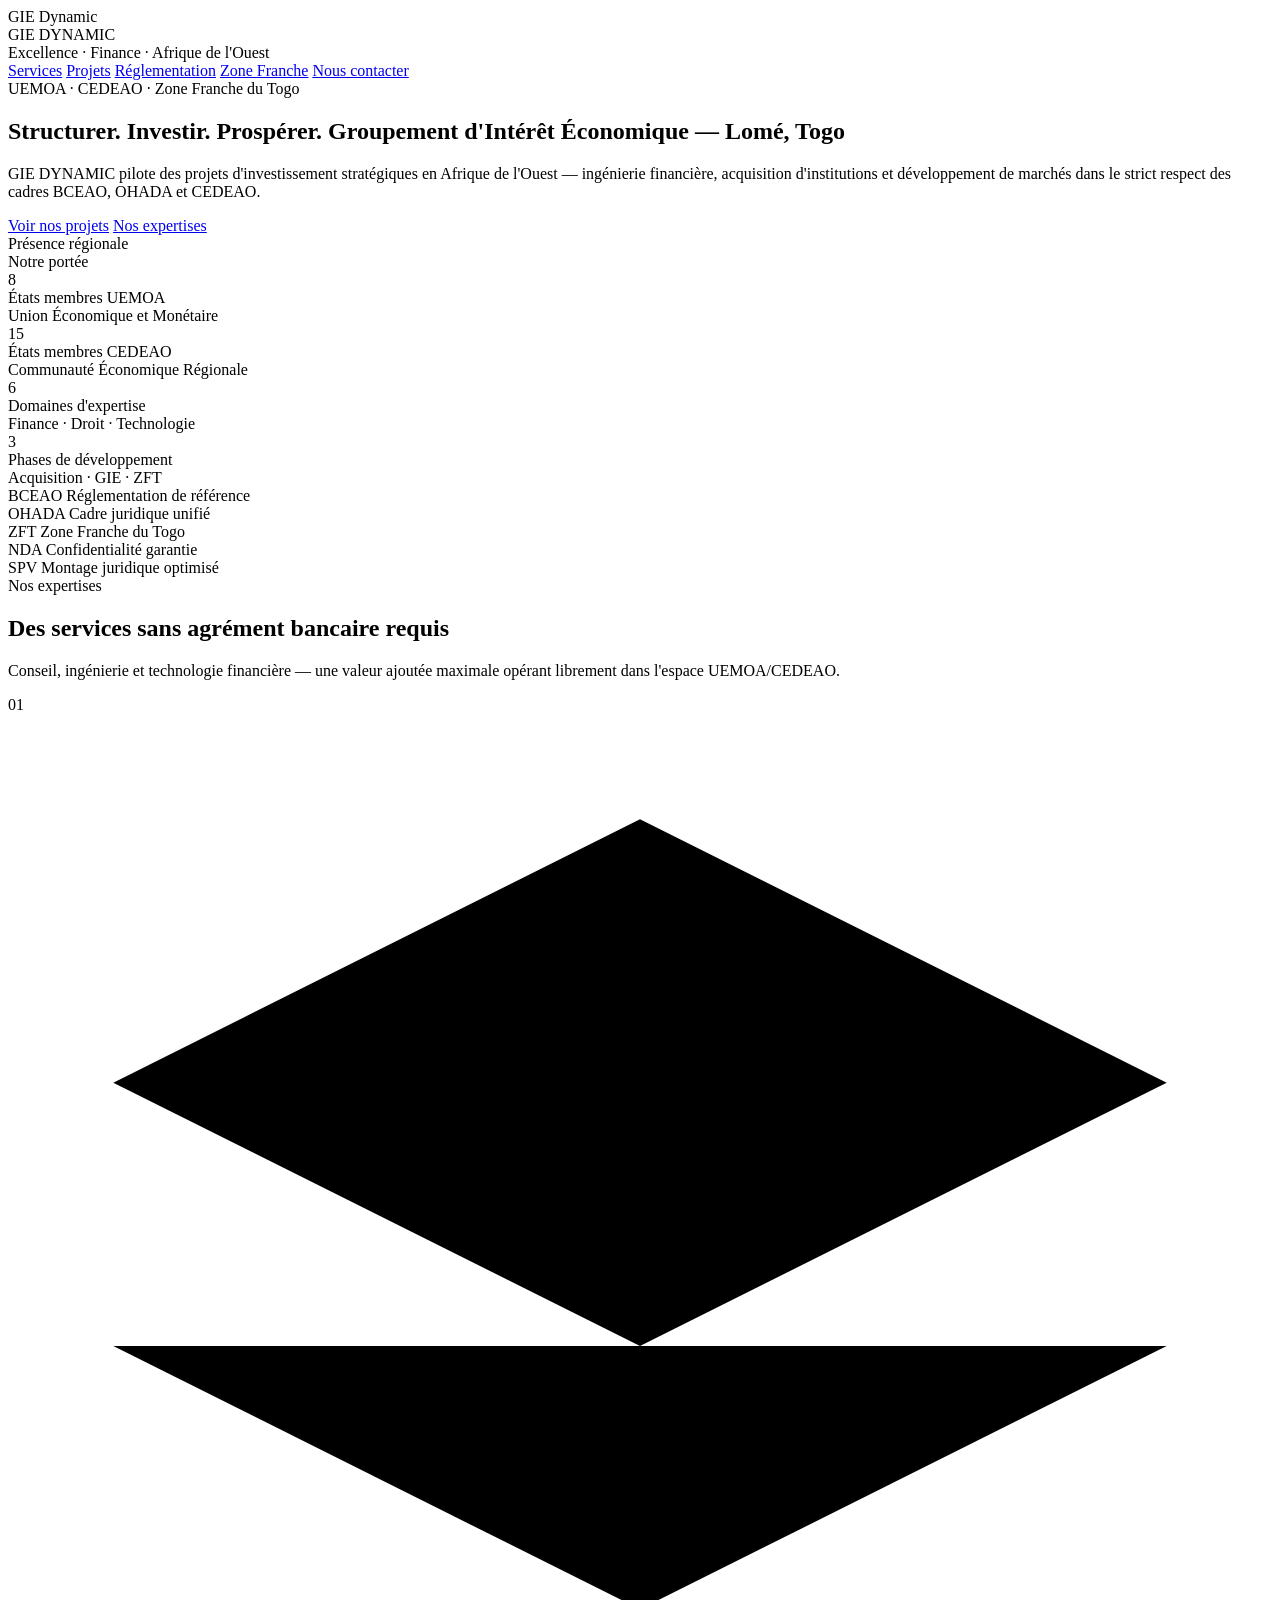
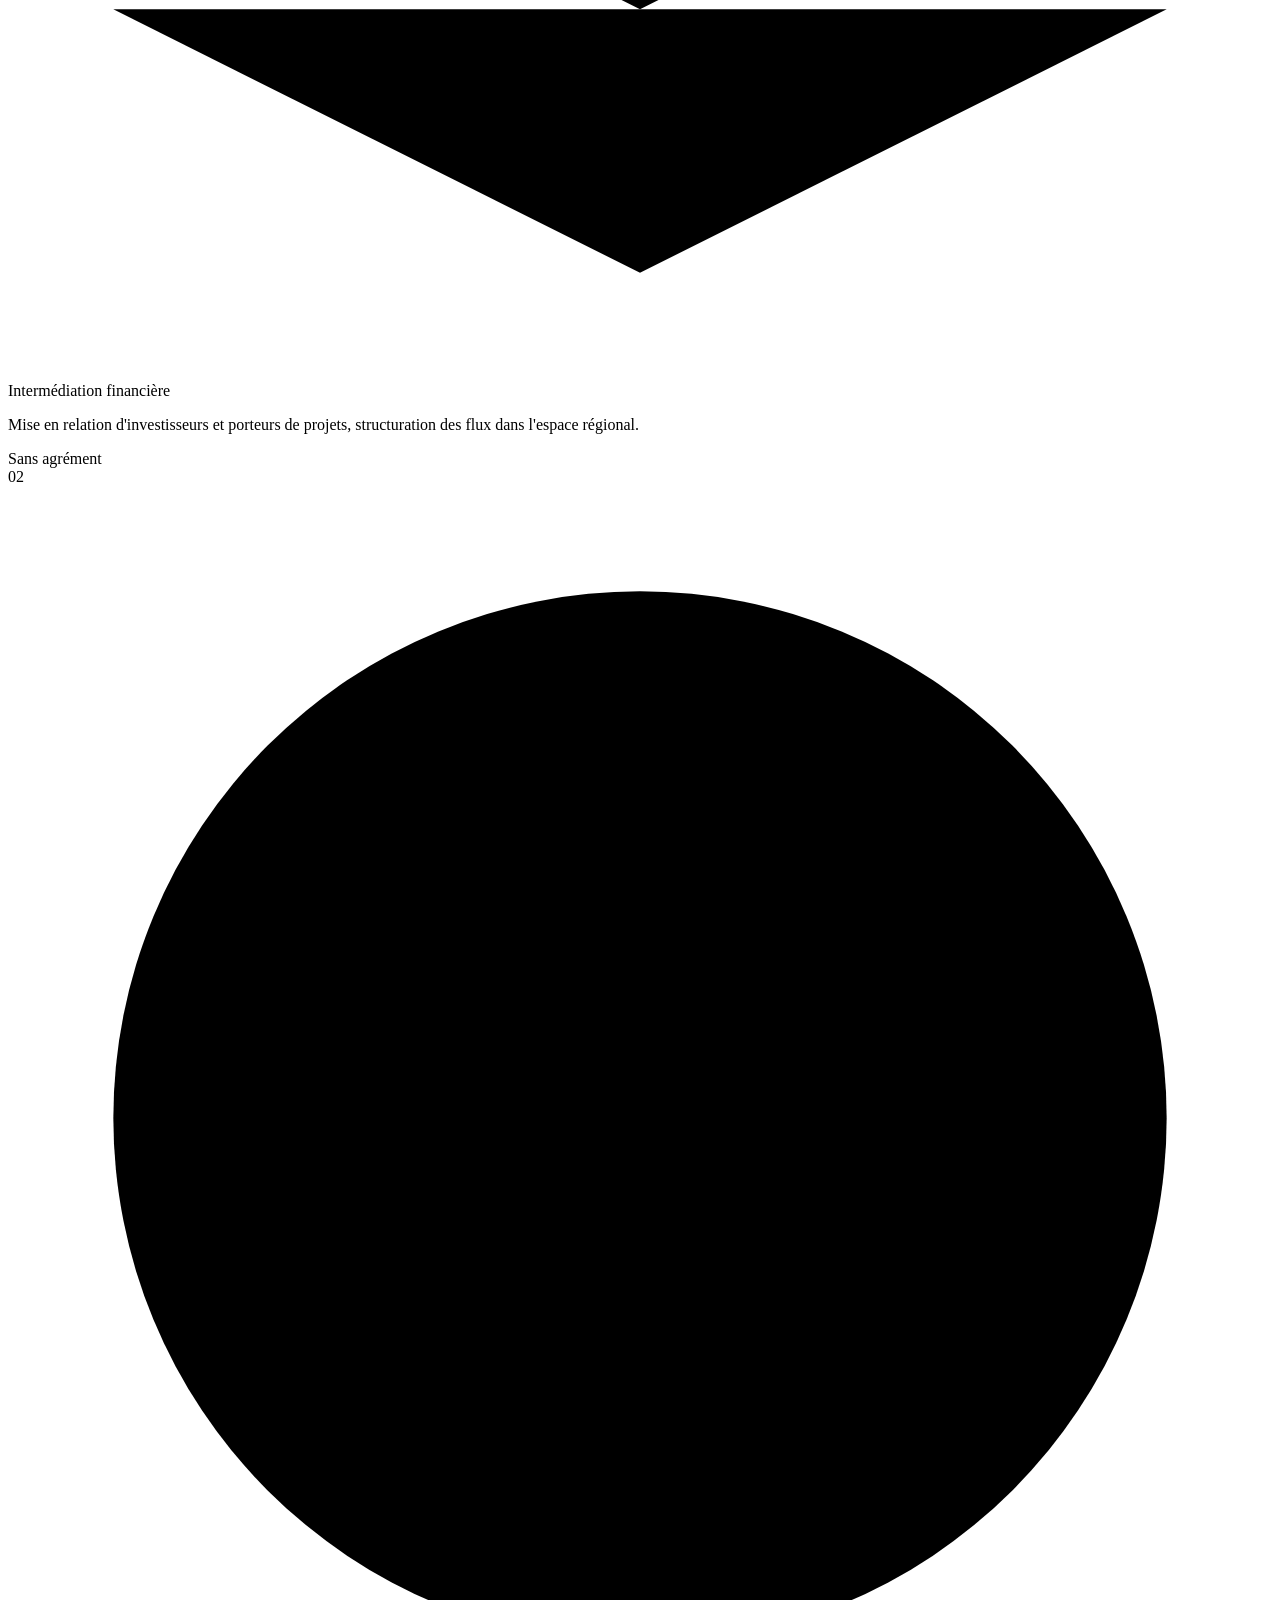
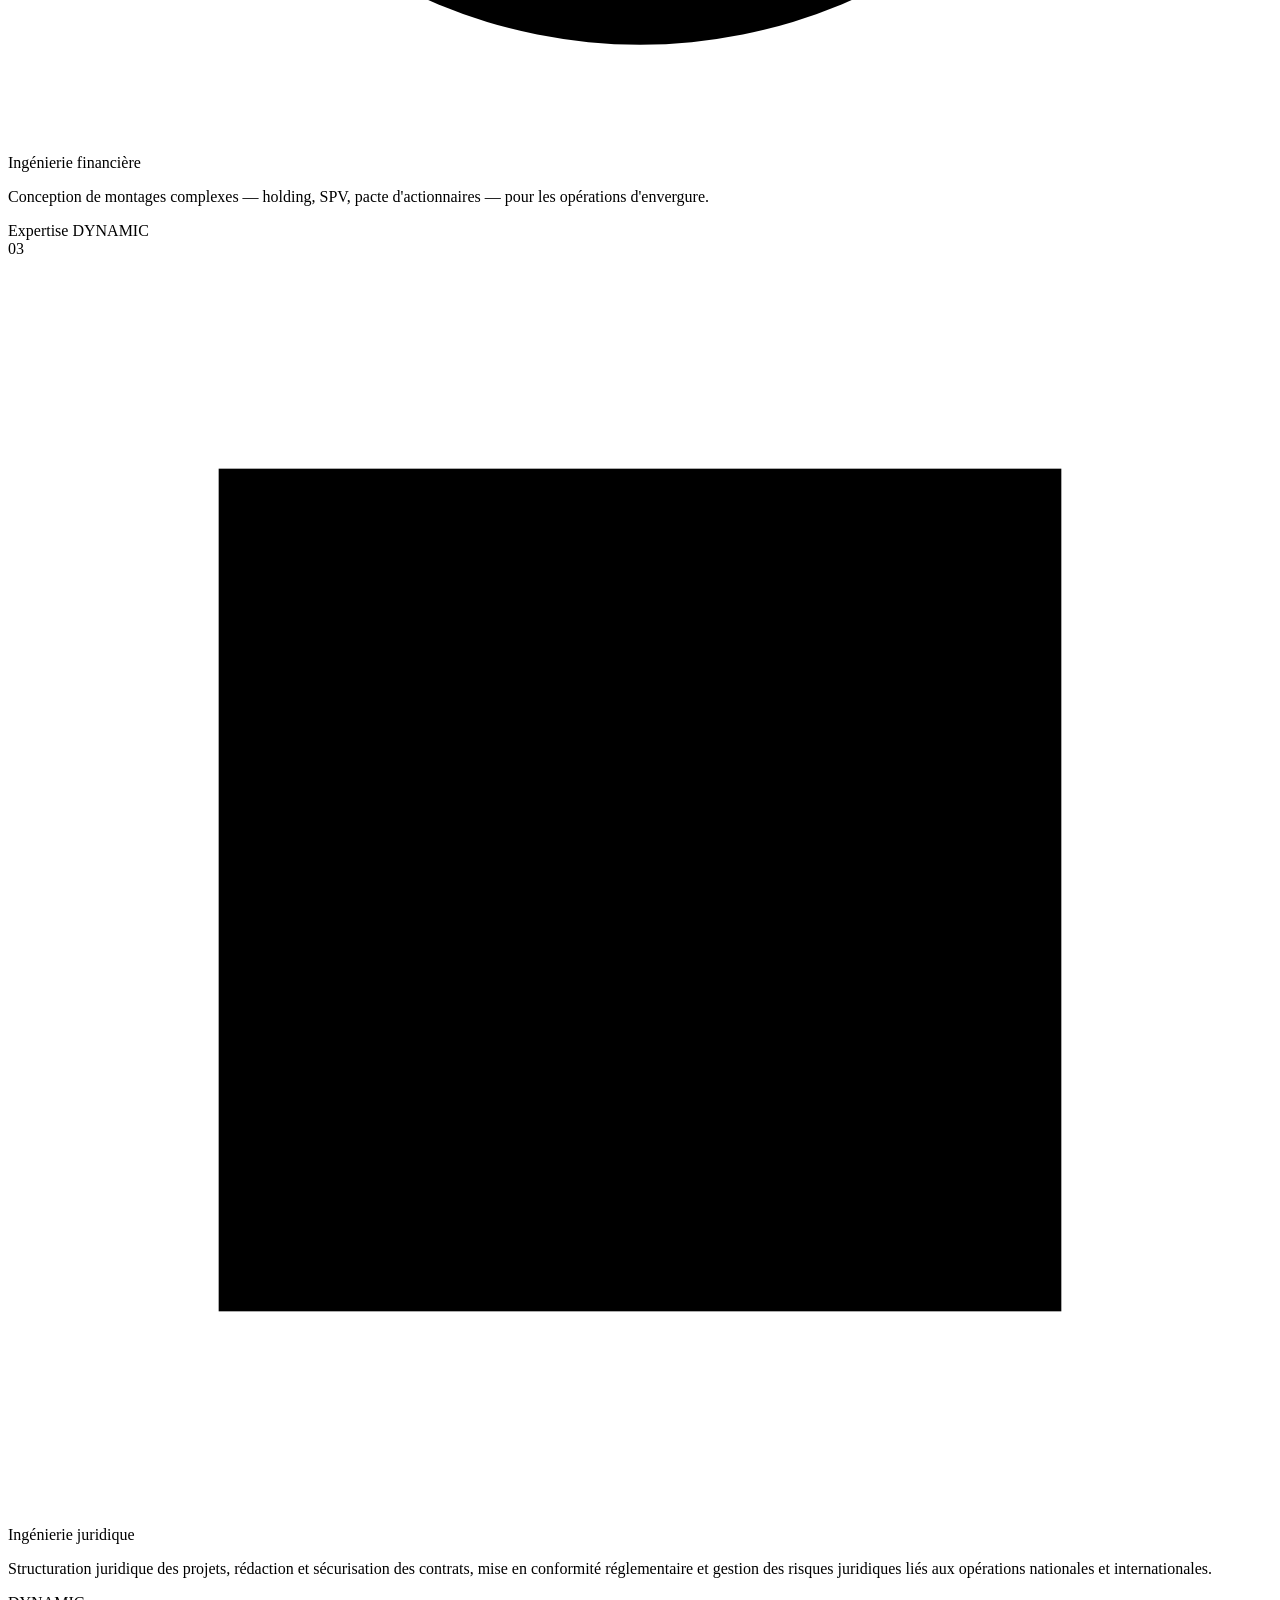
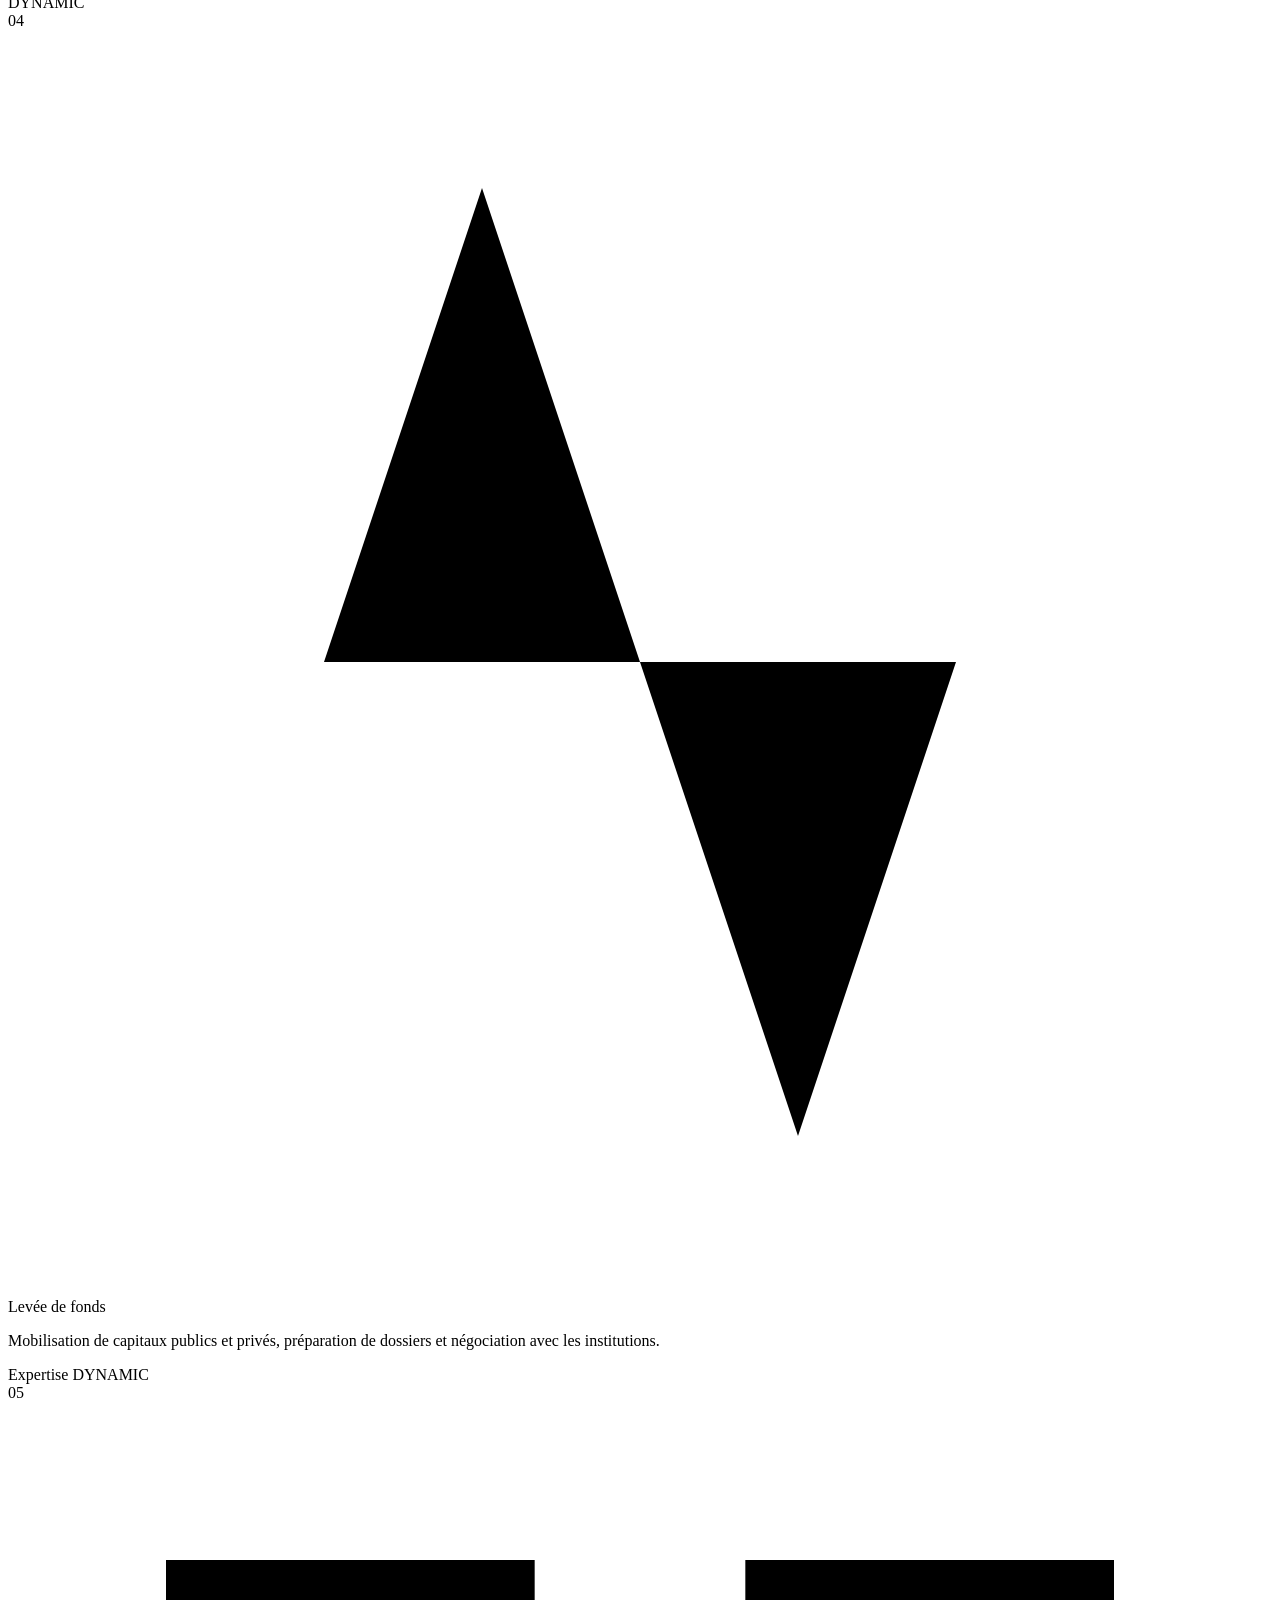
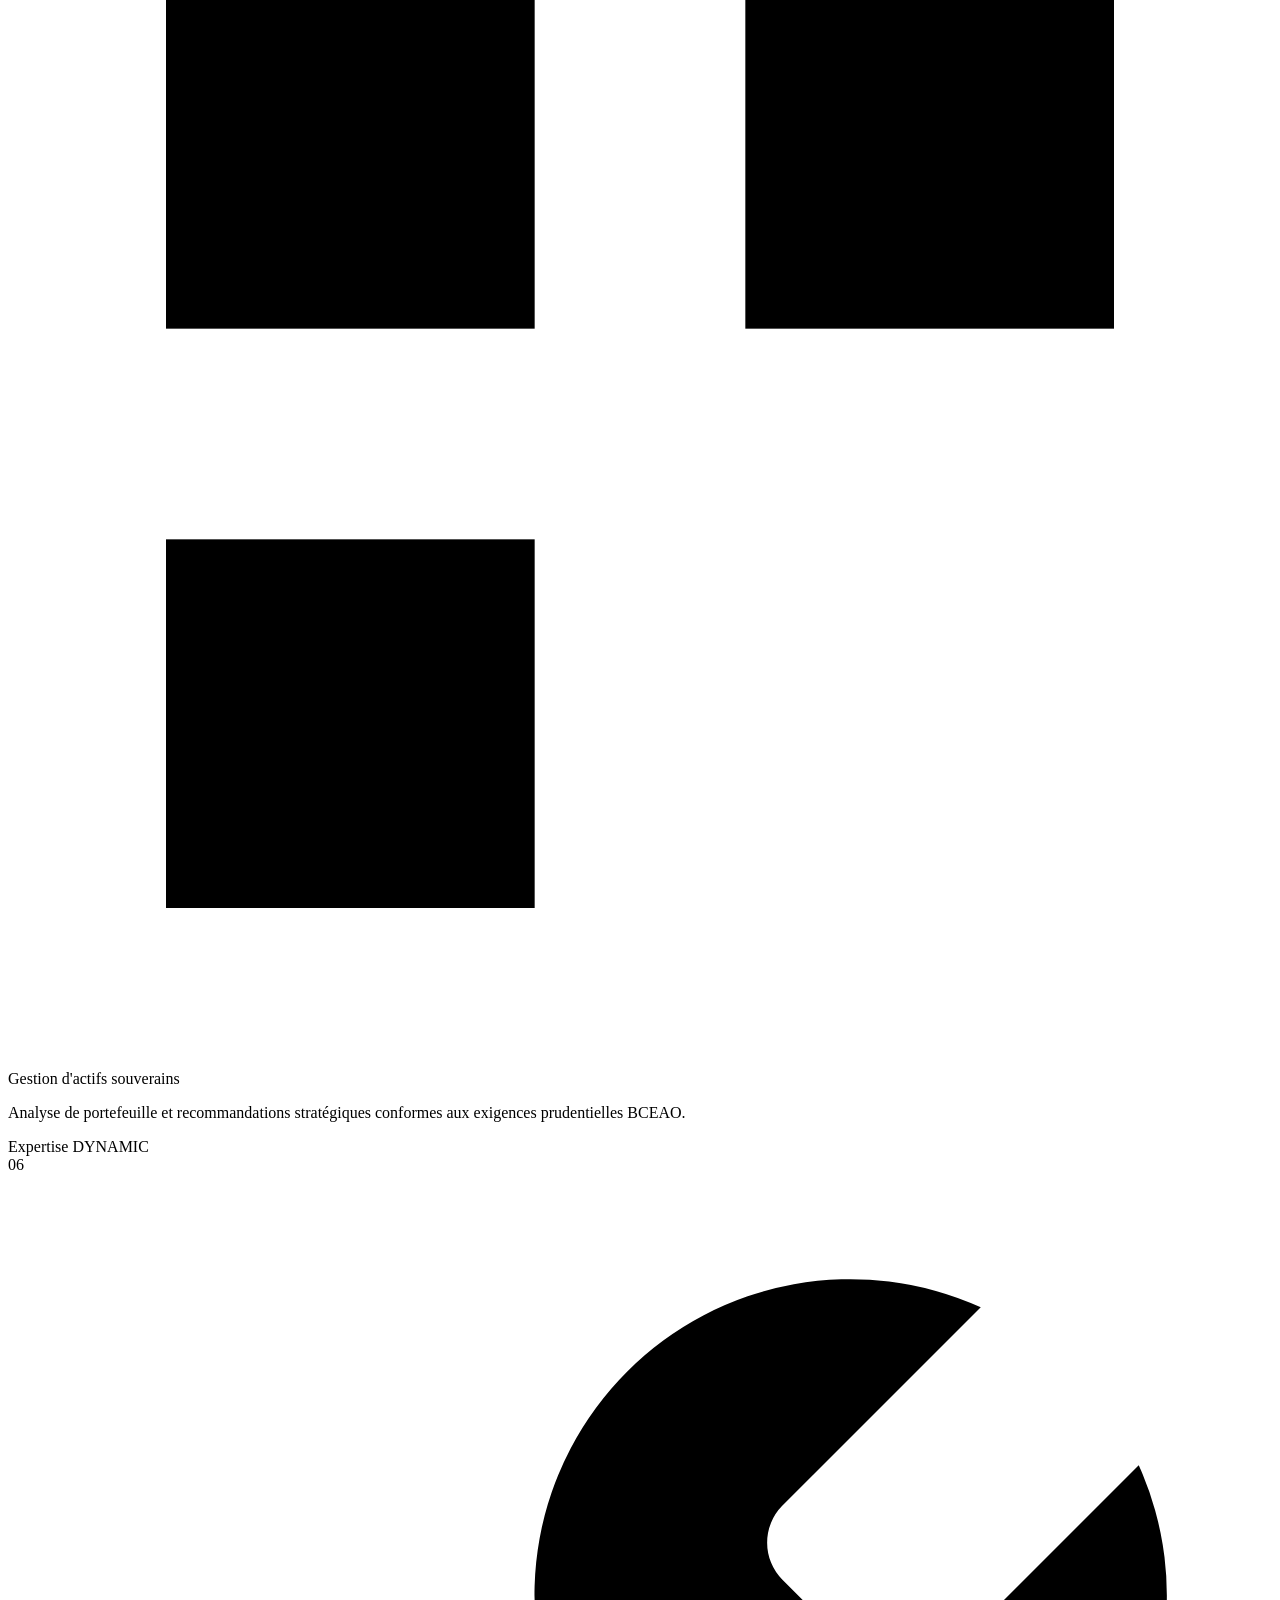
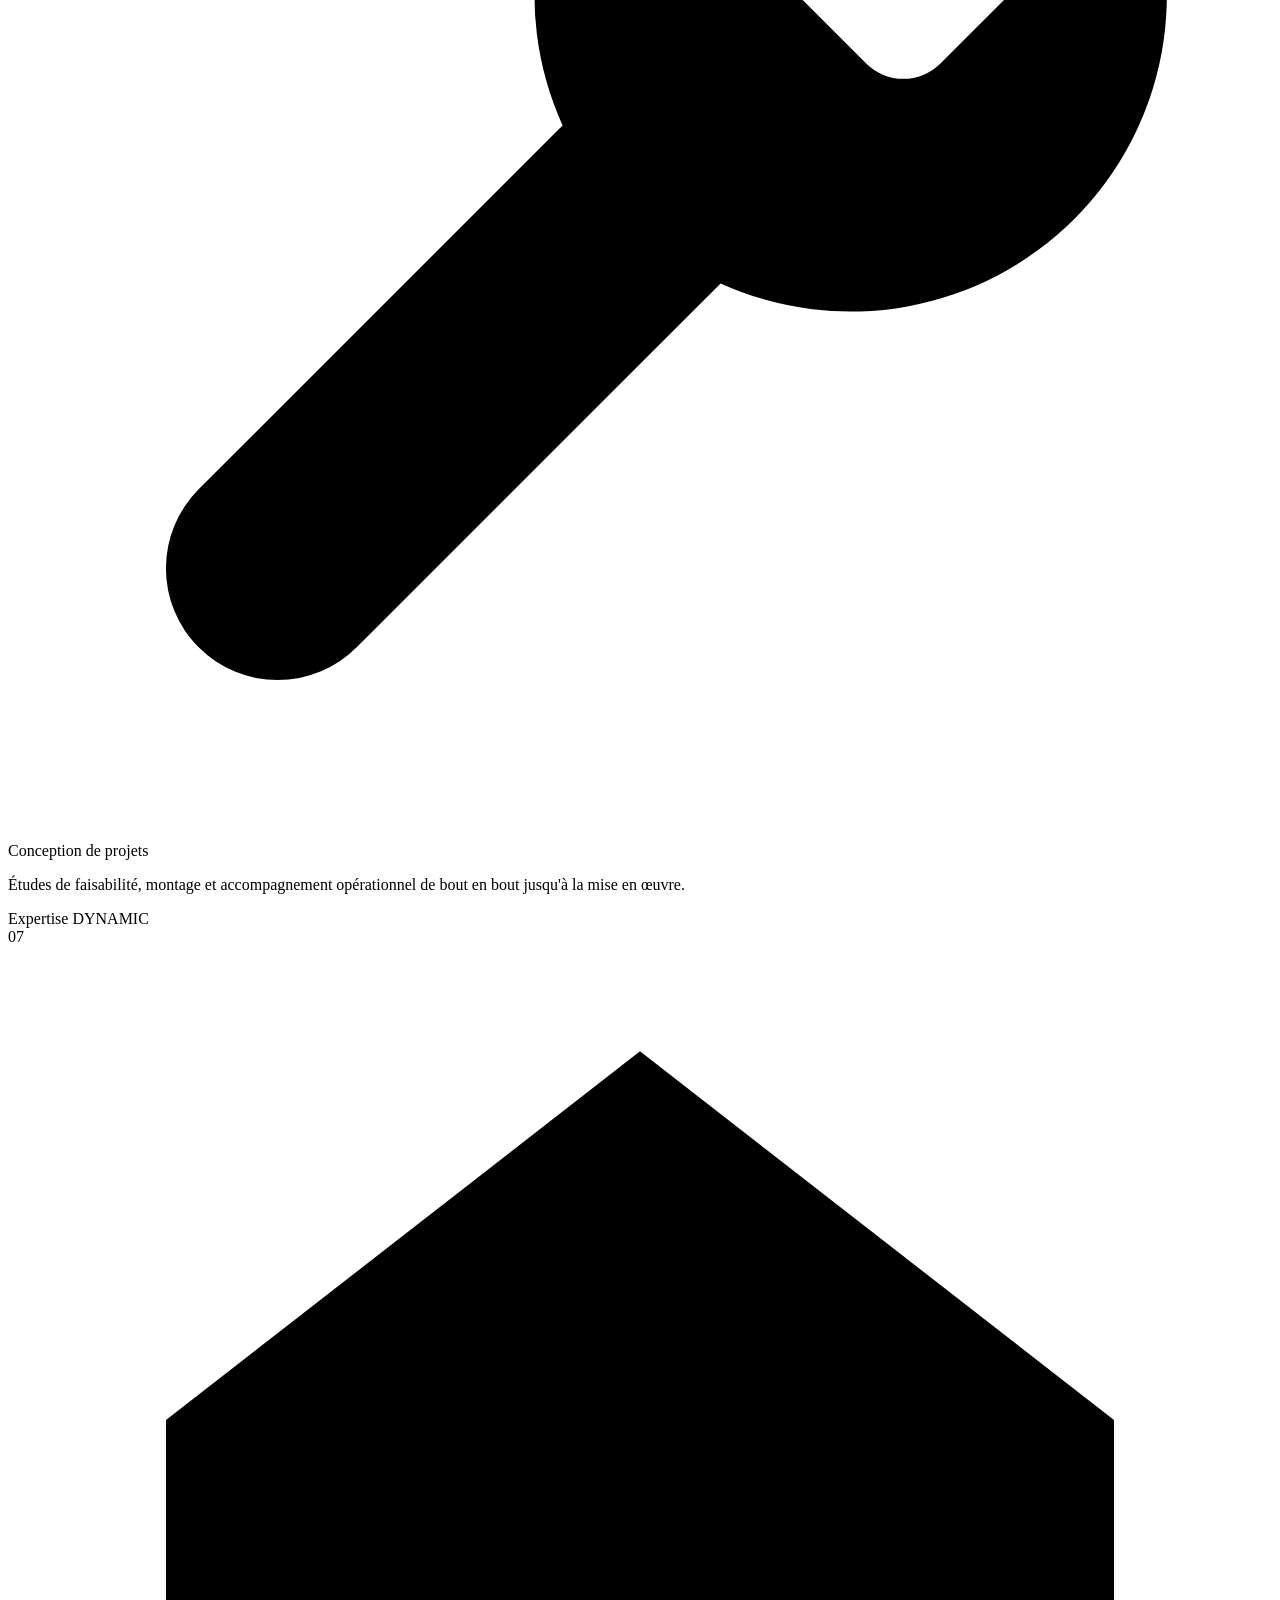
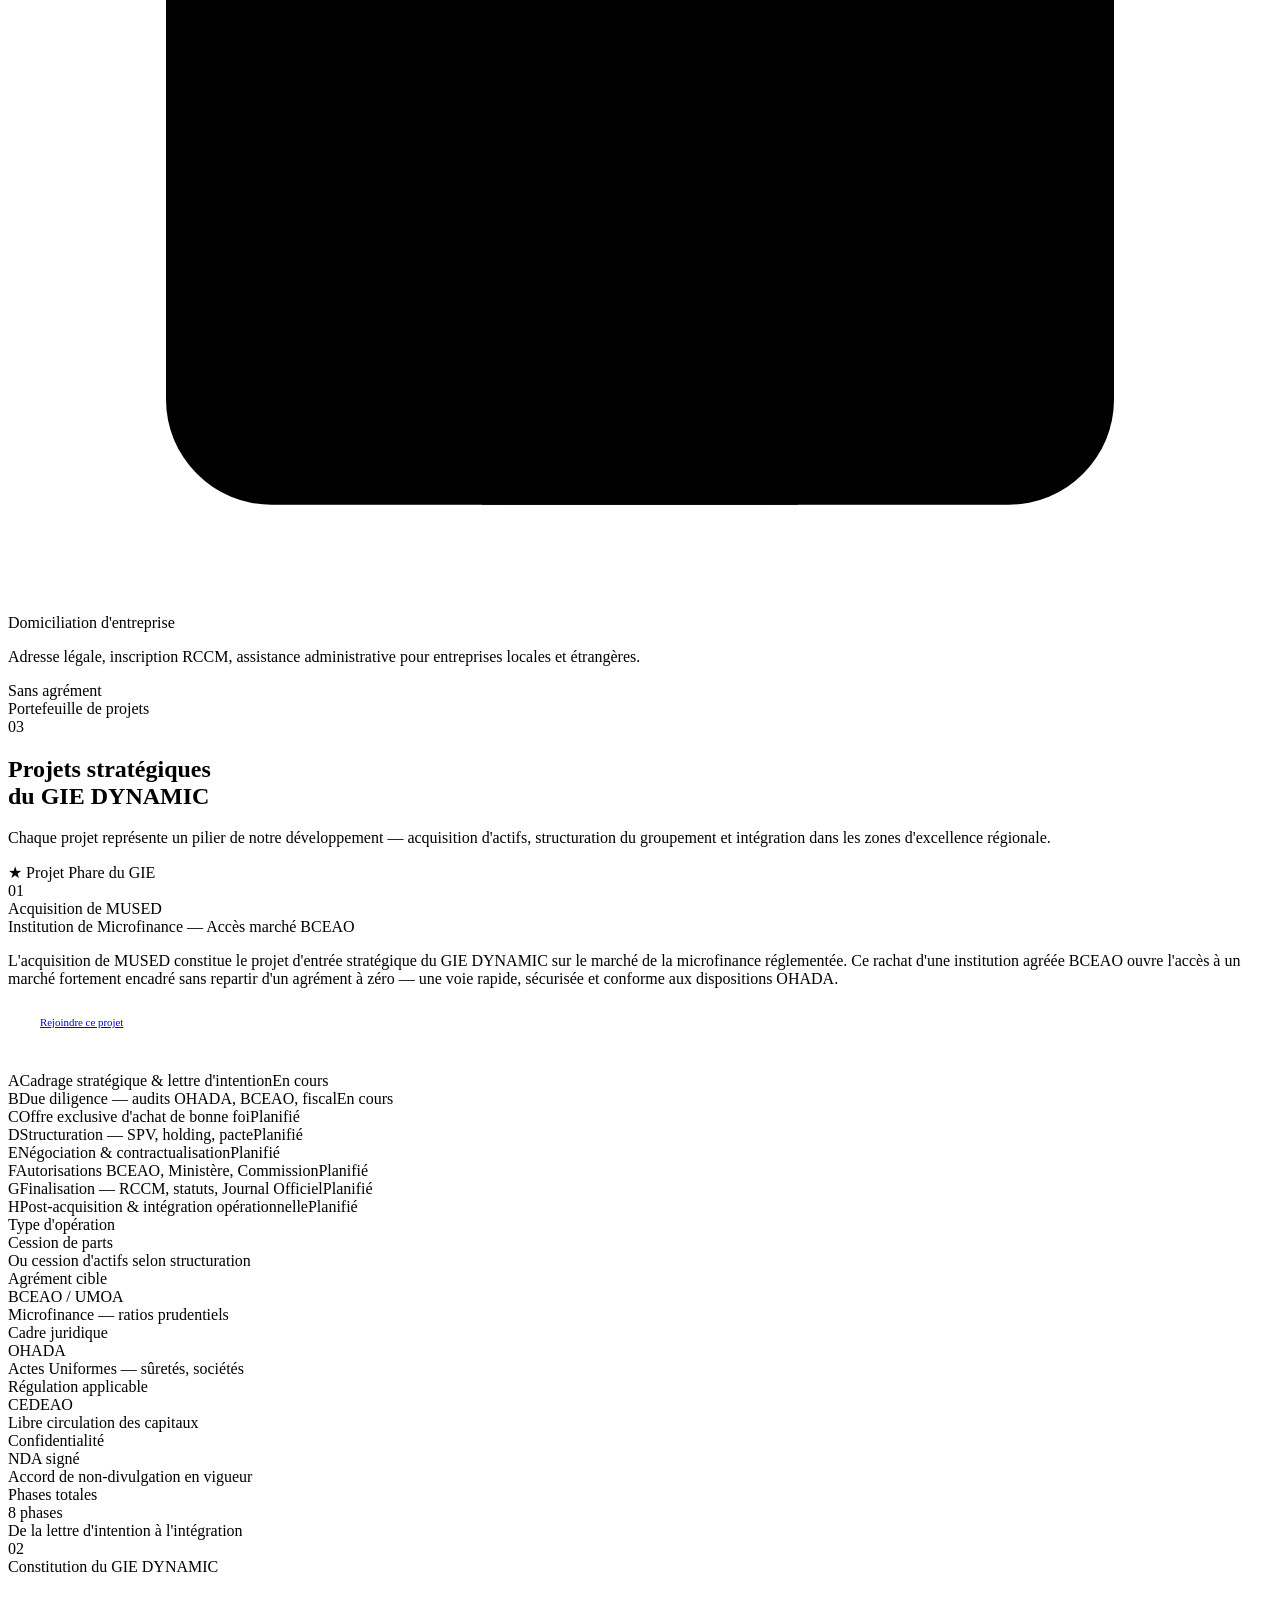
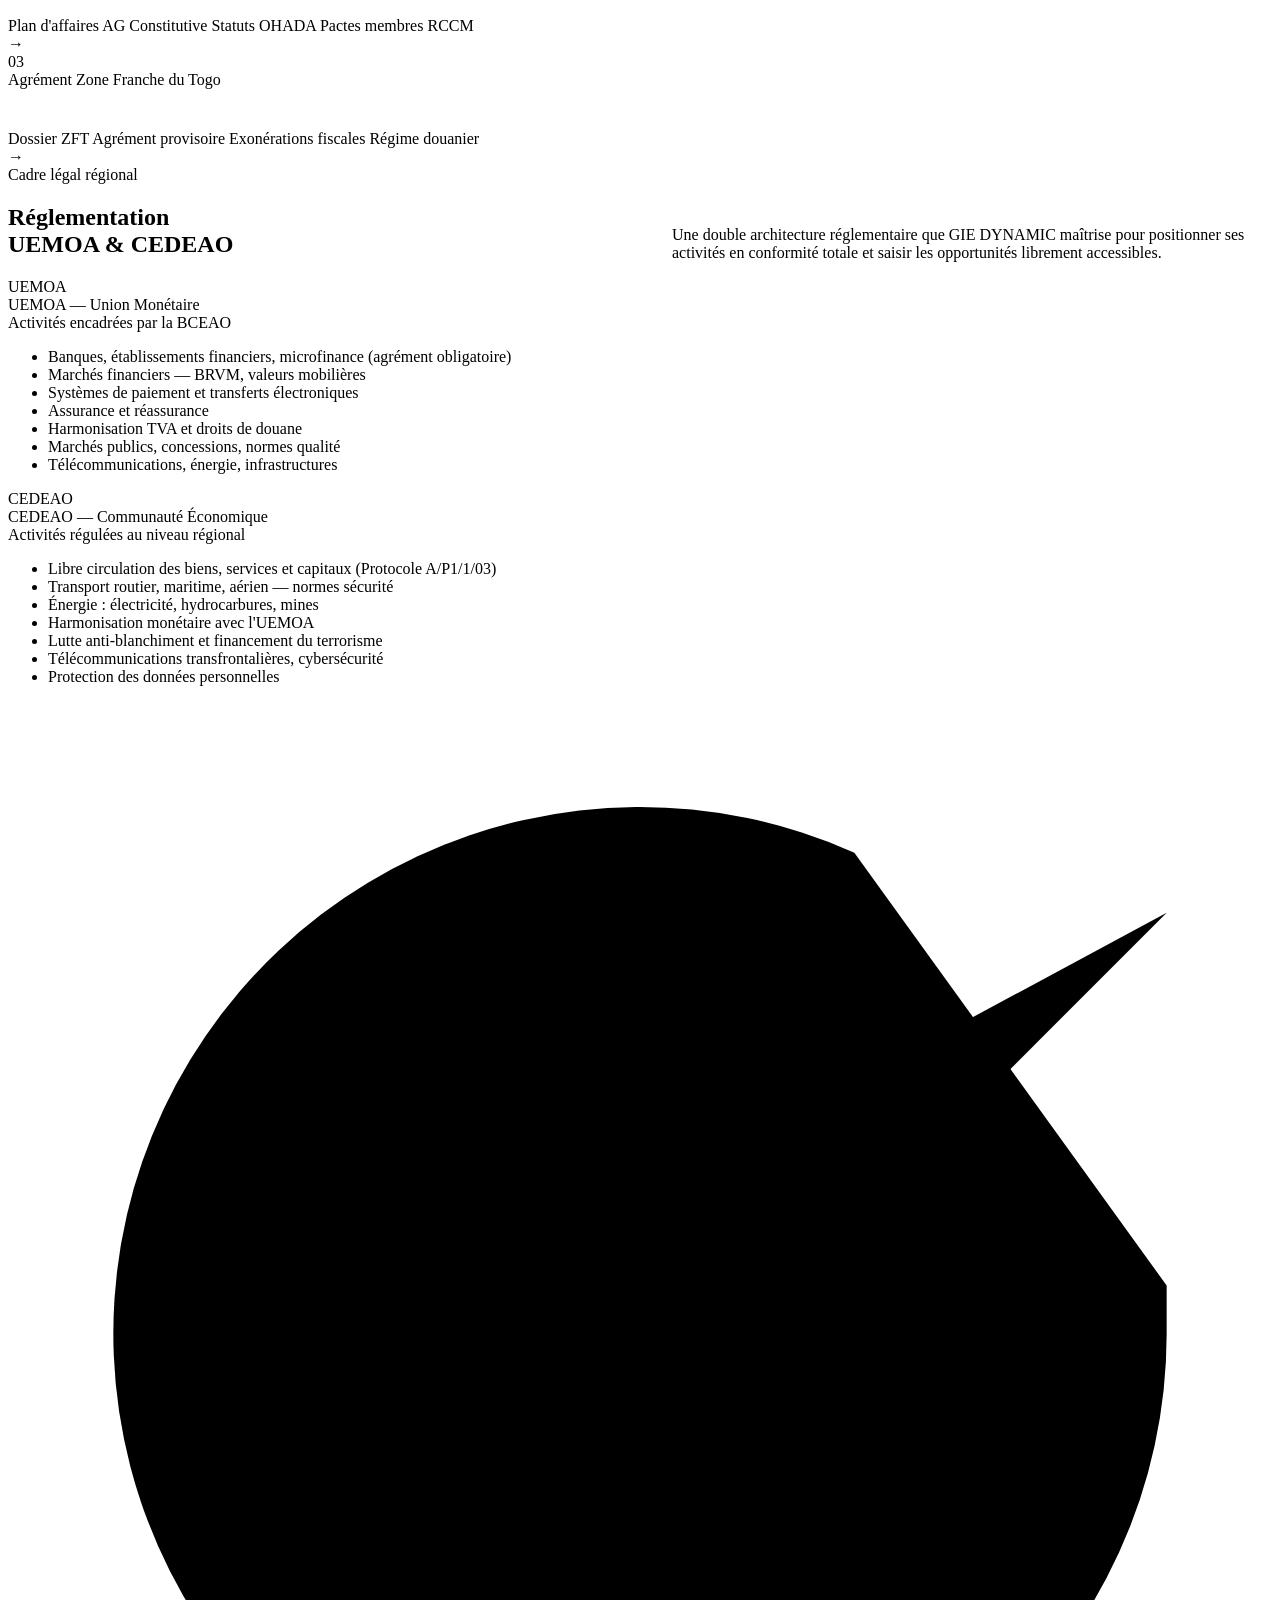
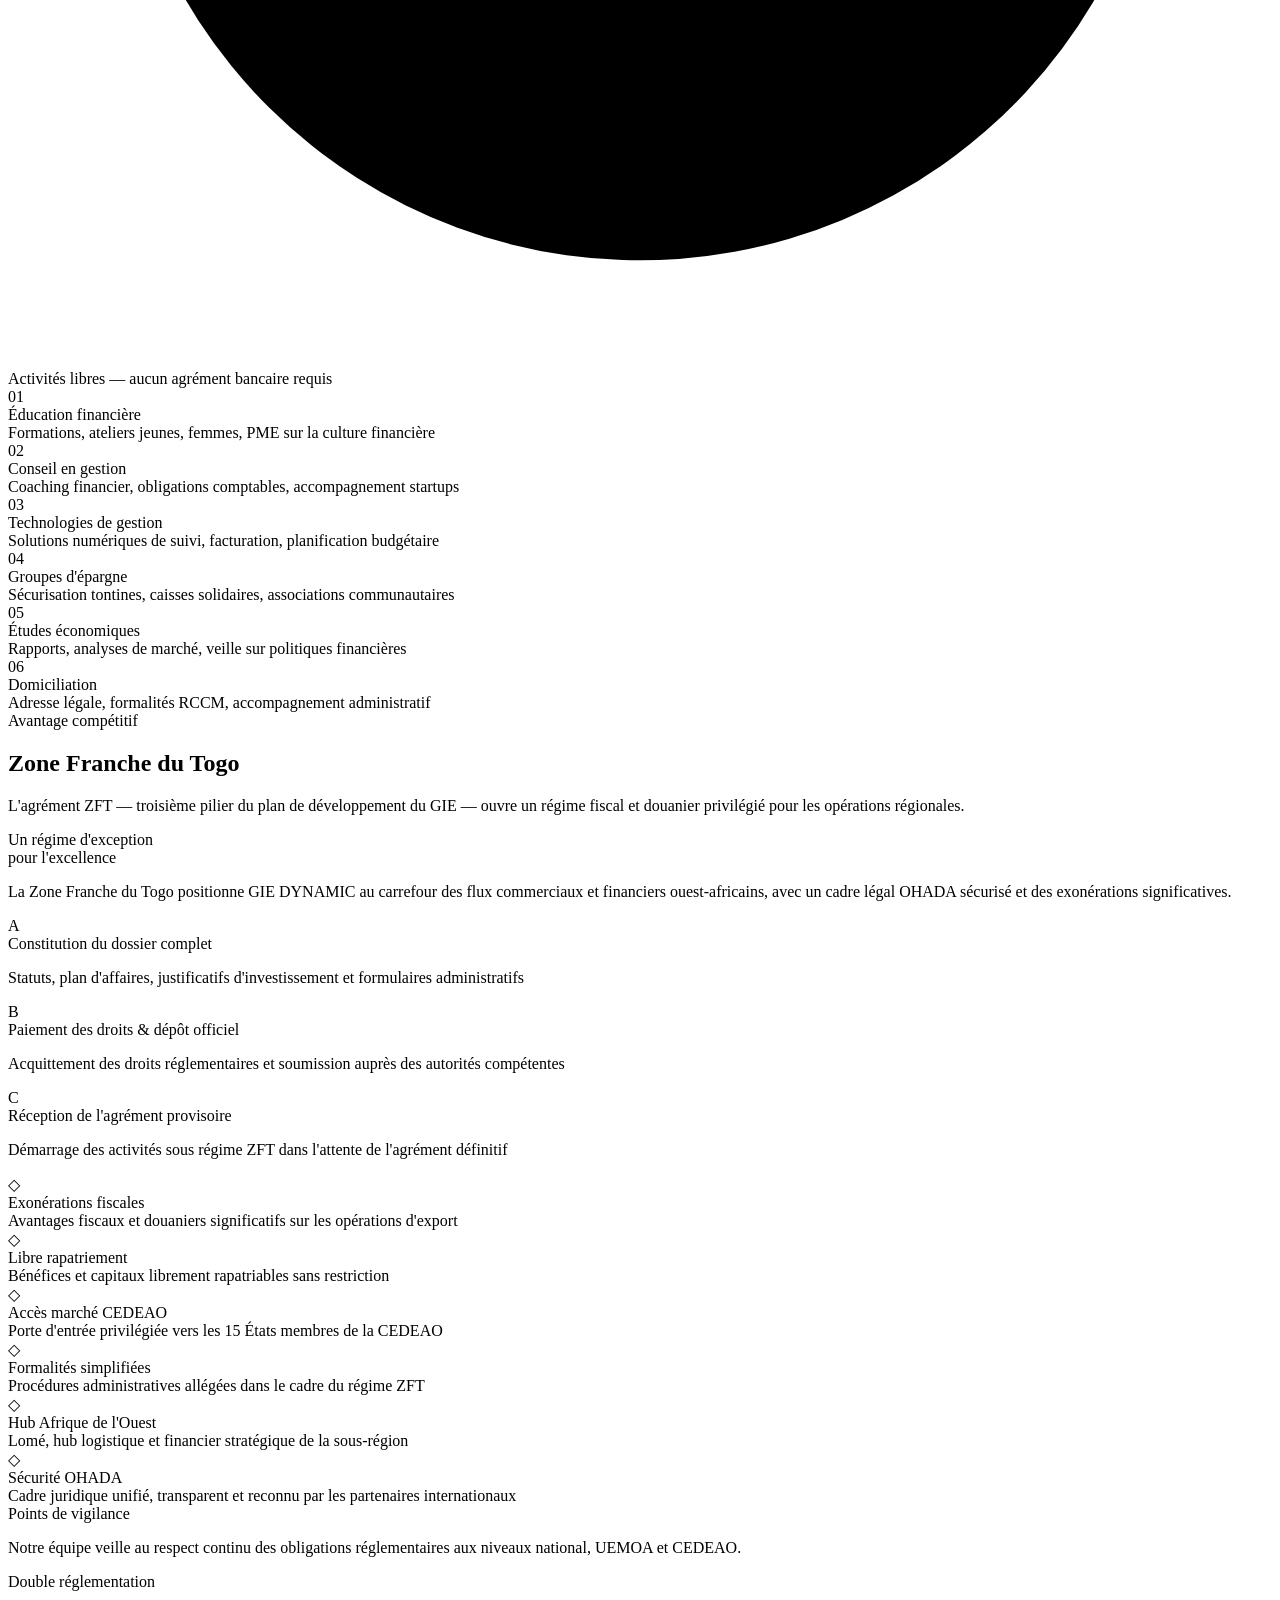
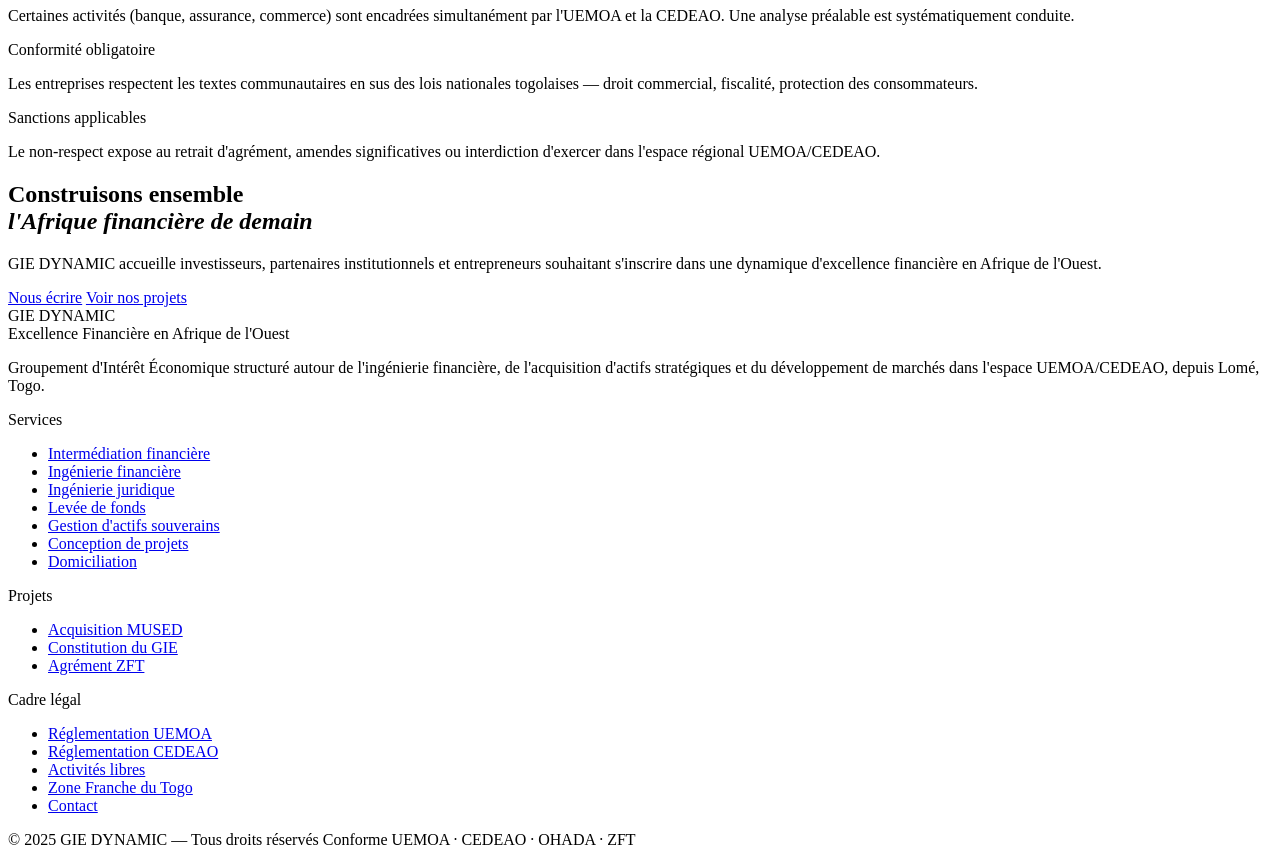
==== gie_dynamic_luxury.html @ 9960ee95 "Add files via upload" ====
<!DOCTYPE html>
<html lang="fr">

  <head>
    <meta charset="UTF-8">
    <meta name="viewport" content="width=device-width, initial-scale=1.0">
    <title>GIE DYNAMIC — Excellence Financière en Afrique de l'Ouest</title>
    <link rel="stylesheet" href="assets/css/style.css">
    <link
      href="https://fonts.googleapis.com/css2?family=Playfair+Display:ital,wght@0,400;0,500;0,700;1,400&family=Montserrat:wght@200;300;400;500;600&family=Amiri:wght@400;700&display=swap"
      rel="stylesheet">

  </head>

  <body>

    <!-- LOADER -->
    <div id="loader">
      <div class="loader-emblem">
        <div class="loader-inner">
          <div class="loader-dot"></div>
        </div>
      </div>
      <div class="loader-text">GIE Dynamic</div>
    </div>

    <!-- NAV -->
    <nav id="main-nav">
      <div class="nav-brand">
        <div class="nav-brand-main">GIE DYNAMIC</div>
        <div class="nav-brand-sub">Excellence · Finance · Afrique de l'Ouest</div>
      </div>
      <div class="nav-menu">
        <a href="#services">Services</a>
        <a href="#projets">Projets</a>
        <a href="#regulation">Réglementation</a>
        <a href="#zft">Zone Franche</a>
        <a href="#contact" class="nav-cta">Nous contacter</a>
      </div>
    </nav>

    <!-- ════════════════════════════════════════
  HERO
════════════════════════════════════════ -->
    <section class="hero" id="accueil">
      <div class="hero-bg">
        <div class="geo-bg"></div>
        <div class="hero-gradient"></div>
      </div>
      <div class="hero-divider"></div>

      <div class="hero-left">
        <div class="hero-eyebrow">
          <div class="eyebrow-line"></div>
          <span class="eyebrow-text">UEMOA · CEDEAO · Zone Franche du Togo</span>
        </div>
        <h1 class="hero-title">
          Structurer.
          <span class="gold-line">Investir.</span>
          Prospérer.
          <span class="thin-line">Groupement d'Intérêt Économique — Lomé, Togo</span>
        </h1>
        <p class="hero-desc">
          GIE DYNAMIC pilote des projets d'investissement stratégiques en Afrique de l'Ouest — ingénierie financière,
          acquisition d'institutions et développement de marchés dans le strict respect des cadres BCEAO, OHADA et
          CEDEAO.
        </p>
        <div class="hero-btns">
          <a href="#projets" class="btn-gold">Voir nos projets</a>
          <a href="#services" class="btn-ghost">Nos expertises</a>
        </div>
      </div>

      <div class="hero-right">
        <div class="hero-pillar reveal-right">
          <div class="pillar-header">
            <div class="pillar-header-tag">Présence régionale</div>
            <div class="pillar-header-title">Notre portée</div>
          </div>
          <div class="pillar-stat">
            <div class="stat-num">8</div>
            <div class="stat-info">
              <div class="stat-label">États membres UEMOA</div>
              <div class="stat-sub">Union Économique et Monétaire</div>
            </div>
          </div>
          <div class="pillar-stat">
            <div class="stat-num">15</div>
            <div class="stat-info">
              <div class="stat-label">États membres CEDEAO</div>
              <div class="stat-sub">Communauté Économique Régionale</div>
            </div>
          </div>
          <div class="pillar-stat">
            <div class="stat-num">6</div>
            <div class="stat-info">
              <div class="stat-label">Domaines d'expertise</div>
              <div class="stat-sub">Finance · Droit · Technologie</div>
            </div>
          </div>
          <div class="pillar-stat">
            <div class="stat-num">3</div>
            <div class="stat-info">
              <div class="stat-label">Phases de développement</div>
              <div class="stat-sub">Acquisition · GIE · ZFT</div>
            </div>
          </div>
        </div>
      </div>
    </section>

    <!-- STRIP CHIFFRES -->
    <div class="about-strip">
      <div class="about-strip-inner">
        <div class="about-pillar reveal d1">
          <span class="about-pillar-num">BCEAO</span>
          <span class="about-pillar-label">Réglementation de référence</span>
        </div>
        <div class="about-pillar-divider"></div>
        <div class="about-pillar reveal d2">
          <span class="about-pillar-num">OHADA</span>
          <span class="about-pillar-label">Cadre juridique unifié</span>
        </div>
        <div class="about-pillar-divider"></div>
        <div class="about-pillar reveal d3">
          <span class="about-pillar-num">ZFT</span>
          <span class="about-pillar-label">Zone Franche du Togo</span>
        </div>
        <div class="about-pillar-divider"></div>
        <div class="about-pillar reveal d4">
          <span class="about-pillar-num">NDA</span>
          <span class="about-pillar-label">Confidentialité garantie</span>
        </div>
        <div class="about-pillar-divider"></div>
        <div class="about-pillar reveal d5">
          <span class="about-pillar-num">SPV</span>
          <span class="about-pillar-label">Montage juridique optimisé</span>
        </div>
      </div>
    </div>

    <!-- ════════════════════════════════════════
  SERVICES
════════════════════════════════════════ -->
    <section class="section section-dark" id="services">
      <div class="geo-bg"></div>
      <div class="services-layout">
        <div class="services-intro">
          <div class="s-eyebrow reveal">
            <div class="s-eyebrow-line"></div>
            <span class="s-eyebrow-text">Nos expertises</span>
          </div>
          <h2 class="s-title reveal d1">Des services sans agrément bancaire requis</h2>
          <p class="s-subtitle reveal d2">Conseil, ingénierie et technologie financière — une valeur ajoutée maximale
            opérant librement dans l'espace UEMOA/CEDEAO.</p>
        </div>
        <div class="services-grid-right reveal-right">
          <div class="svc-card">
            <div class="svc-num">01</div>
            <div class="svc-icon"><svg viewBox="0 0 24 24">
                <path d="M12 2L2 7l10 5 10-5-10-5z" />
                <path d="M2 17l10 5 10-5" />
                <path d="M2 12l10 5 10-5" />
              </svg></div>
            <div class="svc-title">Intermédiation financière</div>
            <p class="svc-desc">Mise en relation d'investisseurs et porteurs de projets, structuration des flux dans
              l'espace régional.</p>
            <span class="svc-tag">Sans agrément</span>
          </div>
          <div class="svc-card">
            <div class="svc-num">02</div>
            <div class="svc-icon"><svg viewBox="0 0 24 24">
                <circle cx="12" cy="12" r="10" />
                <path d="M12 6v6l4 2" />
              </svg></div>
            <div class="svc-title">Ingénierie financière</div>
            <p class="svc-desc">Conception de montages complexes — holding, SPV, pacte d'actionnaires — pour les
              opérations d'envergure.</p>
            <span class="svc-tag">Expertise DYNAMIC</span>
          </div>
          <div class="svc-card">
            <div class="svc-num">03</div>
            <div class="svc-icon"><svg viewBox="0 0 24 24">
                <rect x="4" y="4" width="16" height="16" />
                <path d="M8 12h8M8 8h8M8 16h5" />
              </svg></div>
            <div class="svc-title">Ingénierie juridique</div>
            <p class="svc-desc">
              Structuration juridique des projets, rédaction et sécurisation des contrats,
              mise en conformité réglementaire et gestion des risques juridiques liés aux
              opérations nationales et internationales.</p>
            <span class="svc-tag">DYNAMIC</span>
          </div>
          <div class="svc-card">
            <div class="svc-num">04</div>
            <div class="svc-icon"><svg viewBox="0 0 24 24">
                <path d="M22 12h-4l-3 9L9 3l-3 9H2" />
              </svg></div>
            <div class="svc-title">Levée de fonds</div>
            <p class="svc-desc">Mobilisation de capitaux publics et privés, préparation de dossiers et négociation avec
              les institutions.</p>
            <span class="svc-tag">Expertise DYNAMIC</span>
          </div>
          <div class="svc-card">
            <div class="svc-num">05</div>
            <div class="svc-icon"><svg viewBox="0 0 24 24">
                <rect x="3" y="3" width="7" height="7" />
                <rect x="14" y="3" width="7" height="7" />
                <rect x="3" y="14" width="7" height="7" />
                <path d="M14 17h7M17 14v7" />
              </svg></div>
            <div class="svc-title">Gestion d'actifs souverains</div>
            <p class="svc-desc">Analyse de portefeuille et recommandations stratégiques conformes aux exigences
              prudentielles BCEAO.</p>
            <span class="svc-tag">Expertise DYNAMIC</span>
          </div>
          <div class="svc-card">
            <div class="svc-num">06</div>
            <div class="svc-icon"><svg viewBox="0 0 24 24">
                <path
                  d="M14.7 6.3a1 1 0 0 0 0 1.4l1.6 1.6a1 1 0 0 0 1.4 0l3.77-3.77a6 6 0 0 1-7.94 7.94l-6.91 6.91a2.12 2.12 0 0 1-3-3l6.91-6.91a6 6 0 0 1 7.94-7.94l-3.76 3.76z" />
              </svg></div>
            <div class="svc-title">Conception de projets</div>
            <p class="svc-desc">Études de faisabilité, montage et accompagnement opérationnel de bout en bout jusqu'à la
              mise en œuvre.</p>
            <span class="svc-tag">Expertise DYNAMIC</span>
          </div>
          <div class="svc-card">
            <div class="svc-num">07</div>
            <div class="svc-icon"><svg viewBox="0 0 24 24">
                <path d="M3 9l9-7 9 7v11a2 2 0 0 1-2 2H5a2 2 0 0 1-2-2z" />
                <polyline points="9 22 9 12 15 12 15 22" />
              </svg></div>
            <div class="svc-title">Domiciliation d'entreprise</div>
            <p class="svc-desc">Adresse légale, inscription RCCM, assistance administrative pour entreprises locales et
              étrangères.</p>
            <span class="svc-tag">Sans agrément</span>
          </div>
        </div>
      </div>
    </section>

    <!-- ════════════════════════════════════════
  PROJETS DU GIE
════════════════════════════════════════ -->
    <section class="section section-darker" id="projets">
      <div class="geo-bg"></div>
      <div class="s-eyebrow reveal">
        <div class="s-eyebrow-line"></div>
        <span class="s-eyebrow-text">Portefeuille de projets</span>
      </div>

      <div class="projects-header">
        <div>
          <div class="project-count reveal">03</div>
          <h2 class="s-title reveal d1">Projets stratégiques<br>du GIE DYNAMIC</h2>
        </div>
        <p class="s-subtitle reveal d2">Chaque projet représente un pilier de notre développement — acquisition
          d'actifs, structuration du groupement et intégration dans les zones d'excellence régionale.</p>
      </div>

      <div class="projects-list">

        <!-- ★ PROJET VEDETTE : ACQUISITION MUSED -->
        <div class="proj-card featured reveal">
          <div class="proj-featured-header">
            <span class="proj-featured-badge">★ Projet Phare du GIE</span>
            <div class="proj-featured-num">01</div>
          </div>
          <div class="proj-featured-body">
            <div>
              <div class="proj-featured-title">Acquisition de MUSED</div>
              <div class="proj-featured-sub">Institution de Microfinance — Accès marché BCEAO</div>
              <p class="proj-featured-desc">
                L'acquisition de MUSED constitue le projet d'entrée stratégique du GIE DYNAMIC sur le marché de la
                microfinance réglementée. Ce rachat d'une institution agréée BCEAO ouvre l'accès à un marché fortement
                encadré sans repartir d'un agrément à zéro — une voie rapide, sécurisée et conforme aux dispositions
                OHADA.
              </p>
              <a href="#contact" class="btn-gold"
                style="display:inline-block; font-size:0.68rem; padding:0.75rem 2rem;">Rejoindre ce projet</a>

              <div class="proj-featured-phases" style="margin-top:2rem;">
                <div class="phase-row"><span class="phase-row-num">A</span><span class="phase-row-text">Cadrage
                    stratégique & lettre d'intention</span><span class="phase-row-tag active">En cours</span></div>
                <div class="phase-row"><span class="phase-row-num">B</span><span class="phase-row-text">Due diligence —
                    audits OHADA, BCEAO, fiscal</span><span class="phase-row-tag active">En cours</span></div>
                <div class="phase-row"><span class="phase-row-num">C</span><span class="phase-row-text">Offre exclusive
                    d'achat de bonne foi</span><span class="phase-row-tag pending">Planifié</span></div>
                <div class="phase-row"><span class="phase-row-num">D</span><span class="phase-row-text">Structuration —
                    SPV, holding, pacte</span><span class="phase-row-tag pending">Planifié</span></div>
                <div class="phase-row"><span class="phase-row-num">E</span><span class="phase-row-text">Négociation &
                    contractualisation</span><span class="phase-row-tag pending">Planifié</span></div>
                <div class="phase-row"><span class="phase-row-num">F</span><span class="phase-row-text">Autorisations
                    BCEAO, Ministère, Commission</span><span class="phase-row-tag pending">Planifié</span></div>
                <div class="phase-row"><span class="phase-row-num">G</span><span class="phase-row-text">Finalisation —
                    RCCM, statuts, Journal Officiel</span><span class="phase-row-tag pending">Planifié</span></div>
                <div class="phase-row"><span class="phase-row-num">H</span><span class="phase-row-text">Post-acquisition
                    & intégration opérationnelle</span><span class="phase-row-tag pending">Planifié</span></div>
              </div>
            </div>
            <div class="proj-featured-metrics">
              <div class="metric-box">
                <div class="metric-box-label">Type d'opération</div>
                <div class="metric-box-val">Cession de parts</div>
                <div class="metric-box-sub">Ou cession d'actifs selon structuration</div>
              </div>
              <div class="metric-box">
                <div class="metric-box-label">Agrément cible</div>
                <div class="metric-box-val">BCEAO / UMOA</div>
                <div class="metric-box-sub">Microfinance — ratios prudentiels</div>
              </div>
              <div class="metric-box">
                <div class="metric-box-label">Cadre juridique</div>
                <div class="metric-box-val">OHADA</div>
                <div class="metric-box-sub">Actes Uniformes — sûretés, sociétés</div>
              </div>
              <div class="metric-box">
                <div class="metric-box-label">Régulation applicable</div>
                <div class="metric-box-val">CEDEAO</div>
                <div class="metric-box-sub">Libre circulation des capitaux</div>
              </div>
              <div class="metric-box">
                <div class="metric-box-label">Confidentialité</div>
                <div class="metric-box-val">NDA signé</div>
                <div class="metric-box-sub">Accord de non-divulgation en vigueur</div>
              </div>
              <div class="metric-box">
                <div class="metric-box-label">Phases totales</div>
                <div class="metric-box-val">8 phases</div>
                <div class="metric-box-sub">De la lettre d'intention à l'intégration</div>
              </div>
            </div>
          </div>
        </div>

        <!-- PROJET 02 — CRÉATION DU GIE -->
        <div class="proj-card reveal d1">
          <div class="proj-num">02</div>
          <div class="proj-content">
            <div class="proj-title">Constitution du GIE DYNAMIC</div>
            <p style="font-size:0.8rem; color:rgba(255,255,255,0.45); margin-top:0.4rem; line-height:1.7;">Structuration
              du Groupement d'Intérêt Économique — plan d'affaires, intégration des partenaires, assemblée générale
              constitutive, souscription des apports et formalités légales.</p>
            <div class="proj-tags">
              <span class="proj-tag">Plan d'affaires</span>
              <span class="proj-tag">AG Constitutive</span>
              <span class="proj-tag">Statuts OHADA</span>
              <span class="proj-tag">Pactes membres</span>
              <span class="proj-tag">RCCM</span>
            </div>
          </div>
          <div class="proj-arrow">→</div>
        </div>

        <!-- PROJET 03 — ZFT -->
        <div class="proj-card reveal d2">
          <div class="proj-num">03</div>
          <div class="proj-content">
            <div class="proj-title">Agrément Zone Franche du Togo</div>
            <p style="font-size:0.8rem; color:rgba(255,255,255,0.45); margin-top:0.4rem; line-height:1.7;">Constitution
              du dossier ZFT, paiement des droits réglementaires, dépôt officiel et obtention de l'agrément provisoire
              ouvrant les avantages fiscaux et douaniers du régime.</p>
            <div class="proj-tags">
              <span class="proj-tag">Dossier ZFT</span>
              <span class="proj-tag">Agrément provisoire</span>
              <span class="proj-tag">Exonérations fiscales</span>
              <span class="proj-tag">Régime douanier</span>
            </div>
          </div>
          <div class="proj-arrow">→</div>
        </div>

      </div>
    </section>

    <!-- ════════════════════════════════════════
  RÉGLEMENTATION
════════════════════════════════════════ -->
    <section class="section section-dark" id="regulation">
      <div class="geo-bg"></div>
      <div style="display:grid; grid-template-columns:1fr 1fr; gap:4rem; align-items:end;">
        <div>
          <div class="s-eyebrow reveal">
            <div class="s-eyebrow-line"></div><span class="s-eyebrow-text">Cadre légal régional</span>
          </div>
          <h2 class="s-title reveal d1">Réglementation<br>UEMOA & CEDEAO</h2>
        </div>
        <p class="s-subtitle reveal d2">Une double architecture réglementaire que GIE DYNAMIC maîtrise pour positionner
          ses activités en conformité totale et saisir les opportunités librement accessibles.</p>
      </div>

      <div class="reg-masthead reveal">
        <div class="reg-pane">
          <div class="reg-pane-watermark">UEMOA</div>
          <span class="reg-badge-lg u">UEMOA — Union Monétaire</span>
          <div class="reg-pane-title">Activités encadrées par la BCEAO</div>
          <ul class="reg-list">
            <li>Banques, établissements financiers, microfinance (agrément obligatoire)</li>
            <li>Marchés financiers — BRVM, valeurs mobilières</li>
            <li>Systèmes de paiement et transferts électroniques</li>
            <li>Assurance et réassurance</li>
            <li>Harmonisation TVA et droits de douane</li>
            <li>Marchés publics, concessions, normes qualité</li>
            <li>Télécommunications, énergie, infrastructures</li>
          </ul>
        </div>
        <div class="reg-pane">
          <div class="reg-pane-watermark">CEDEAO</div>
          <span class="reg-badge-lg c">CEDEAO — Communauté Économique</span>
          <div class="reg-pane-title">Activités régulées au niveau régional</div>
          <ul class="reg-list">
            <li>Libre circulation des biens, services et capitaux (Protocole A/P1/1/03)</li>
            <li>Transport routier, maritime, aérien — normes sécurité</li>
            <li>Énergie : électricité, hydrocarbures, mines</li>
            <li>Harmonisation monétaire avec l'UEMOA</li>
            <li>Lutte anti-blanchiment et financement du terrorisme</li>
            <li>Télécommunications transfrontalières, cybersécurité</li>
            <li>Protection des données personnelles</li>
          </ul>
        </div>
      </div>

      <div class="free-zone reveal">
        <div class="free-zone-header">
          <div class="free-zone-icon"><svg viewBox="0 0 24 24">
              <path d="M22 11.08V12a10 10 0 1 1-5.93-9.14" />
              <polyline points="22 4 12 14.01 9 11.01" />
            </svg></div>
          <div class="free-zone-title">Activités libres — aucun agrément bancaire requis</div>
        </div>
        <div class="free-grid">
          <div class="free-item">
            <div class="free-item-num">01</div>
            <div class="free-item-title">Éducation financière</div>
            <div class="free-item-sub">Formations, ateliers jeunes, femmes, PME sur la culture financière</div>
          </div>
          <div class="free-item">
            <div class="free-item-num">02</div>
            <div class="free-item-title">Conseil en gestion</div>
            <div class="free-item-sub">Coaching financier, obligations comptables, accompagnement startups</div>
          </div>
          <div class="free-item">
            <div class="free-item-num">03</div>
            <div class="free-item-title">Technologies de gestion</div>
            <div class="free-item-sub">Solutions numériques de suivi, facturation, planification budgétaire</div>
          </div>
          <div class="free-item">
            <div class="free-item-num">04</div>
            <div class="free-item-title">Groupes d'épargne</div>
            <div class="free-item-sub">Sécurisation tontines, caisses solidaires, associations communautaires</div>
          </div>
          <div class="free-item">
            <div class="free-item-num">05</div>
            <div class="free-item-title">Études économiques</div>
            <div class="free-item-sub">Rapports, analyses de marché, veille sur politiques financières</div>
          </div>
          <div class="free-item">
            <div class="free-item-num">06</div>
            <div class="free-item-title">Domiciliation</div>
            <div class="free-item-sub">Adresse légale, formalités RCCM, accompagnement administratif</div>
          </div>
        </div>
      </div>
    </section>

    <!-- ════════════════════════════════════════
  ZFT
════════════════════════════════════════ -->
    <section class="section section-darker" id="zft">
      <div class="geo-bg"></div>
      <div class="s-eyebrow reveal">
        <div class="s-eyebrow-line"></div><span class="s-eyebrow-text">Avantage compétitif</span>
      </div>
      <h2 class="s-title reveal d1">Zone Franche du Togo</h2>
      <p class="s-subtitle reveal d2">L'agrément ZFT — troisième pilier du plan de développement du GIE — ouvre un
        régime fiscal et douanier privilégié pour les opérations régionales.</p>

      <div class="zft-hero reveal">
        <div class="geo-bg"></div>
        <div class="zft-hero-left">
          <div class="zft-hero-title">Un régime d'exception<br>pour <span>l'excellence</span></div>
          <p class="zft-hero-desc">La Zone Franche du Togo positionne GIE DYNAMIC au carrefour des flux commerciaux et
            financiers ouest-africains, avec un cadre légal OHADA sécurisé et des exonérations significatives.</p>
          <div class="zft-steps-mini">
            <div class="zft-step">
              <div class="zft-step-circle">A</div>
              <div>
                <div class="zft-step-title">Constitution du dossier complet</div>
                <p class="zft-step-sub">Statuts, plan d'affaires, justificatifs d'investissement et formulaires
                  administratifs</p>
              </div>
            </div>
            <div class="zft-step">
              <div class="zft-step-circle">B</div>
              <div>
                <div class="zft-step-title">Paiement des droits & dépôt officiel</div>
                <p class="zft-step-sub">Acquittement des droits réglementaires et soumission auprès des autorités
                  compétentes</p>
              </div>
            </div>
            <div class="zft-step">
              <div class="zft-step-circle">C</div>
              <div>
                <div class="zft-step-title">Réception de l'agrément provisoire</div>
                <p class="zft-step-sub">Démarrage des activités sous régime ZFT dans l'attente de l'agrément définitif
                </p>
              </div>
            </div>
          </div>
        </div>
        <div class="zft-advantages">
          <div class="zft-adv">
            <div class="zft-adv-icon">◇</div>
            <div class="zft-adv-title">Exonérations fiscales</div>
            <div class="zft-adv-sub">Avantages fiscaux et douaniers significatifs sur les opérations d'export</div>
          </div>
          <div class="zft-adv">
            <div class="zft-adv-icon">◇</div>
            <div class="zft-adv-title">Libre rapatriement</div>
            <div class="zft-adv-sub">Bénéfices et capitaux librement rapatriables sans restriction</div>
          </div>
          <div class="zft-adv">
            <div class="zft-adv-icon">◇</div>
            <div class="zft-adv-title">Accès marché CEDEAO</div>
            <div class="zft-adv-sub">Porte d'entrée privilégiée vers les 15 États membres de la CEDEAO</div>
          </div>
          <div class="zft-adv">
            <div class="zft-adv-icon">◇</div>
            <div class="zft-adv-title">Formalités simplifiées</div>
            <div class="zft-adv-sub">Procédures administratives allégées dans le cadre du régime ZFT</div>
          </div>
          <div class="zft-adv">
            <div class="zft-adv-icon">◇</div>
            <div class="zft-adv-title">Hub Afrique de l'Ouest</div>
            <div class="zft-adv-sub">Lomé, hub logistique et financier stratégique de la sous-région</div>
          </div>
          <div class="zft-adv">
            <div class="zft-adv-icon">◇</div>
            <div class="zft-adv-title">Sécurité OHADA</div>
            <div class="zft-adv-sub">Cadre juridique unifié, transparent et reconnu par les partenaires internationaux
            </div>
          </div>
        </div>
      </div>
    </section>

    <!-- ════════════════════════════════════════
  VIGILANCE
════════════════════════════════════════ -->
    <div class="vig-band">
      <div class="vig-inner">
        <div class="vig-left reveal-left">
          <div class="vig-left-title">Points de vigilance</div>
          <p class="vig-left-desc">Notre équipe veille au respect continu des obligations réglementaires aux niveaux
            national, UEMOA et CEDEAO.</p>
        </div>
        <div class="vig-cards reveal d1">
          <div class="vig-card">
            <div class="vig-card-title">Double réglementation</div>
            <p class="vig-card-desc">Certaines activités (banque, assurance, commerce) sont encadrées simultanément par
              l'UEMOA et la CEDEAO. Une analyse préalable est systématiquement conduite.</p>
          </div>
          <div class="vig-card">
            <div class="vig-card-title">Conformité obligatoire</div>
            <p class="vig-card-desc">Les entreprises respectent les textes communautaires en sus des lois nationales
              togolaises — droit commercial, fiscalité, protection des consommateurs.</p>
          </div>
          <div class="vig-card">
            <div class="vig-card-title">Sanctions applicables</div>
            <p class="vig-card-desc">Le non-respect expose au retrait d'agrément, amendes significatives ou interdiction
              d'exercer dans l'espace régional UEMOA/CEDEAO.</p>
          </div>
        </div>
      </div>
    </div>

    <!-- ════════════════════════════════════════
  CONTACT
════════════════════════════════════════ -->
    <section class="contact-section" id="contact">
      <div class="geo-bg"></div>
      <div class="contact-deco"></div>
      <h2 class="contact-title reveal d1">
        Construisons ensemble<br><em>l'Afrique financière de demain</em>
      </h2>
      <p class="contact-sub reveal d2">
        GIE DYNAMIC accueille investisseurs, partenaires institutionnels et entrepreneurs souhaitant s'inscrire dans une
        dynamique d'excellence financière en Afrique de l'Ouest.
      </p>
      <div class="contact-btns reveal d3">
        <a href="mailto:contact@giedynamic.tg" class="btn-gold">Nous écrire</a>
        <a href="#projets" class="btn-ghost">Voir nos projets</a>
      </div>
    </section>

    <!-- FOOTER -->
    <footer>
      <div class="footer-grid">
        <div>
          <div class="footer-brand-logo">GIE DYNAMIC</div>
          <div class="footer-brand-sub">Excellence Financière en Afrique de l'Ouest</div>
          <p class="footer-desc">Groupement d'Intérêt Économique structuré autour de l'ingénierie financière, de
            l'acquisition d'actifs stratégiques et du développement de marchés dans l'espace UEMOA/CEDEAO, depuis Lomé,
            Togo.</p>
        </div>
        <div>
          <div class="footer-col-title">Services</div>
          <ul class="footer-links">
            <li><a href="#services">Intermédiation financière</a></li>
            <li><a href="#services">Ingénierie financière</a></li>
            <li><a href="#services">Ingénierie juridique</a></li>
            <li><a href="#services">Levée de fonds</a></li>
            <li><a href="#services">Gestion d'actifs souverains</a></li>
            <li><a href="#services">Conception de projets</a></li>
            <li><a href="#services">Domiciliation</a></li>
          </ul>
        </div>
        <div>
          <div class="footer-col-title">Projets</div>
          <ul class="footer-links">
            <li><a href="#projets">Acquisition MUSED</a></li>
            <li><a href="#projets">Constitution du GIE</a></li>
            <li><a href="#projets">Agrément ZFT</a></li>
          </ul>
        </div>
        <div>
          <div class="footer-col-title">Cadre légal</div>
          <ul class="footer-links">
            <li><a href="#regulation">Réglementation UEMOA</a></li>
            <li><a href="#regulation">Réglementation CEDEAO</a></li>
            <li><a href="#regulation">Activités libres</a></li>
            <li><a href="#zft">Zone Franche du Togo</a></li>
            <li><a href="#contact">Contact</a></li>
          </ul>
        </div>
      </div>
      <div class="footer-bottom">
        <span class="footer-copy">© 2025 GIE DYNAMIC — Tous droits réservés </span>
        <span class="footer-compliance">Conforme UEMOA · CEDEAO · OHADA · ZFT</span>
      </div>
    </footer>

    <script src="assets/js/script.js"></script>

  </body>

</html>
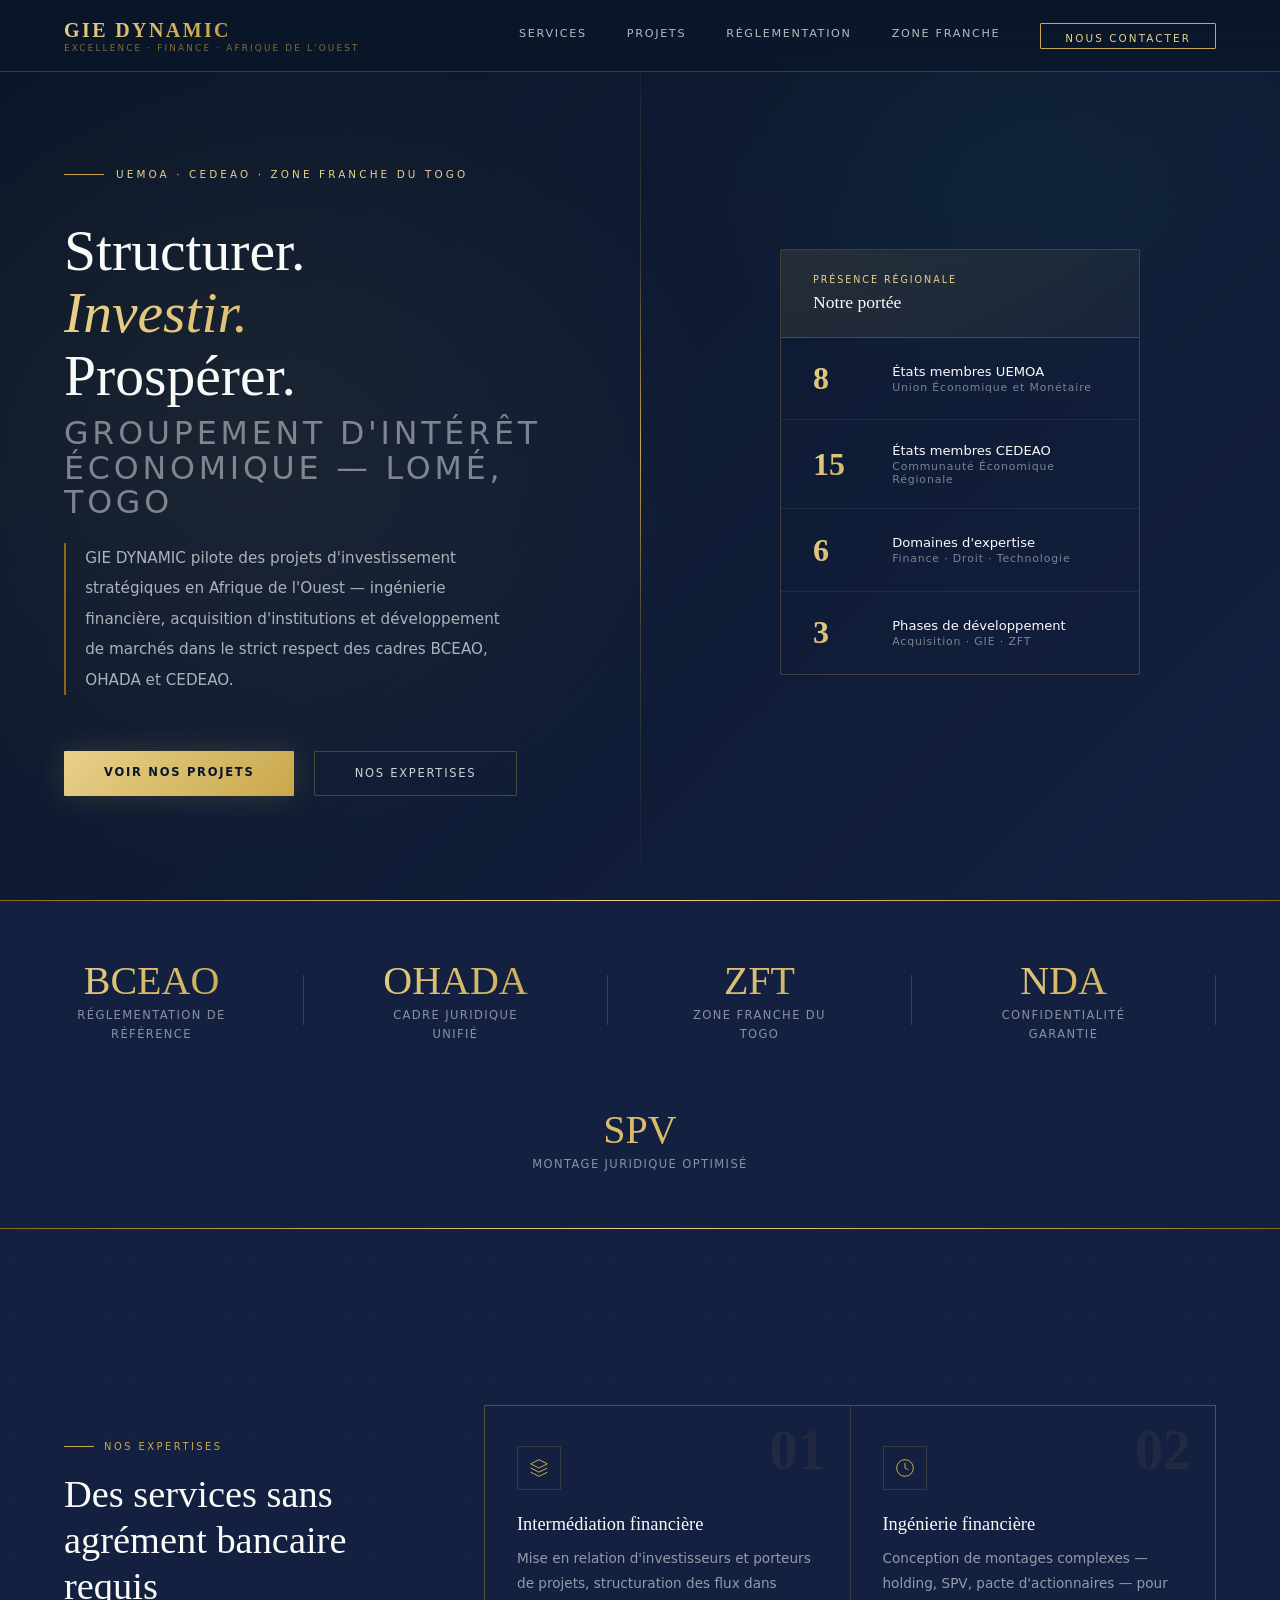
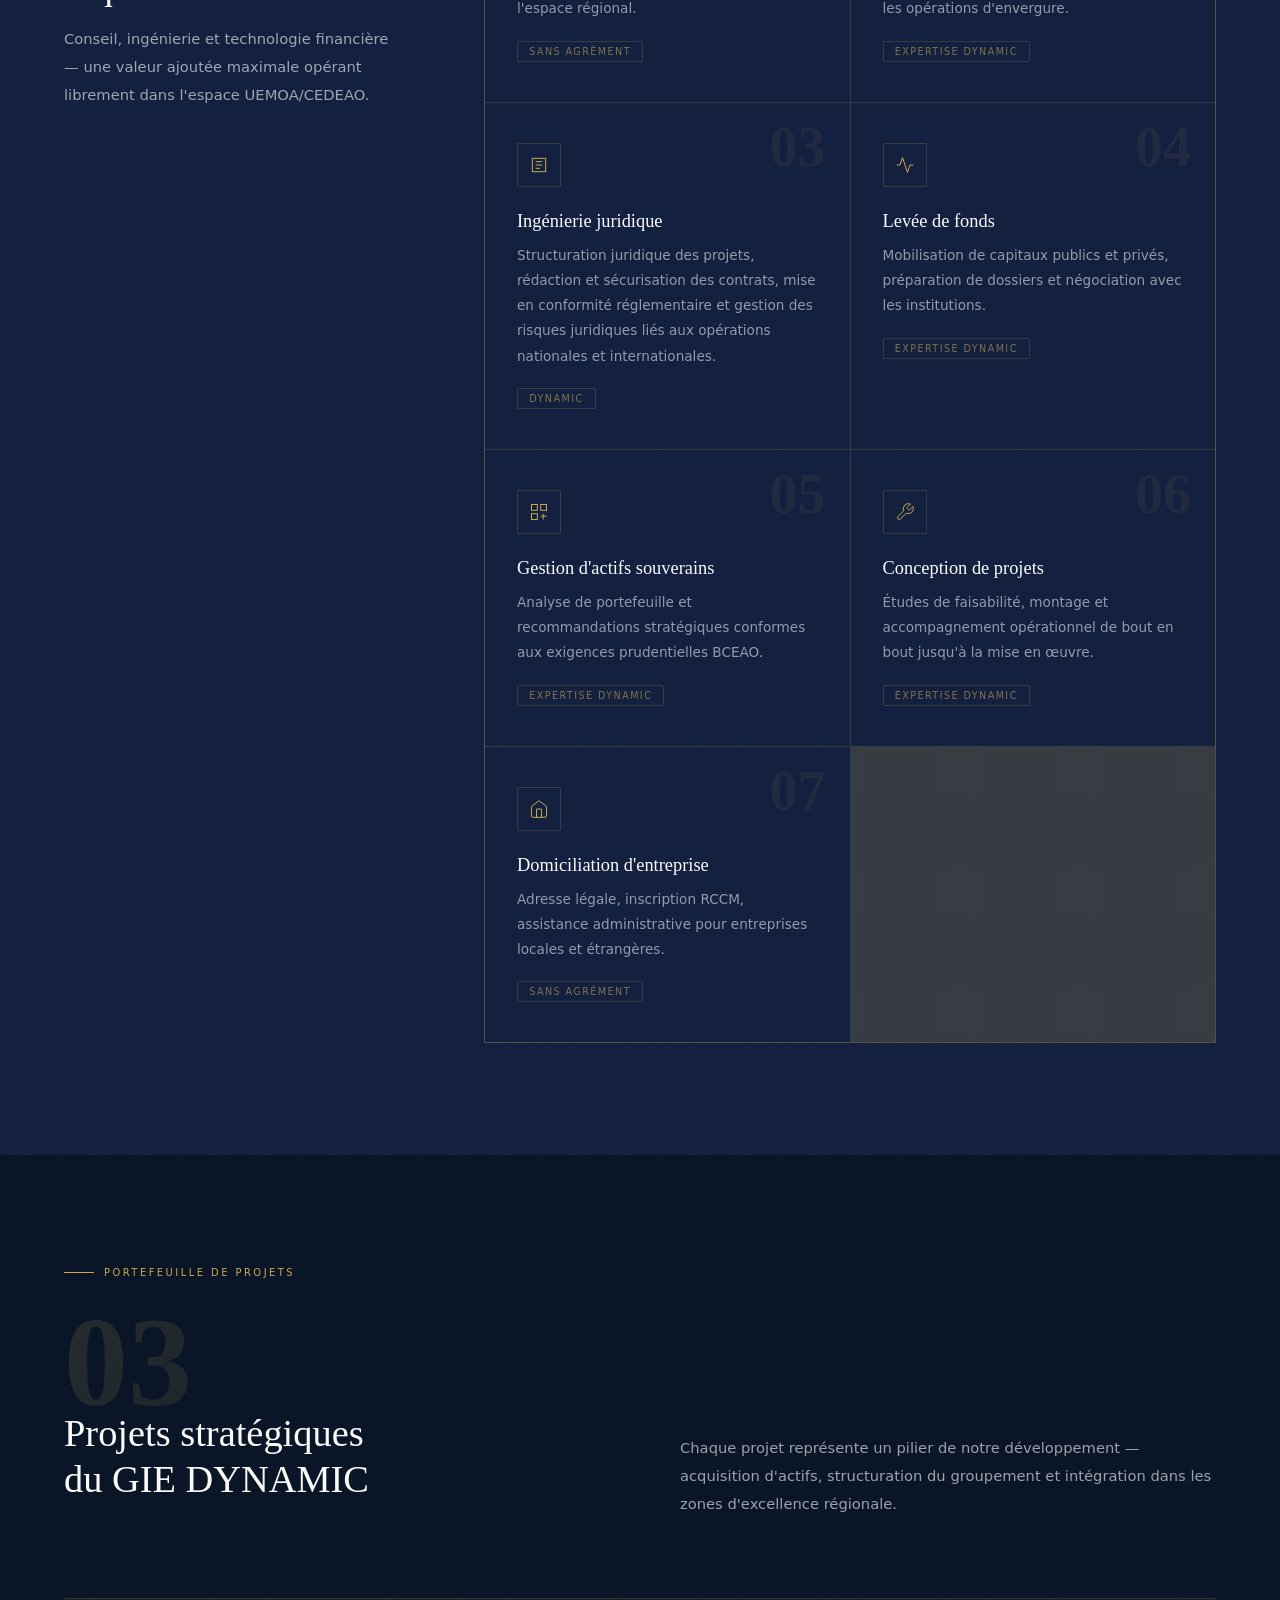
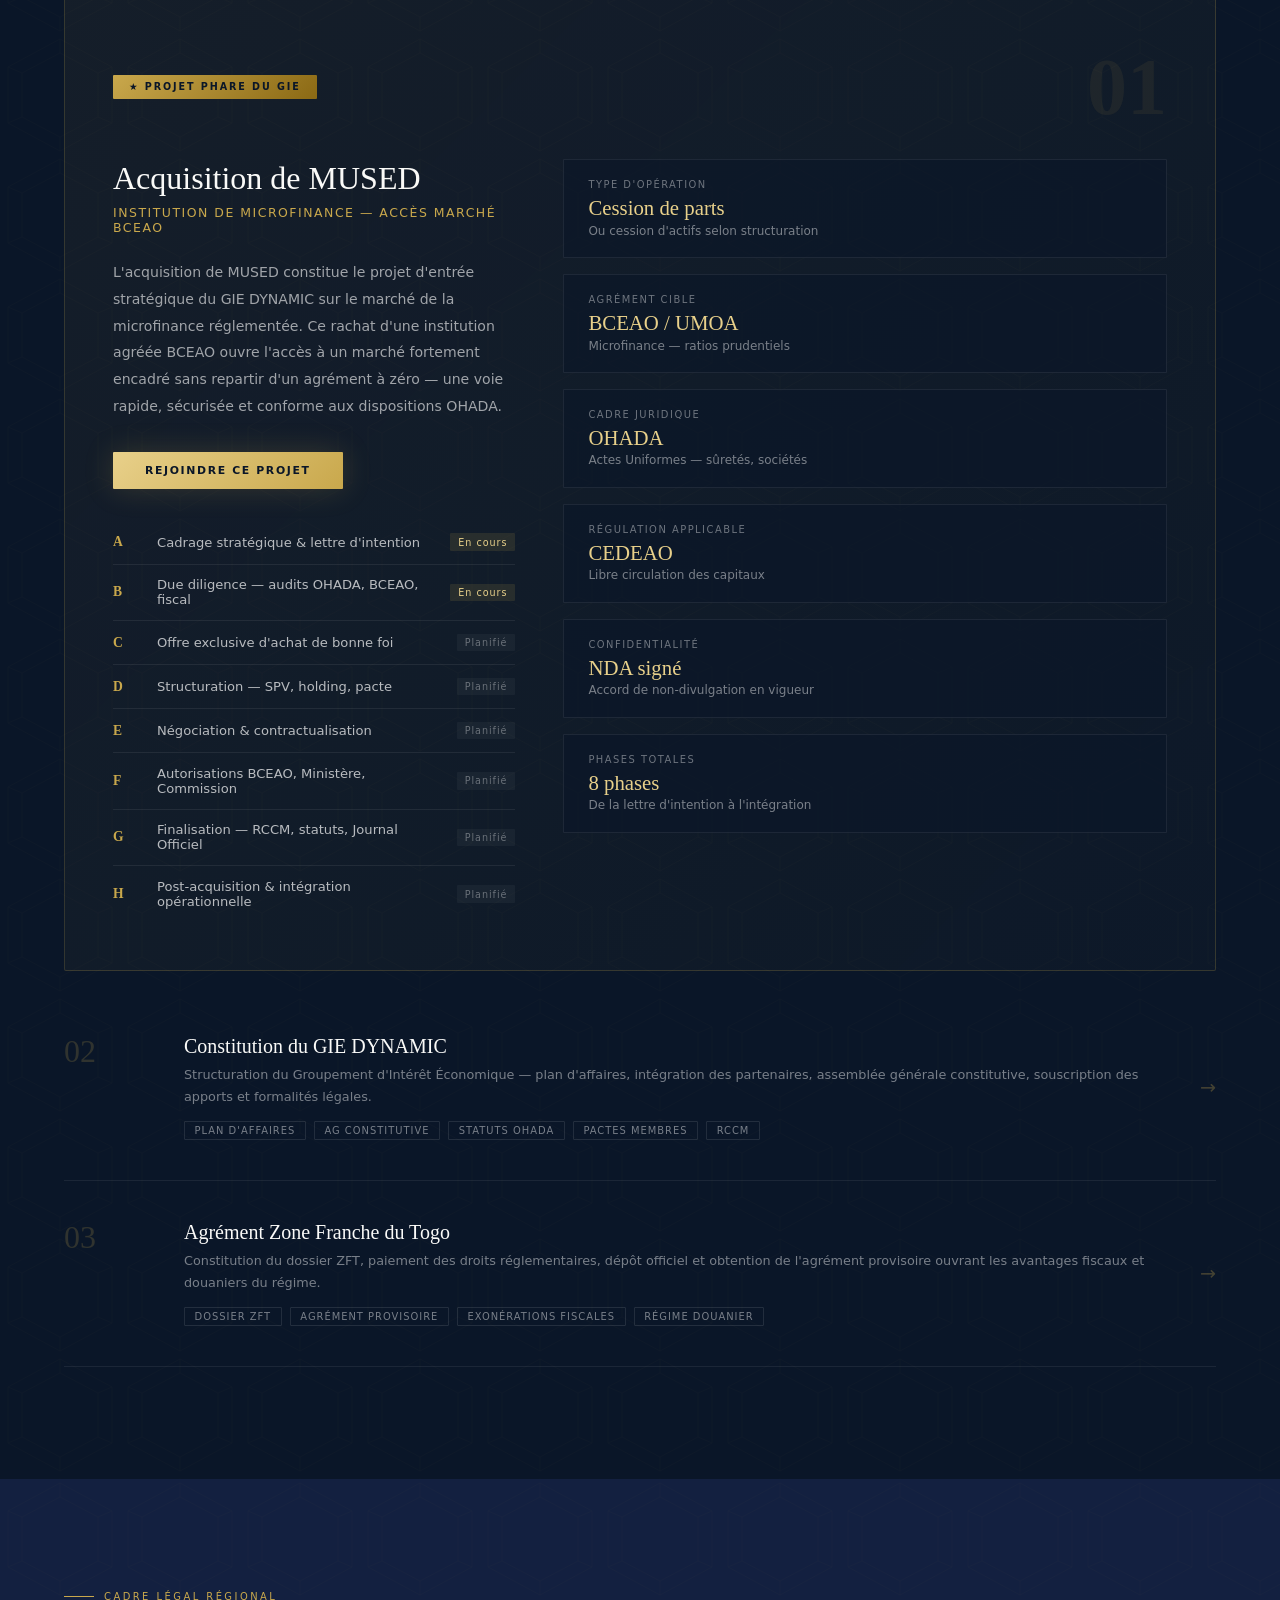
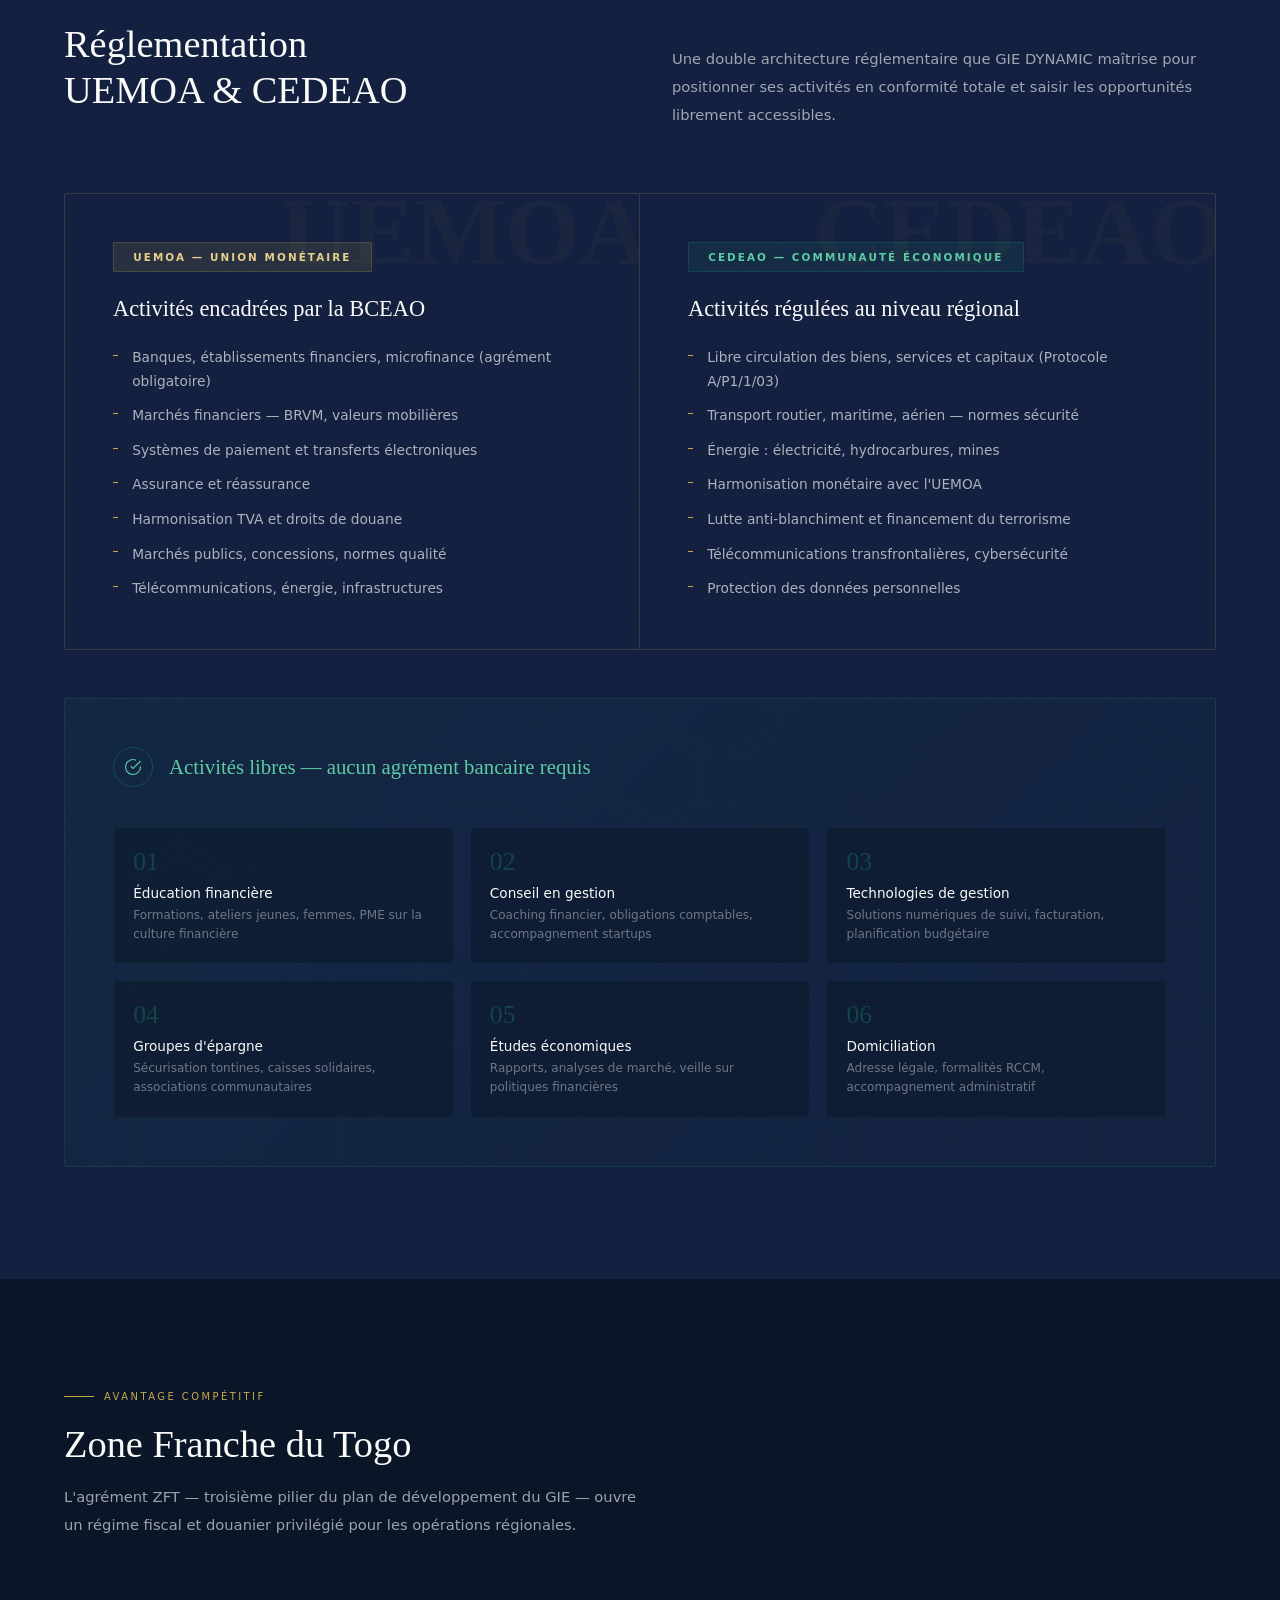
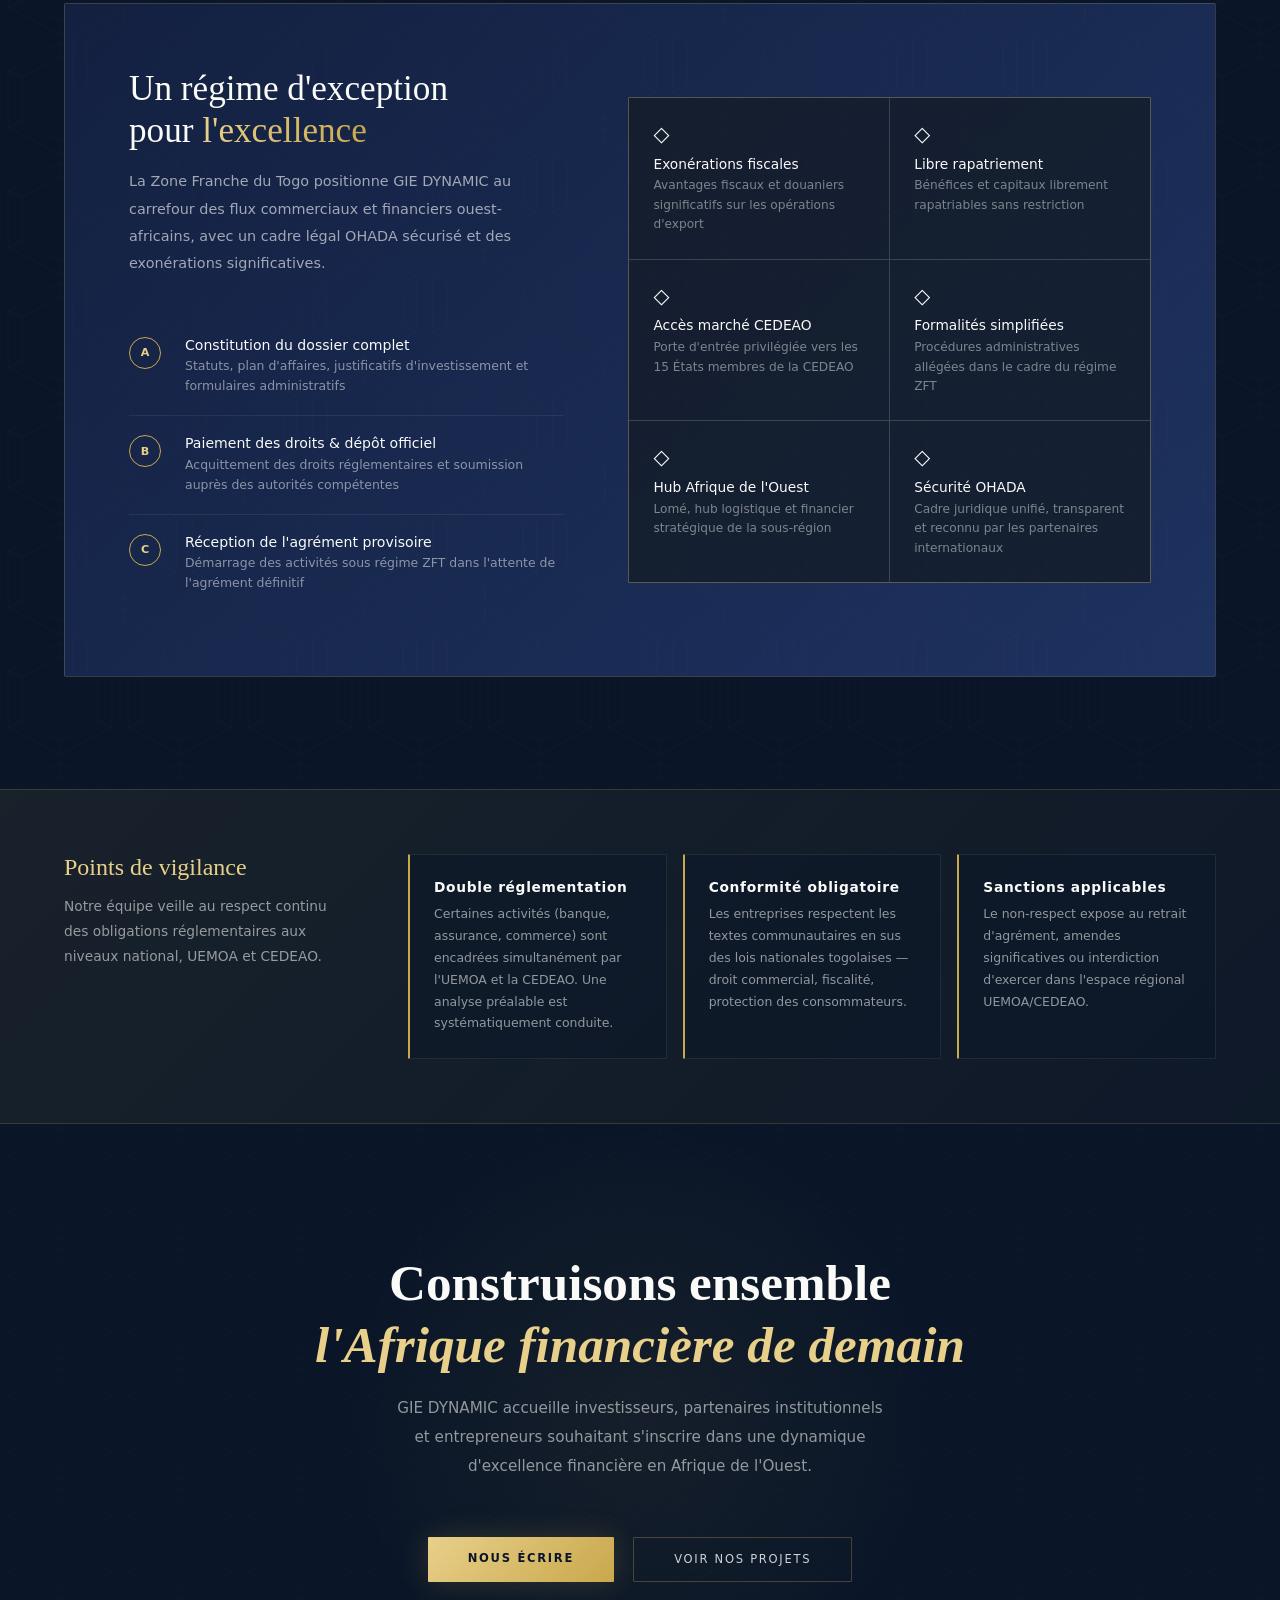
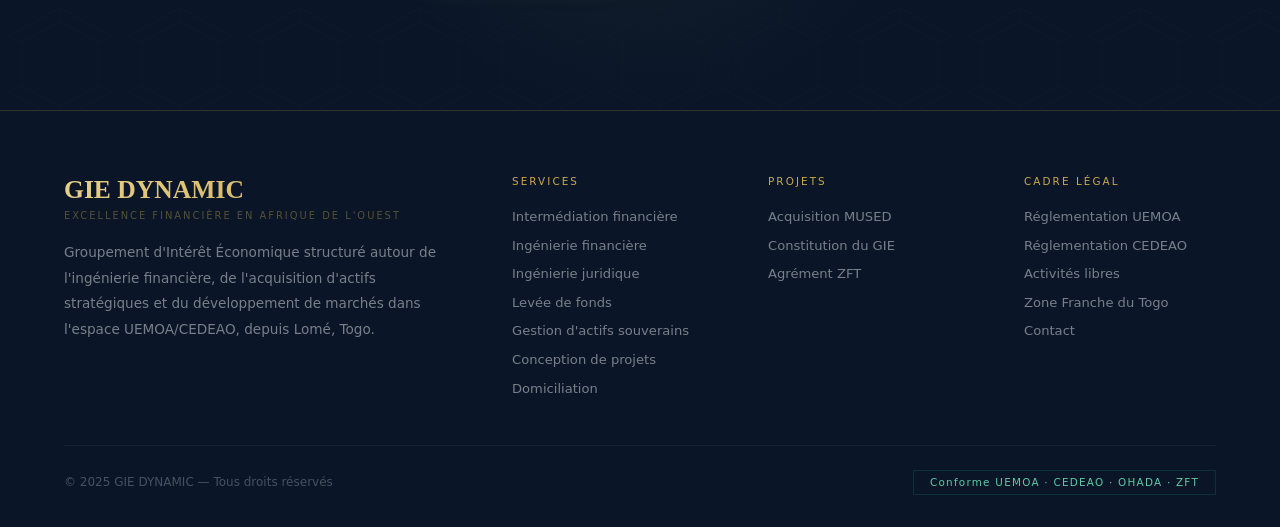
==== commit 59fd41b1: "Update gie_dynamic_luxury.html" ====
--- a/gie_dynamic_luxury.html
+++ b/gie_dynamic_luxury.html
@@ -5,7 +5,7 @@
     <meta charset="UTF-8">
     <meta name="viewport" content="width=device-width, initial-scale=1.0">
     <title>GIE DYNAMIC — Excellence Financière en Afrique de l'Ouest</title>
-    <link rel="stylesheet" href="assets/css/style.css">
+    <link rel="stylesheet" href="assets/CSS/style.css">
     <link
       href="https://fonts.googleapis.com/css2?family=Playfair+Display:ital,wght@0,400;0,500;0,700;1,400&family=Montserrat:wght@200;300;400;500;600&family=Amiri:wght@400;700&display=swap"
       rel="stylesheet">
@@ -641,8 +641,8 @@
       </div>
     </footer>
 
-    <script src="assets/js/script.js"></script>
+    <script src="assets/JS/script.js"></script>
 
   </body>
 
-</html>+</html>
--- a/assets/CSS/style.css
+++ b/assets/CSS/style.css
@@ -0,0 +1,1506 @@
+:root {
+  --navy: #0A1628;
+  --navy-mid: #132040;
+  --navy-light: #1E3260;
+  --gold: #C9A84C;
+  --gold-light: #E8D08A;
+  --gold-dark: #8B6914;
+  --gold-pale: #F5EED0;
+  --white: #FAFAF8;
+  --gray-100: #F4F2EE;
+  --gray-200: #E2DFDA;
+  --gray-400: #9A9690;
+  --gray-600: #5A5652;
+  --text: #1A1814;
+  --teal: #1D9E75;
+  --teal-light: #5DCAA5;
+  --font-serif: 'Cormorant Garamond', Georgia, serif;
+  --font-sans: 'DM Sans', system-ui, sans-serif;
+  --arabic: 'Amiri', serif;
+}
+
+*,
+*::before,
+*::after {
+  margin: 0;
+  padding: 0;
+  box-sizing: border-box;
+}
+
+html {
+  scroll-behavior: smooth;
+  font-size: 16px;
+}
+
+body {
+  font-family: var(--font-sans);
+  background: var(--navy);
+  color: var(--white);
+  overflow-x: hidden;
+  cursor: default;
+}
+
+/* ─── SCROLLBAR ─── */
+::-webkit-scrollbar {
+  width: 3px;
+}
+
+::-webkit-scrollbar-track {
+  background: var(--navy);
+}
+
+::-webkit-scrollbar-thumb {
+  background: var(--gold);
+}
+
+/* ─── ISLAMIC GEOMETRY SVG BG ─── */
+.geo-bg {
+  position: absolute;
+  inset: 0;
+  z-index: 0;
+  opacity: 0.035;
+  background-image: url("data:image/svg+xml,%3Csvg xmlns='http://www.w3.org/2000/svg' width='120' height='120'%3E%3Cg fill='none' stroke='%23C9A84C' stroke-width='0.6'%3E%3Cpolygon points='60,4 112,32 112,88 60,116 8,88 8,32'/%3E%3Cpolygon points='60,18 98,38 98,82 60,102 22,82 22,38'/%3E%3Cline x1='60' y1='4' x2='60' y2='18'/%3E%3Cline x1='112' y1='32' x2='98' y2='38'/%3E%3Cline x1='112' y1='88' x2='98' y2='82'/%3E%3Cline x1='60' y1='116' x2='60' y2='102'/%3E%3Cline x1='8' y1='88' x2='22' y2='82'/%3E%3Cline x1='8' y1='32' x2='22' y2='38'/%3E%3C/g%3E%3C/svg%3E");
+  background-size: 120px 120px;
+}
+
+/* ─── LOADER ─── */
+#loader {
+  position: fixed;
+  inset: 0;
+  z-index: 9999;
+  background: var(--navy);
+  display: flex;
+  flex-direction: column;
+  align-items: center;
+  justify-content: center;
+  transition: opacity 0.8s ease, visibility 0.8s;
+}
+
+#loader.hide {
+  opacity: 0;
+  visibility: hidden;
+  pointer-events: none;
+}
+
+.loader-emblem {
+  width: 80px;
+  height: 80px;
+  margin-bottom: 2rem;
+  border: 1px solid rgba(201, 168, 76, 0.25);
+  border-radius: 50%;
+  display: flex;
+  align-items: center;
+  justify-content: center;
+  animation: spin-slow 4s linear infinite;
+}
+
+@keyframes spin-slow {
+  to { transform: rotate(360deg); }
+}
+
+.loader-inner {
+  width: 56px;
+  height: 56px;
+  border: 1px solid rgba(201, 168, 76, 0.4);
+  border-radius: 50%;
+  display: flex;
+  align-items: center;
+  justify-content: center;
+  animation: spin-slow 3s linear infinite reverse;
+}
+
+.loader-dot {
+  width: 8px;
+  height: 8px;
+  background: var(--gold);
+  border-radius: 50%;
+}
+
+.loader-text {
+  font-family: var(--arabic);
+  font-size: 1rem;
+  color: var(--gold);
+  letter-spacing: 0.3em;
+  text-transform: uppercase;
+  animation: fade-pulse 1.5s ease-in-out infinite;
+}
+
+@keyframes fade-pulse {
+  0%, 100% { opacity: 0.4 }
+  50% { opacity: 1 }
+}
+
+/* ─── NAV ─── */
+nav {
+  position: fixed;
+  top: 0;
+  left: 0;
+  right: 0;
+  z-index: 500;
+  height: 72px;
+  padding: 0 5vw;
+  display: flex;
+  align-items: center;
+  justify-content: space-between;
+  background: linear-gradient(180deg, rgba(10, 22, 40, 0.98) 0%, rgba(10, 22, 40, 0.7) 100%);
+  backdrop-filter: blur(20px);
+  border-bottom: 1px solid rgba(201, 168, 76, 0.25);
+  transition: all 0.4s;
+}
+
+nav.scrolled {
+  background: rgba(10, 22, 40, 0.96);
+}
+
+.nav-brand {
+  display: flex;
+  flex-direction: column;
+  gap: 1px;
+}
+
+.nav-brand-main {
+  font-family: var(--font-serif);
+  font-size: 1.25rem;
+  font-weight: 700;
+  background: linear-gradient(135deg, var(--gold-light), var(--gold), var(--gold-dark));
+  -webkit-background-clip: text;
+  -webkit-text-fill-color: transparent;
+  letter-spacing: 0.12em;
+}
+
+.nav-brand-sub {
+  font-size: 0.55rem;
+  letter-spacing: 0.25em;
+  text-transform: uppercase;
+  color: rgba(201, 168, 76, 0.6);
+}
+
+.nav-menu {
+  display: flex;
+  align-items: center;
+  gap: 2.5rem;
+}
+
+.nav-menu a {
+  font-size: 0.7rem;
+  letter-spacing: 0.15em;
+  text-transform: uppercase;
+  color: rgba(255, 255, 255, 0.7);
+  text-decoration: none;
+  transition: color 0.3s;
+  position: relative;
+  padding-bottom: 4px;
+}
+
+.nav-menu a::after {
+  content: '';
+  position: absolute;
+  bottom: 0;
+  left: 0;
+  width: 0;
+  height: 1px;
+  background: var(--gold);
+  transition: width 0.3s;
+}
+
+.nav-menu a:hover {
+  color: var(--gold-light);
+}
+
+.nav-menu a:hover::after {
+  width: 100%;
+}
+
+.nav-cta {
+  background: transparent;
+  border: 1px solid var(--gold) !important;
+  color: var(--gold-light) !important;
+  padding: 0.5rem 1.5rem;
+  border-radius: 1px;
+  font-size: 0.65rem !important;
+  letter-spacing: 0.2em !important;
+}
+
+.nav-cta:hover {
+  background: var(--gold) !important;
+  color: var(--navy) !important;
+}
+
+.nav-cta:hover::after {
+  display: none;
+}
+
+/* ─── HERO ─── */
+.hero {
+  min-height: 100vh;
+  position: relative;
+  display: grid;
+  grid-template-columns: 1fr 1fr;
+  overflow: hidden;
+}
+
+.hero-left {
+  position: relative;
+  z-index: 2;
+  display: flex;
+  flex-direction: column;
+  justify-content: center;
+  padding: 160px 5vw 6rem;
+}
+
+.hero-right {
+  position: relative;
+  z-index: 2;
+  display: flex;
+  align-items: center;
+  justify-content: center;
+  padding: 120px 4vw 6rem;
+}
+
+.hero-bg {
+  position: absolute;
+  inset: 0;
+  z-index: 0;
+}
+
+.hero-bg .geo-bg {
+  opacity: 0.04;
+}
+
+.hero-gradient {
+  position: absolute;
+  inset: 0;
+  background:
+    radial-gradient(ellipse 60% 80% at 20% 50%, rgba(201, 168, 76, 0.08) 0%, transparent 60%),
+    radial-gradient(ellipse 50% 50% at 80% 20%, rgba(29, 158, 117, 0.06) 0%, transparent 50%),
+    linear-gradient(135deg, var(--navy) 0%, var(--navy-mid) 100%);
+}
+
+.hero-divider {
+  position: absolute;
+  top: 0;
+  bottom: 0;
+  left: 50%;
+  width: 1px;
+  background: linear-gradient(180deg, transparent 0%, rgba(201, 168, 76, 0.25) 30%, var(--gold) 50%, rgba(201, 168, 76, 0.25) 70%, transparent 100%);
+  z-index: 3;
+}
+
+.hero-eyebrow {
+  display: flex;
+  align-items: center;
+  gap: 12px;
+  margin-bottom: 2.5rem;
+}
+
+.eyebrow-line {
+  width: 40px;
+  height: 1px;
+  background: var(--gold);
+}
+
+.eyebrow-text {
+  font-size: 0.65rem;
+  letter-spacing: 0.3em;
+  text-transform: uppercase;
+  color: var(--gold-light);
+}
+
+.hero-title {
+  font-family: var(--font-serif);
+  font-size: clamp(2.8rem, 4.5vw, 5rem);
+  font-weight: 400;
+  line-height: 1.08;
+  color: var(--white);
+  margin-bottom: 1.5rem;
+}
+
+.hero-title .gold-line {
+  display: block;
+  font-style: italic;
+  background: linear-gradient(90deg, var(--gold-light), var(--gold));
+  -webkit-background-clip: text;
+  -webkit-text-fill-color: transparent;
+}
+
+.hero-title .thin-line {
+  display: block;
+  font-weight: 400;
+  font-size: 0.55em;
+  color: rgba(255, 255, 255, 0.45);
+  letter-spacing: 0.12em;
+  text-transform: uppercase;
+  font-family: var(--font-sans);
+  font-style: normal;
+  margin-top: 0.6rem;
+}
+
+.hero-desc {
+  font-size: 0.95rem;
+  color: rgba(255, 255, 255, 0.65);
+  line-height: 2;
+  max-width: 440px;
+  margin-bottom: 3.5rem;
+  border-left: 2px solid var(--gold-dark);
+  padding-left: 1.2rem;
+}
+
+.hero-btns {
+  display: flex;
+  gap: 1.2rem;
+}
+
+.btn-gold {
+  background: linear-gradient(135deg, var(--gold-light), var(--gold));
+  color: var(--navy);
+  padding: 0.9rem 2.5rem;
+  text-decoration: none;
+  font-weight: 600;
+  font-size: 0.72rem;
+  letter-spacing: 0.15em;
+  text-transform: uppercase;
+  border-radius: 1px;
+  transition: all 0.3s;
+  box-shadow: 0 0 30px rgba(201, 168, 76, 0.2);
+}
+
+.btn-gold:hover {
+  box-shadow: 0 0 50px rgba(201, 168, 76, 0.4);
+  transform: translateY(-2px);
+}
+
+.btn-ghost {
+  border: 1px solid rgba(201, 168, 76, 0.3);
+  color: rgba(255, 255, 255, 0.8);
+  padding: 0.9rem 2.5rem;
+  text-decoration: none;
+  font-size: 0.72rem;
+  letter-spacing: 0.15em;
+  text-transform: uppercase;
+  border-radius: 1px;
+  transition: all 0.3s;
+}
+
+.btn-ghost:hover {
+  border-color: var(--gold);
+  color: var(--gold-light);
+}
+
+/* HERO RIGHT — stats pillar */
+.hero-pillar {
+  display: flex;
+  flex-direction: column;
+  gap: 0;
+  width: 100%;
+  max-width: 360px;
+  border: 1px solid rgba(201, 168, 76, 0.25);
+  border-radius: 2px;
+  overflow: hidden;
+}
+
+.pillar-header {
+  background: linear-gradient(135deg, rgba(201, 168, 76, 0.12), rgba(201, 168, 76, 0.04));
+  padding: 1.5rem 2rem;
+  border-bottom: 1px solid rgba(201, 168, 76, 0.25);
+}
+
+.pillar-header-tag {
+  font-size: 0.6rem;
+  letter-spacing: 0.2em;
+  text-transform: uppercase;
+  color: var(--gold-light);
+  margin-bottom: 0.4rem;
+}
+
+.pillar-header-title {
+  font-family: var(--font-serif);
+  font-size: 1.1rem;
+  color: var(--white);
+}
+
+.pillar-stat {
+  padding: 1.4rem 2rem;
+  border-bottom: 1px solid rgba(255, 255, 255, 0.07);
+  display: flex;
+  align-items: center;
+  gap: 1.2rem;
+  transition: background 0.3s;
+}
+
+.pillar-stat:hover {
+  background: rgba(201, 168, 76, 0.04);
+}
+
+.pillar-stat:last-child {
+  border-bottom: none;
+}
+
+.stat-num {
+  font-family: var(--font-serif);
+  font-size: 2rem;
+  font-weight: 700;
+  background: linear-gradient(135deg, var(--gold-light), var(--gold));
+  -webkit-background-clip: text;
+  -webkit-text-fill-color: transparent;
+  min-width: 60px;
+}
+
+.stat-label {
+  font-size: 0.82rem;
+  color: var(--white);
+  font-weight: 500;
+}
+
+.stat-sub {
+  font-size: 0.68rem;
+  color: rgba(255, 255, 255, 0.45);
+  letter-spacing: 0.08em;
+  margin-top: 2px;
+}
+
+/* ─── SECTION BASE ─── */
+.section {
+  padding: 7rem 5vw;
+  position: relative;
+  overflow: hidden;
+}
+
+.section-dark {
+  background: var(--navy-mid);
+}
+
+.section-darker {
+  background: var(--navy);
+}
+
+.section-sand {
+  background: var(--navy-light);
+}
+
+.s-eyebrow {
+  display: flex;
+  align-items: center;
+  gap: 10px;
+  margin-bottom: 1.2rem;
+}
+
+.s-eyebrow-line {
+  width: 30px;
+  height: 1px;
+  background: var(--gold);
+}
+
+.s-eyebrow-text {
+  font-size: 0.62rem;
+  letter-spacing: 0.25em;
+  text-transform: uppercase;
+  color: var(--gold);
+}
+
+.s-title {
+  font-family: var(--font-serif);
+  font-size: clamp(1.8rem, 3vw, 2.8rem);
+  font-weight: 400;
+  line-height: 1.2;
+  color: var(--white);
+  margin-bottom: 1rem;
+}
+
+.s-title-dark {
+  color: var(--white);
+}
+
+.s-subtitle {
+  font-size: 0.92rem;
+  color: rgba(255, 255, 255, 0.6);
+  line-height: 1.9;
+  max-width: 580px;
+}
+
+.s-subtitle-dark {
+  color: rgba(255, 255, 255, 0.6);
+}
+
+/* ─── ABOUT STRIP ─── */
+.about-strip {
+  background: linear-gradient(90deg, var(--gold-dark), var(--gold), var(--gold-light), var(--gold), var(--gold-dark));
+  padding: 1px 0;
+}
+
+.about-strip-inner {
+  background: var(--navy-mid);
+  padding: 3.5rem 5vw;
+  display: flex;
+  gap: 4rem;
+  align-items: center;
+  flex-wrap: wrap;
+}
+
+.about-pillar {
+  flex: 1;
+  min-width: 160px;
+  text-align: center;
+}
+
+.about-pillar-num {
+  font-family: var(--font-serif);
+  font-size: 2.5rem;
+  background: linear-gradient(135deg, var(--gold-light), var(--gold));
+  -webkit-background-clip: text;
+  -webkit-text-fill-color: transparent;
+  display: block;
+}
+
+.about-pillar-label {
+  font-size: 0.72rem;
+  letter-spacing: 0.12em;
+  color: rgba(255, 255, 255, 0.5);
+  text-transform: uppercase;
+  margin-top: 4px;
+}
+
+.about-pillar-divider {
+  width: 1px;
+  height: 50px;
+  background: rgba(201, 168, 76, 0.25);
+}
+
+/* ─── SERVICES ─── */
+.services-layout {
+  display: grid;
+  grid-template-columns: 340px 1fr;
+  gap: 5rem;
+  align-items: start;
+  margin-top: 4rem;
+}
+
+.services-intro {
+  position: sticky;
+  top: 100px;
+}
+
+.services-intro-arabic {
+  font-family: var(--arabic);
+  font-size: 2.5rem;
+  color: rgba(201, 168, 76, 0.2);
+  line-height: 1.4;
+  margin-bottom: 2rem;
+  direction: rtl;
+}
+
+.services-grid-right {
+  display: grid;
+  grid-template-columns: 1fr 1fr;
+  gap: 1px;
+  background: rgba(201, 168, 76, 0.2);
+  border: 1px solid rgba(201, 168, 76, 0.2);
+}
+
+.svc-card {
+  background: var(--navy-mid);
+  padding: 2.5rem 2rem;
+  position: relative;
+  overflow: hidden;
+  transition: background 0.4s;
+}
+
+.svc-card::before {
+  content: '';
+  position: absolute;
+  top: 0;
+  left: 0;
+  width: 3px;
+  height: 0;
+  background: linear-gradient(180deg, var(--gold-light), var(--gold));
+  transition: height 0.4s;
+}
+
+.svc-card:hover {
+  background: var(--navy-light);
+}
+
+.svc-card:hover::before {
+  height: 100%;
+}
+
+.svc-num {
+  font-family: var(--font-serif);
+  font-size: 3.5rem;
+  font-weight: 700;
+  color: rgba(201, 168, 76, 0.08);
+  position: absolute;
+  top: 1rem;
+  right: 1.5rem;
+  line-height: 1;
+}
+
+.svc-icon {
+  width: 44px;
+  height: 44px;
+  border: 1px solid rgba(201, 168, 76, 0.2);
+  display: flex;
+  align-items: center;
+  justify-content: center;
+  margin-bottom: 1.5rem;
+  border-radius: 1px;
+  transition: border-color 0.3s, background 0.3s;
+}
+
+.svc-card:hover .svc-icon {
+  border-color: var(--gold);
+  background: rgba(201, 168, 76, 0.08);
+}
+
+.svc-icon svg {
+  width: 20px;
+  height: 20px;
+  stroke: var(--gold);
+  stroke-width: 1.2;
+  fill: none;
+}
+
+.svc-title {
+  font-family: var(--font-serif);
+  font-size: 1.15rem;
+  color: var(--white);
+  margin-bottom: 0.7rem;
+  font-weight: 500;
+}
+
+.svc-desc {
+  font-size: 0.85rem;
+  color: rgba(255, 255, 255, 0.55);
+  line-height: 1.85;
+}
+
+.svc-tag {
+  display: inline-block;
+  margin-top: 1.2rem;
+  font-size: 0.6rem;
+  letter-spacing: 0.15em;
+  text-transform: uppercase;
+  padding: 0.25rem 0.7rem;
+  border: 1px solid rgba(201, 168, 76, 0.2);
+  color: rgba(201, 168, 76, 0.6);
+  border-radius: 1px;
+}
+
+/* ─── PROJECTS ─── */
+.projects-header {
+  display: grid;
+  grid-template-columns: 1fr 1fr;
+  gap: 5rem;
+  align-items: end;
+  margin-bottom: 5rem;
+}
+
+.project-count {
+  font-family: var(--font-serif);
+  font-size: 8rem;
+  font-weight: 700;
+  line-height: 1;
+  background: linear-gradient(135deg, rgba(201, 168, 76, 0.15), rgba(201, 168, 76, 0.05));
+  -webkit-background-clip: text;
+  -webkit-text-fill-color: transparent;
+  margin-bottom: -1rem;
+}
+
+.projects-list {
+  display: flex;
+  flex-direction: column;
+  gap: 0;
+}
+
+/* PROJECT CARD — MUSED en vedette */
+.proj-card {
+  border-bottom: 1px solid rgba(255, 255, 255, 0.07);
+  padding: 2.5rem 0;
+  display: grid;
+  grid-template-columns: 80px 1fr auto;
+  gap: 2.5rem;
+  align-items: start;
+  cursor: pointer;
+  transition: padding 0.3s;
+  position: relative;
+}
+
+.proj-card::after {
+  content: '';
+  position: absolute;
+  bottom: 0;
+  left: 0;
+  width: 0;
+  height: 1px;
+  background: linear-gradient(90deg, var(--gold), var(--gold-light));
+  transition: width 0.5s;
+}
+
+.proj-card:hover::after {
+  width: 100%;
+}
+
+.proj-card:hover {
+  padding-left: 12px;
+}
+
+.proj-card.featured {
+  background: linear-gradient(135deg, rgba(201, 168, 76, 0.06) 0%, rgba(201, 168, 76, 0.02) 100%);
+  border: 1px solid rgba(201, 168, 76, 0.2);
+  border-radius: 2px;
+  padding: 3rem;
+  margin-bottom: 1.5rem;
+  grid-template-columns: 1fr;
+  gap: 0;
+}
+
+.proj-card.featured::after {
+  display: none;
+}
+
+.proj-featured-header {
+  display: flex;
+  align-items: center;
+  justify-content: space-between;
+  margin-bottom: 2rem;
+}
+
+.proj-featured-badge {
+  font-size: 0.6rem;
+  letter-spacing: 0.2em;
+  text-transform: uppercase;
+  padding: 0.4rem 1rem;
+  background: linear-gradient(135deg, var(--gold), var(--gold-dark));
+  color: var(--navy);
+  font-weight: 700;
+  border-radius: 1px;
+}
+
+.proj-featured-num {
+  font-family: var(--font-serif);
+  font-size: 5rem;
+  font-weight: 700;
+  color: rgba(201, 168, 76, 0.08);
+  line-height: 1;
+}
+
+.proj-featured-body {
+  display: grid;
+  grid-template-columns: 1fr 1.5fr;
+  gap: 3rem;
+  align-items: start;
+}
+
+.proj-featured-title {
+  font-family: var(--font-serif);
+  font-size: 2rem;
+  color: var(--white);
+  margin-bottom: 0.5rem;
+  line-height: 1.2;
+}
+
+.proj-featured-sub {
+  font-size: 0.78rem;
+  color: var(--gold);
+  letter-spacing: 0.12em;
+  text-transform: uppercase;
+  margin-bottom: 1.5rem;
+}
+
+.proj-featured-desc {
+  font-size: 0.88rem;
+  color: rgba(255, 255, 255, 0.6);
+  line-height: 1.9;
+  margin-bottom: 2rem;
+}
+
+.proj-featured-phases {
+  display: flex;
+  flex-direction: column;
+  gap: 0;
+}
+
+.phase-row {
+  display: flex;
+  align-items: center;
+  gap: 1rem;
+  padding: 0.8rem 0;
+  border-bottom: 1px solid rgba(255, 255, 255, 0.07);
+}
+
+.phase-row:last-child {
+  border-bottom: none;
+}
+
+.phase-row-num {
+  font-family: var(--font-serif);
+  font-size: 0.85rem;
+  color: var(--gold);
+  min-width: 28px;
+  font-weight: 700;
+}
+
+.phase-row-text {
+  font-size: 0.82rem;
+  color: rgba(255, 255, 255, 0.7);
+}
+
+.phase-row-tag {
+  margin-left: auto;
+  font-size: 0.6rem;
+  letter-spacing: 0.1em;
+  padding: 0.2rem 0.5rem;
+  border-radius: 1px;
+  white-space: nowrap;
+}
+
+.phase-row-tag.done {
+  background: rgba(29, 158, 117, 0.15);
+  color: var(--teal-light);
+}
+
+.phase-row-tag.active {
+  background: rgba(201, 168, 76, 0.12);
+  color: var(--gold-light);
+}
+
+.phase-row-tag.pending {
+  background: rgba(255, 255, 255, 0.04);
+  color: rgba(255, 255, 255, 0.35);
+}
+
+.proj-featured-metrics {
+  display: flex;
+  flex-direction: column;
+  gap: 1rem;
+}
+
+.metric-box {
+  background: rgba(10, 22, 40, 0.6);
+  border: 1px solid rgba(255, 255, 255, 0.07);
+  padding: 1.2rem 1.5rem;
+  border-radius: 1px;
+}
+
+.metric-box-label {
+  font-size: 0.62rem;
+  letter-spacing: 0.15em;
+  text-transform: uppercase;
+  color: rgba(255, 255, 255, 0.4);
+  margin-bottom: 0.4rem;
+}
+
+.metric-box-val {
+  font-family: var(--font-serif);
+  font-size: 1.3rem;
+  color: var(--gold-light);
+}
+
+.metric-box-sub {
+  font-size: 0.75rem;
+  color: rgba(255, 255, 255, 0.45);
+  margin-top: 0.2rem;
+}
+
+.proj-num {
+  font-family: var(--font-serif);
+  font-size: 2rem;
+  color: rgba(201, 168, 76, 0.2);
+  line-height: 1;
+}
+
+.proj-title {
+  font-family: var(--font-serif);
+  font-size: 1.25rem;
+  color: var(--white);
+  margin-bottom: 0.4rem;
+}
+
+.proj-tags {
+  display: flex;
+  gap: 0.5rem;
+  flex-wrap: wrap;
+  margin-top: 0.8rem;
+}
+
+.proj-tag {
+  font-size: 0.62rem;
+  letter-spacing: 0.1em;
+  text-transform: uppercase;
+  padding: 0.2rem 0.6rem;
+  border: 1px solid rgba(255, 255, 255, 0.1);
+  color: rgba(255, 255, 255, 0.45);
+  border-radius: 1px;
+}
+
+.proj-arrow {
+  font-size: 1.2rem;
+  color: rgba(201, 168, 76, 0.3);
+  align-self: center;
+  transition: color 0.3s, transform 0.3s;
+}
+
+.proj-card:hover .proj-arrow {
+  color: var(--gold);
+  transform: translateX(6px);
+}
+
+/* ─── REGULATION ─── */
+.reg-masthead {
+  display: grid;
+  grid-template-columns: 1fr 1fr;
+  gap: 0;
+  border: 1px solid rgba(201, 168, 76, 0.2);
+  margin-top: 4rem;
+  overflow: hidden;
+  border-radius: 2px;
+}
+
+.reg-pane {
+  padding: 3rem;
+  border-right: 1px solid rgba(201, 168, 76, 0.2);
+  position: relative;
+  overflow: hidden;
+}
+
+.reg-pane:last-child {
+  border-right: none;
+}
+
+.reg-pane-watermark {
+  position: absolute;
+  top: -10px;
+  right: -10px;
+  font-family: var(--arabic);
+  font-size: 6rem;
+  font-weight: 700;
+  color: rgba(201, 168, 76, 0.04);
+  line-height: 1;
+  pointer-events: none;
+}
+
+.reg-badge-lg {
+  display: inline-flex;
+  align-items: center;
+  gap: 8px;
+  padding: 0.5rem 1.2rem;
+  margin-bottom: 1.5rem;
+  font-size: 0.65rem;
+  letter-spacing: 0.2em;
+  text-transform: uppercase;
+  font-weight: 600;
+  border-radius: 1px;
+}
+
+.reg-badge-lg.u {
+  background: rgba(201, 168, 76, 0.12);
+  color: var(--gold-light);
+  border: 1px solid rgba(201, 168, 76, 0.2);
+}
+
+.reg-badge-lg.c {
+  background: rgba(29, 158, 117, 0.1);
+  color: var(--teal-light);
+  border: 1px solid rgba(29, 158, 117, 0.2);
+}
+
+.reg-pane-title {
+  font-family: var(--font-serif);
+  font-size: 1.4rem;
+  color: var(--white);
+  margin-bottom: 1.5rem;
+}
+
+.reg-list {
+  list-style: none;
+  display: flex;
+  flex-direction: column;
+  gap: 0.7rem;
+}
+
+.reg-list li {
+  font-size: 0.86rem;
+  color: rgba(255, 255, 255, 0.65);
+  line-height: 1.7;
+  padding-left: 1.2rem;
+  position: relative;
+}
+
+.reg-list li::before {
+  content: '';
+  position: absolute;
+  left: 0;
+  top: 0.55rem;
+  width: 5px;
+  height: 1px;
+  background: var(--gold);
+}
+
+.free-zone {
+  margin-top: 3rem;
+  background: linear-gradient(135deg, rgba(29, 158, 117, 0.06), rgba(29, 158, 117, 0.02));
+  border: 1px solid rgba(29, 158, 117, 0.18);
+  border-radius: 2px;
+  padding: 3rem;
+}
+
+.free-zone-header {
+  display: flex;
+  align-items: center;
+  gap: 1rem;
+  margin-bottom: 2.5rem;
+}
+
+.free-zone-icon {
+  width: 40px;
+  height: 40px;
+  border: 1px solid rgba(29, 158, 117, 0.3);
+  border-radius: 50%;
+  display: flex;
+  align-items: center;
+  justify-content: center;
+}
+
+.free-zone-icon svg {
+  width: 18px;
+  height: 18px;
+  stroke: var(--teal-light);
+  fill: none;
+  stroke-width: 1.5;
+}
+
+.free-zone-title {
+  font-family: var(--font-serif);
+  font-size: 1.3rem;
+  color: var(--teal-light);
+}
+
+.free-grid {
+  display: grid;
+  grid-template-columns: repeat(3, 1fr);
+  gap: 1rem;
+}
+
+.free-item {
+  background: rgba(10, 22, 40, 0.5);
+  border: 1px solid rgba(29, 158, 117, 0.1);
+  padding: 1.2rem;
+  border-radius: 1px;
+  transition: border-color 0.3s, background 0.3s;
+}
+
+.free-item:hover {
+  border-color: rgba(29, 158, 117, 0.3);
+  background: rgba(29, 158, 117, 0.05);
+}
+
+.free-item-num {
+  font-family: var(--font-serif);
+  font-size: 1.6rem;
+  color: rgba(29, 158, 117, 0.3);
+  margin-bottom: 0.5rem;
+}
+
+.free-item-title {
+  font-size: 0.85rem;
+  color: var(--white);
+  font-weight: 500;
+  margin-bottom: 0.3rem;
+}
+
+.free-item-sub {
+  font-size: 0.75rem;
+  color: rgba(255, 255, 255, 0.4);
+  line-height: 1.6;
+}
+
+/* ─── ZFT ─── */
+.zft-hero {
+  background: linear-gradient(135deg, var(--navy-mid), var(--navy-light));
+  border: 1px solid rgba(201, 168, 76, 0.2);
+  border-radius: 2px;
+  padding: 4rem;
+  margin-top: 4rem;
+  display: grid;
+  grid-template-columns: 1fr 1.2fr;
+  gap: 4rem;
+  align-items: center;
+  position: relative;
+  overflow: hidden;
+}
+
+.zft-hero .geo-bg {
+  opacity: 0.03;
+}
+
+.zft-hero-title {
+  font-family: var(--font-serif);
+  font-size: 2.2rem;
+  color: var(--white);
+  line-height: 1.2;
+  margin-bottom: 1rem;
+}
+
+.zft-hero-title span {
+  background: linear-gradient(90deg, var(--gold-light), var(--gold));
+  -webkit-background-clip: text;
+  -webkit-text-fill-color: transparent;
+}
+
+.zft-hero-desc {
+  font-size: 0.9rem;
+  color: rgba(255, 255, 255, 0.6);
+  line-height: 1.9;
+  margin-bottom: 2.5rem;
+}
+
+.zft-steps-mini {
+  display: flex;
+  flex-direction: column;
+  gap: 0;
+}
+
+.zft-step {
+  display: flex;
+  gap: 1.5rem;
+  align-items: flex-start;
+  padding: 1.2rem 0;
+  border-bottom: 1px solid rgba(255, 255, 255, 0.07);
+}
+
+.zft-step:last-child {
+  border-bottom: none;
+}
+
+.zft-step-circle {
+  width: 32px;
+  height: 32px;
+  border-radius: 50%;
+  flex-shrink: 0;
+  border: 1px solid var(--gold);
+  display: flex;
+  align-items: center;
+  justify-content: center;
+  font-size: 0.7rem;
+  color: var(--gold-light);
+  font-weight: 600;
+}
+
+.zft-step-title {
+  font-size: 0.88rem;
+  color: var(--white);
+  font-weight: 500;
+  margin-bottom: 0.2rem;
+}
+
+.zft-step-sub {
+  font-size: 0.78rem;
+  color: rgba(255, 255, 255, 0.5);
+  line-height: 1.6;
+}
+
+.zft-advantages {
+  display: grid;
+  grid-template-columns: 1fr 1fr;
+  gap: 1px;
+  background: rgba(201, 168, 76, 0.2);
+  border: 1px solid rgba(201, 168, 76, 0.2);
+  border-radius: 1px;
+}
+
+.zft-adv {
+  background: rgba(10, 22, 40, 0.8);
+  padding: 1.5rem;
+  transition: background 0.3s;
+}
+
+.zft-adv:hover {
+  background: rgba(201, 168, 76, 0.06);
+}
+
+.zft-adv-icon {
+  font-size: 1.3rem;
+  margin-bottom: 0.6rem;
+}
+
+.zft-adv-title {
+  font-size: 0.86rem;
+  color: var(--white);
+  font-weight: 500;
+  margin-bottom: 0.3rem;
+}
+
+.zft-adv-sub {
+  font-size: 0.76rem;
+  color: rgba(255, 255, 255, 0.45);
+  line-height: 1.6;
+}
+
+/* ─── VIGILANCE ─── */
+.vig-band {
+  background: linear-gradient(135deg, rgba(201, 168, 76, 0.08), rgba(201, 168, 76, 0.02));
+  border-top: 1px solid rgba(201, 168, 76, 0.2);
+  border-bottom: 1px solid rgba(201, 168, 76, 0.2);
+  padding: 4rem 5vw;
+}
+
+.vig-inner {
+  display: grid;
+  grid-template-columns: 280px 1fr;
+  gap: 4rem;
+  align-items: start;
+}
+
+.vig-left-title {
+  font-family: var(--font-serif);
+  font-size: 1.5rem;
+  color: var(--gold-light);
+  margin-bottom: 0.8rem;
+}
+
+.vig-left-desc {
+  font-size: 0.86rem;
+  color: rgba(255, 255, 255, 0.55);
+  line-height: 1.8;
+}
+
+.vig-cards {
+  display: grid;
+  grid-template-columns: 1fr 1fr 1fr;
+  gap: 1rem;
+}
+
+.vig-card {
+  border: 1px solid rgba(255, 255, 255, 0.08);
+  border-left: 2px solid var(--gold);
+  padding: 1.5rem;
+  background: rgba(10, 22, 40, 0.5);
+  border-radius: 1px;
+}
+
+.vig-card-title {
+  font-size: 0.86rem;
+  color: var(--white);
+  font-weight: 600;
+  margin-bottom: 0.5rem;
+  letter-spacing: 0.05em;
+}
+
+.vig-card-desc {
+  font-size: 0.78rem;
+  color: rgba(255, 255, 255, 0.55);
+  line-height: 1.75;
+}
+
+/* ─── CONTACT ─── */
+.contact-section {
+  padding: 8rem 5vw;
+  position: relative;
+  overflow: hidden;
+  text-align: center;
+}
+
+.contact-section .geo-bg {
+  opacity: 0.025;
+}
+
+.contact-deco {
+  position: absolute;
+  top: 50%;
+  left: 50%;
+  transform: translate(-50%, -50%);
+  width: 600px;
+  height: 600px;
+  background: radial-gradient(ellipse, rgba(201, 168, 76, 0.06) 0%, transparent 70%);
+  border-radius: 50%;
+  pointer-events: none;
+}
+
+.contact-arabic {
+  font-family: var(--arabic);
+  font-size: 1.2rem;
+  color: rgba(201, 168, 76, 0.4);
+  letter-spacing: 0.2em;
+  direction: rtl;
+  margin-bottom: 2rem;
+}
+
+.contact-title {
+  font-family: var(--font-serif);
+  font-size: clamp(2rem, 4vw, 3.5rem);
+  color: var(--white);
+  margin-bottom: 1.2rem;
+  line-height: 1.2;
+}
+
+.contact-title em {
+  font-style: italic;
+  color: var(--gold-light);
+}
+
+.contact-sub {
+  font-size: 0.95rem;
+  color: rgba(255, 255, 255, 0.55);
+  max-width: 500px;
+  margin: 0 auto 3.5rem;
+  line-height: 1.9;
+}
+
+.contact-btns {
+  display: flex;
+  gap: 1.2rem;
+  justify-content: center;
+}
+
+/* ─── FOOTER ─── */
+footer {
+  background: var(--navy);
+  border-top: 1px solid rgba(201, 168, 76, 0.2);
+  padding: 4rem 5vw 2rem;
+}
+
+.footer-grid {
+  display: grid;
+  grid-template-columns: 2fr 1fr 1fr 1fr;
+  gap: 4rem;
+  margin-bottom: 3rem;
+}
+
+.footer-brand-logo {
+  font-family: var(--font-serif);
+  font-size: 1.6rem;
+  font-weight: 700;
+  background: linear-gradient(135deg, var(--gold-light), var(--gold));
+  -webkit-background-clip: text;
+  -webkit-text-fill-color: transparent;
+  margin-bottom: 0.3rem;
+}
+
+.footer-brand-sub {
+  font-size: 0.62rem;
+  letter-spacing: 0.2em;
+  text-transform: uppercase;
+  color: rgba(201, 168, 76, 0.4);
+  margin-bottom: 1.2rem;
+}
+
+.footer-desc {
+  font-size: 0.85rem;
+  color: rgba(255, 255, 255, 0.45);
+  line-height: 1.9;
+}
+
+.footer-col-title {
+  font-size: 0.65rem;
+  letter-spacing: 0.2em;
+  text-transform: uppercase;
+  color: var(--gold);
+  margin-bottom: 1.2rem;
+}
+
+.footer-links {
+  list-style: none;
+  display: flex;
+  flex-direction: column;
+  gap: 0.6rem;
+}
+
+.footer-links a {
+  font-size: 0.82rem;
+  color: rgba(255, 255, 255, 0.45);
+  text-decoration: none;
+  transition: color 0.2s;
+}
+
+.footer-links a:hover {
+  color: var(--gold-light);
+}
+
+.footer-bottom {
+  border-top: 1px solid rgba(255, 255, 255, 0.06);
+  padding-top: 1.5rem;
+  display: flex;
+  justify-content: space-between;
+  align-items: center;
+}
+
+.footer-copy {
+  font-size: 0.75rem;
+  color: rgba(255, 255, 255, 0.25);
+}
+
+.footer-compliance {
+  font-size: 0.65rem;
+  letter-spacing: 0.12em;
+  padding: 0.35rem 1rem;
+  border: 1px solid rgba(29, 158, 117, 0.2);
+  color: var(--teal-light);
+  border-radius: 1px;
+}
+
+/* ─── ANIMATIONS ─── */
+.reveal {
+  opacity: 0;
+  transform: translateY(32px);
+  transition: opacity 0.8s ease, transform 0.8s ease;
+}
+
+.reveal.up {
+  opacity: 1;
+  transform: translateY(0);
+}
+
+.reveal-left {
+  opacity: 0;
+  transform: translateX(-32px);
+  transition: opacity 0.8s ease, transform 0.8s ease;
+}
+
+.reveal-left.up {
+  opacity: 1;
+  transform: translateX(0);
+}
+
+.reveal-right {
+  opacity: 0;
+  transform: translateX(32px);
+  transition: opacity 0.8s ease, transform 0.8s ease;
+}
+
+.reveal-right.up {
+  opacity: 1;
+  transform: translateX(0);
+}
+
+.d1 { transition-delay: 0.1s; }
+.d2 { transition-delay: 0.2s; }
+.d3 { transition-delay: 0.3s; }
+.d4 { transition-delay: 0.4s; }
+.d5 { transition-delay: 0.5s; }
+.d6 { transition-delay: 0.6s; }
+
+/* ─── RESPONSIVE ─── */
+@media(max-width:1000px) {
+  .hero { grid-template-columns: 1fr; }
+  .hero-right { display: none; }
+  .hero-divider { display: none; }
+  .services-layout { grid-template-columns: 1fr; }
+  .services-intro { position: static; }
+  .projects-header { grid-template-columns: 1fr; }
+  .reg-masthead { grid-template-columns: 1fr; }
+  .reg-pane {
+    border-right: none;
+    border-bottom: 1px solid rgba(201, 168, 76, 0.2);
+  }
+  .free-grid { grid-template-columns: 1fr 1fr; }
+  .zft-hero { grid-template-columns: 1fr; }
+  .zft-advantages { grid-template-columns: 1fr; }
+  .vig-inner { grid-template-columns: 1fr; }
+  .vig-cards { grid-template-columns: 1fr; }
+  .footer-grid { grid-template-columns: 1fr 1fr; }
+  .proj-card { grid-template-columns: 60px 1fr auto; }
+  .proj-featured-body { grid-template-columns: 1fr; }
+  nav { padding: 0 1.5rem; }
+  .nav-menu { display: none; }
+  .section { padding: 5rem 5vw; }
+}
+
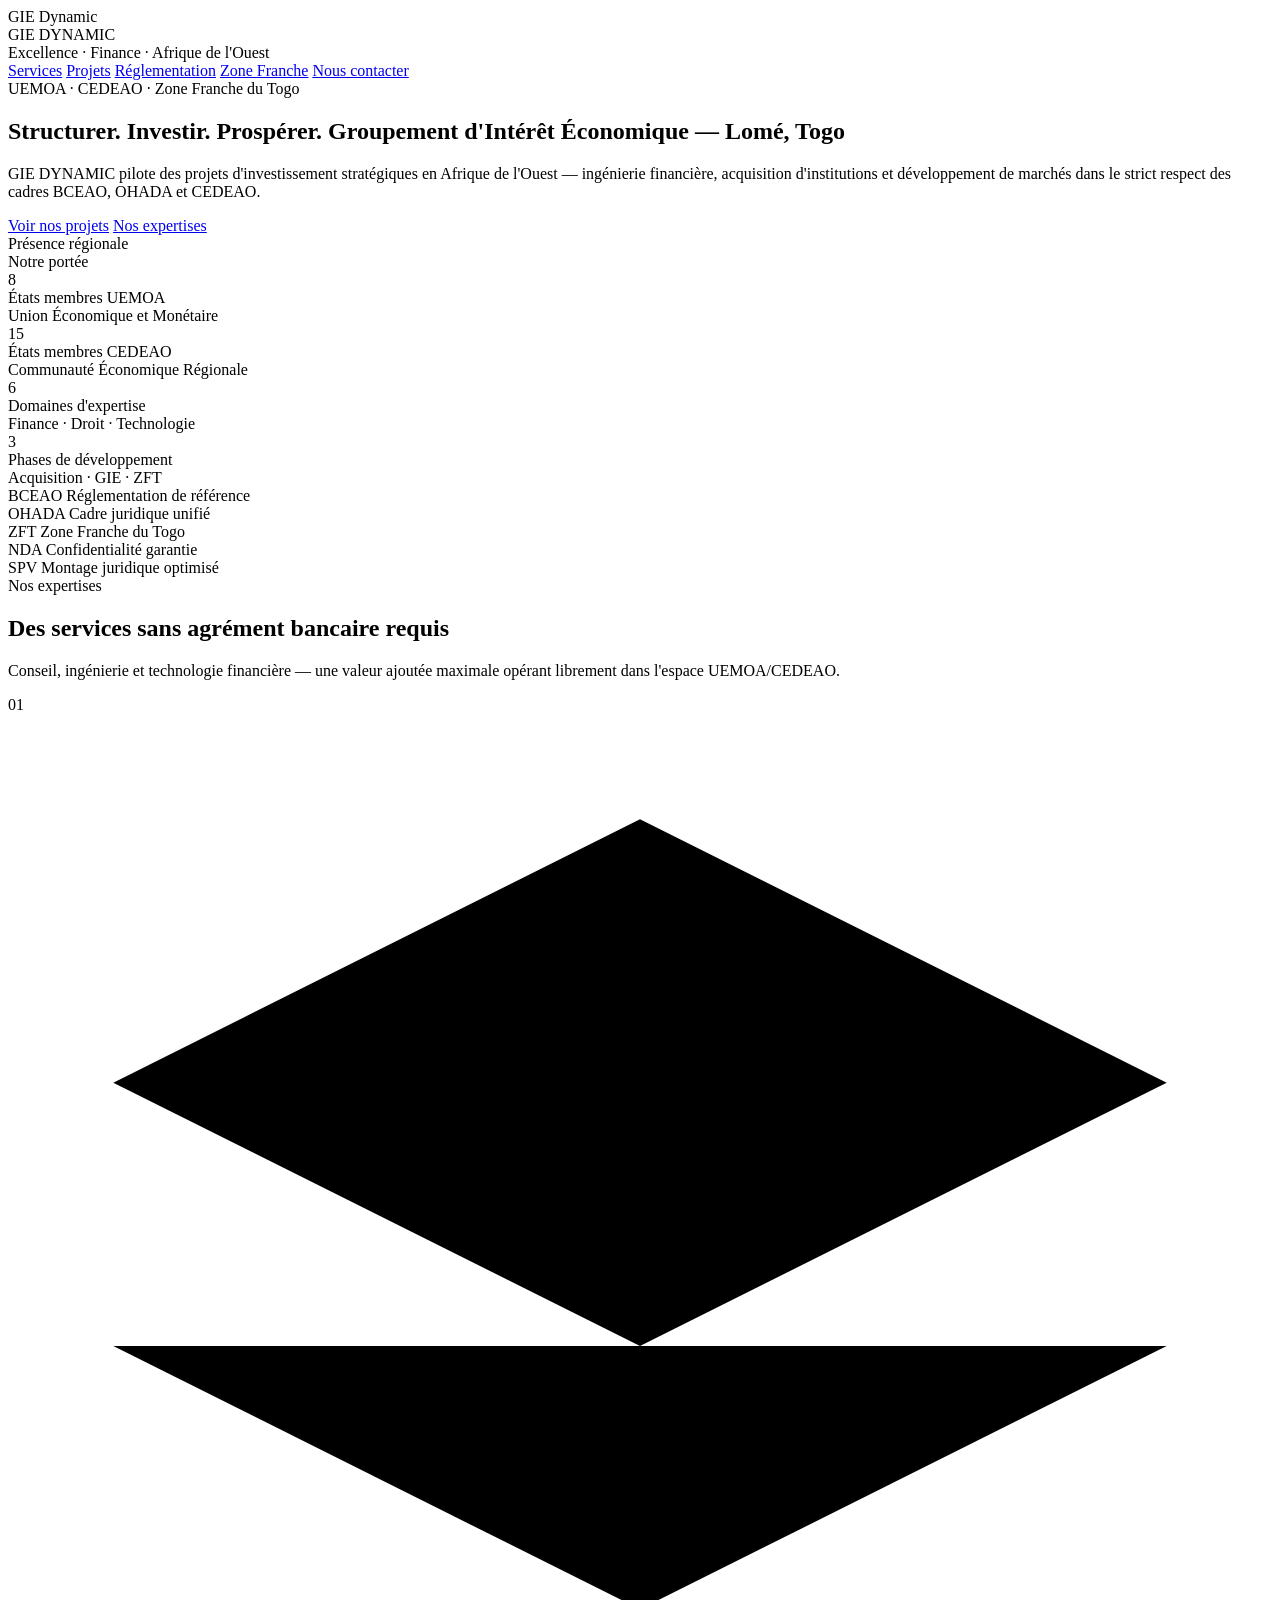
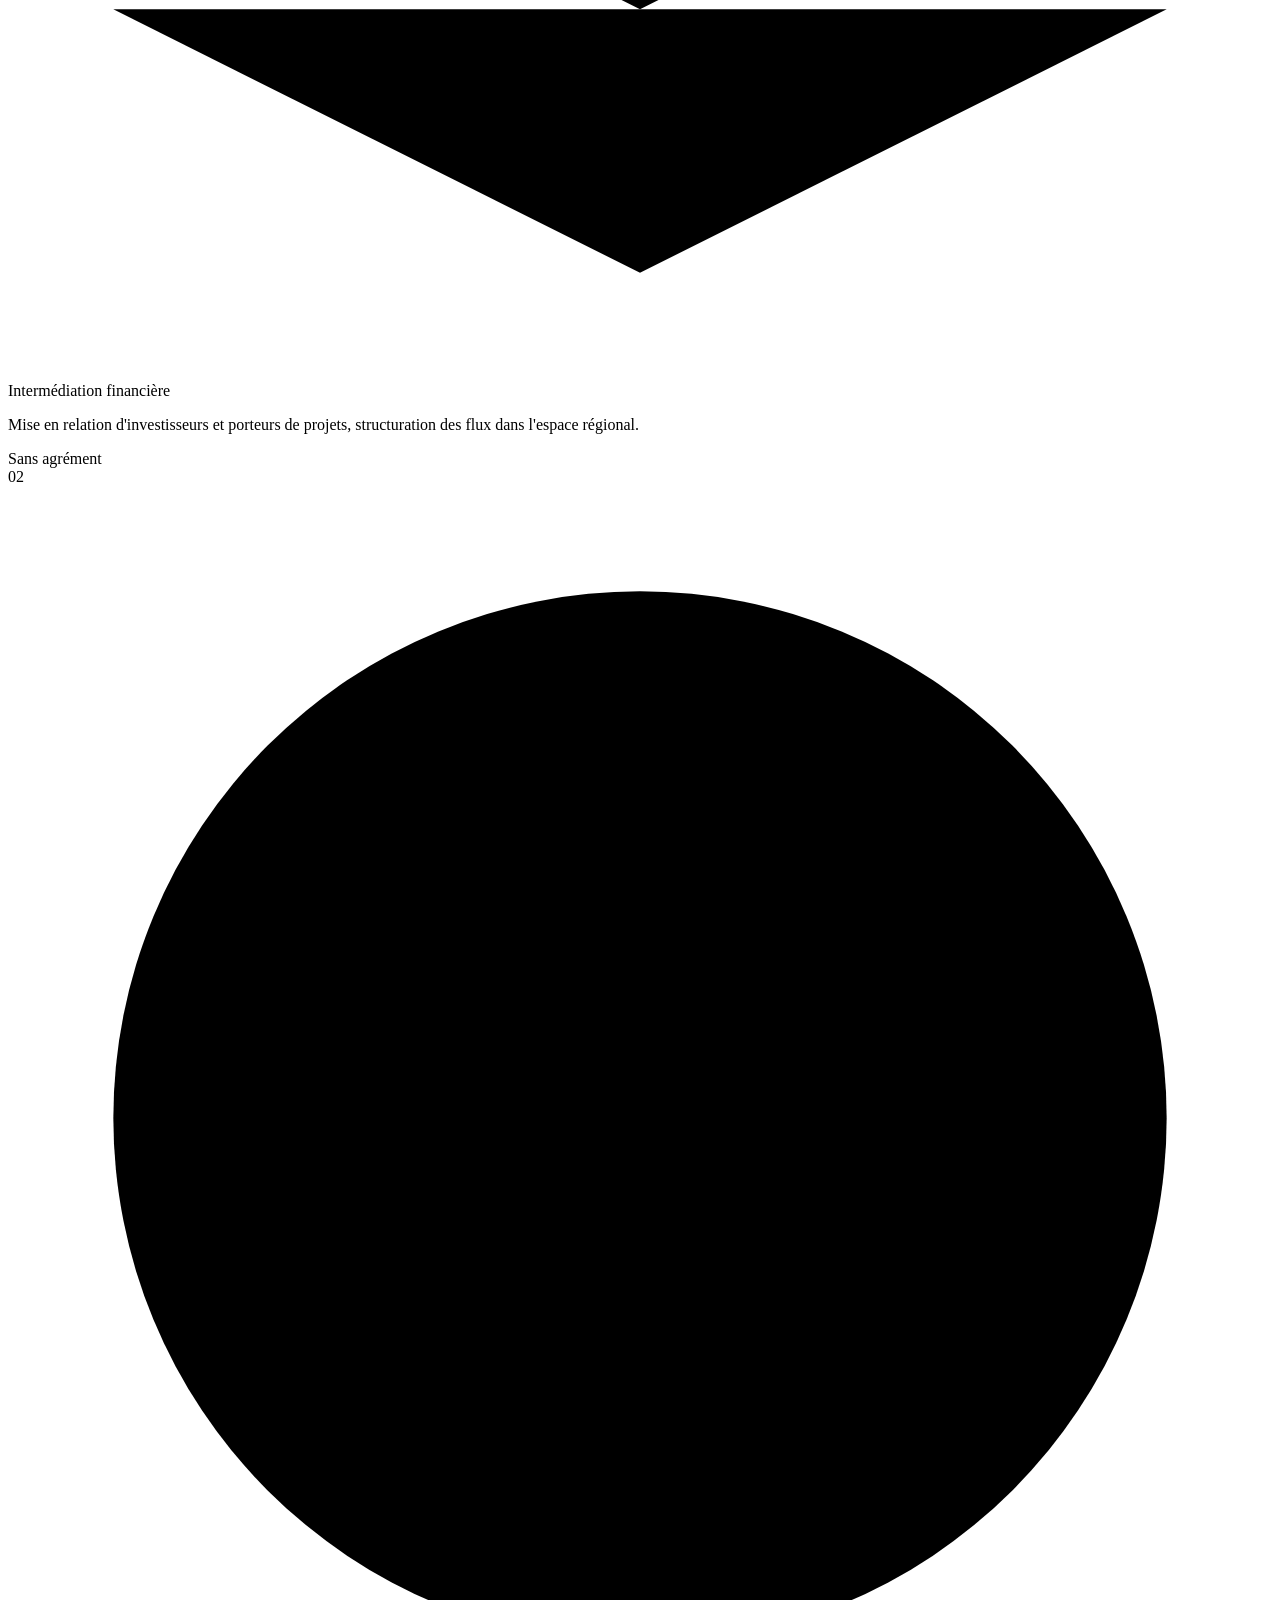
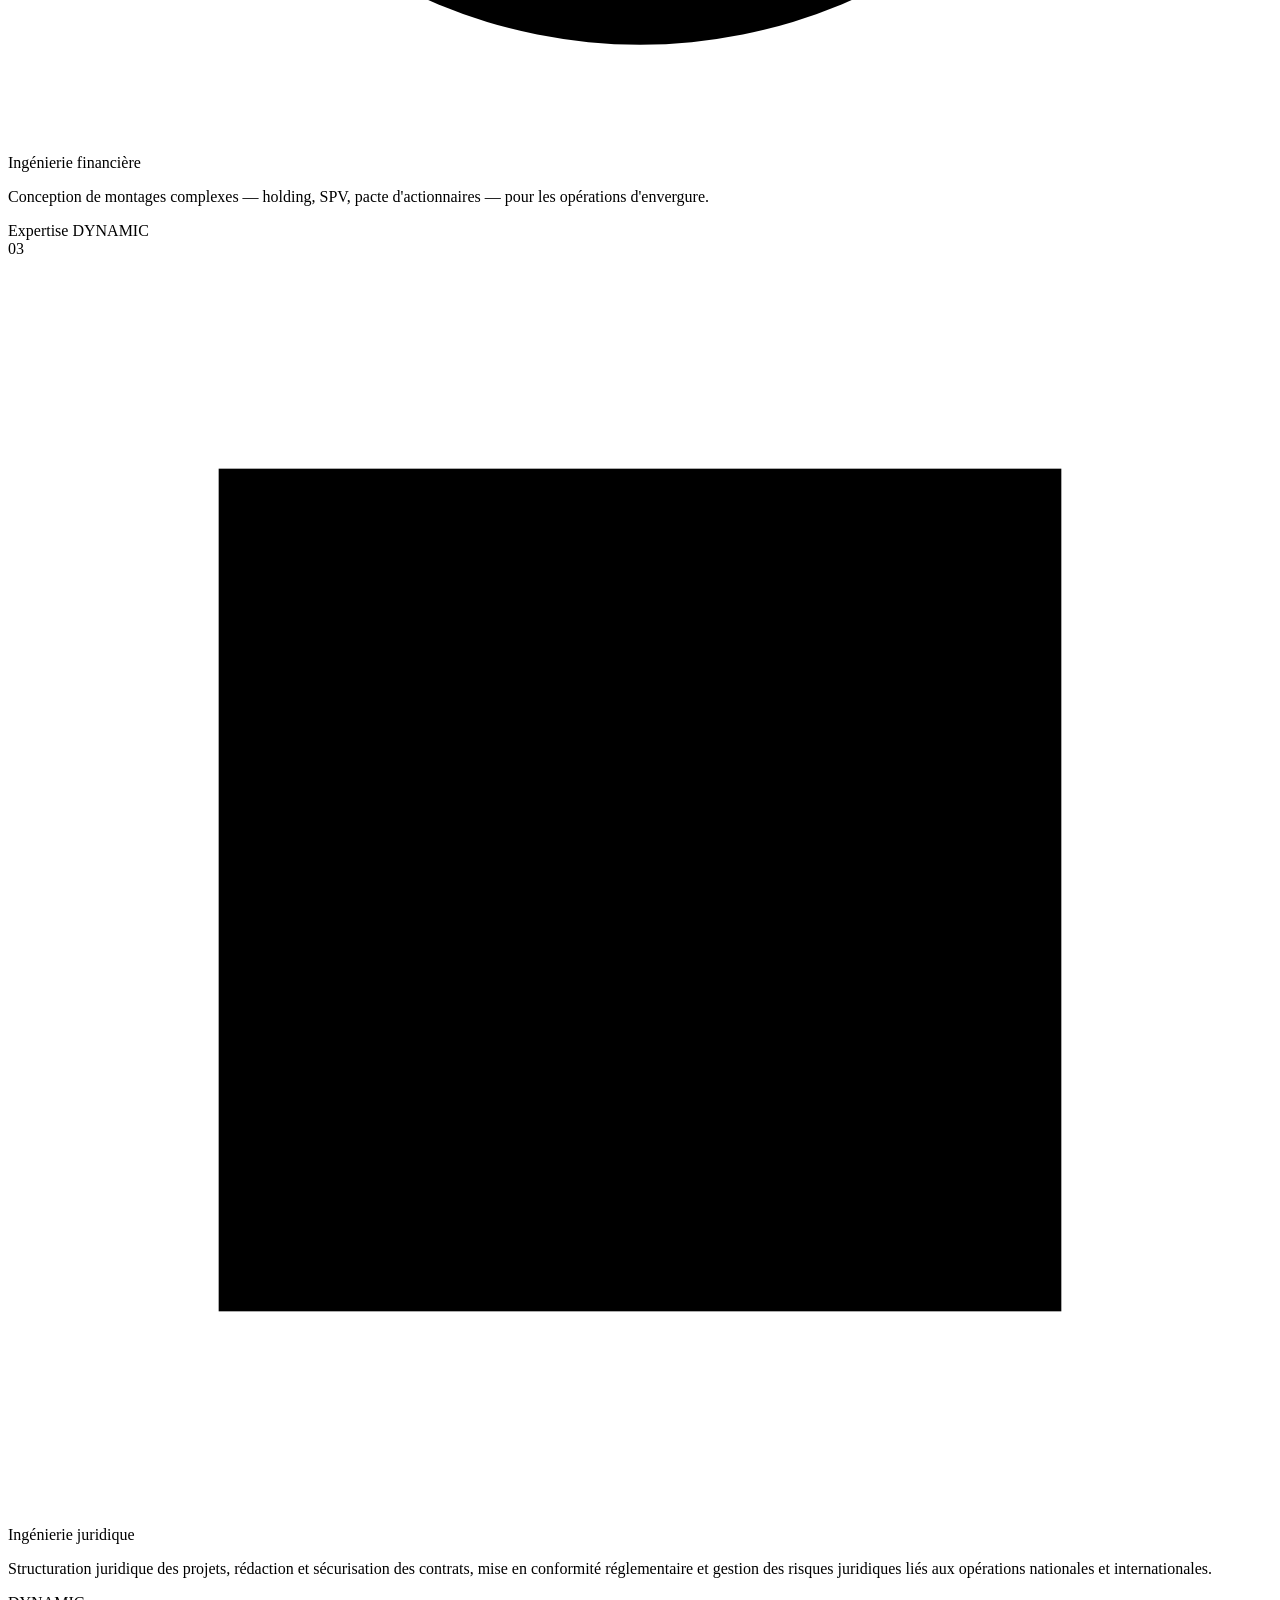
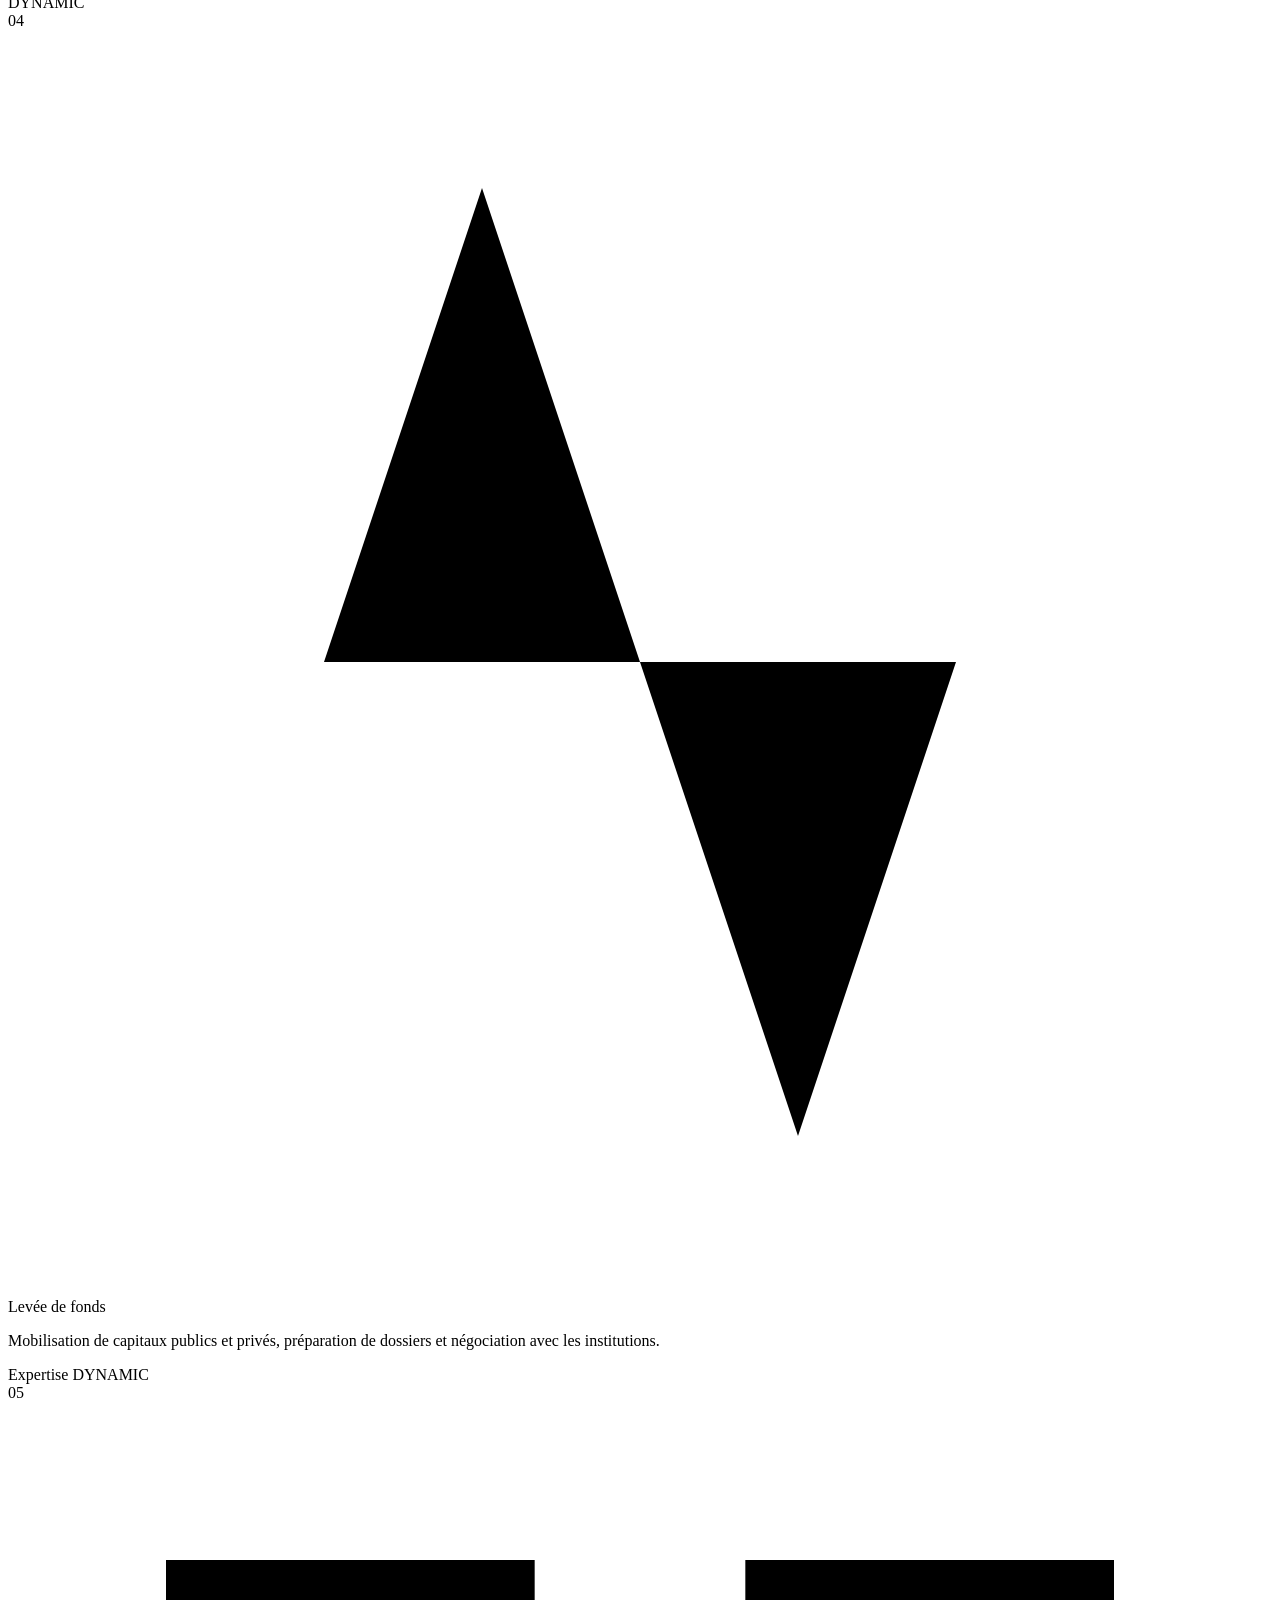
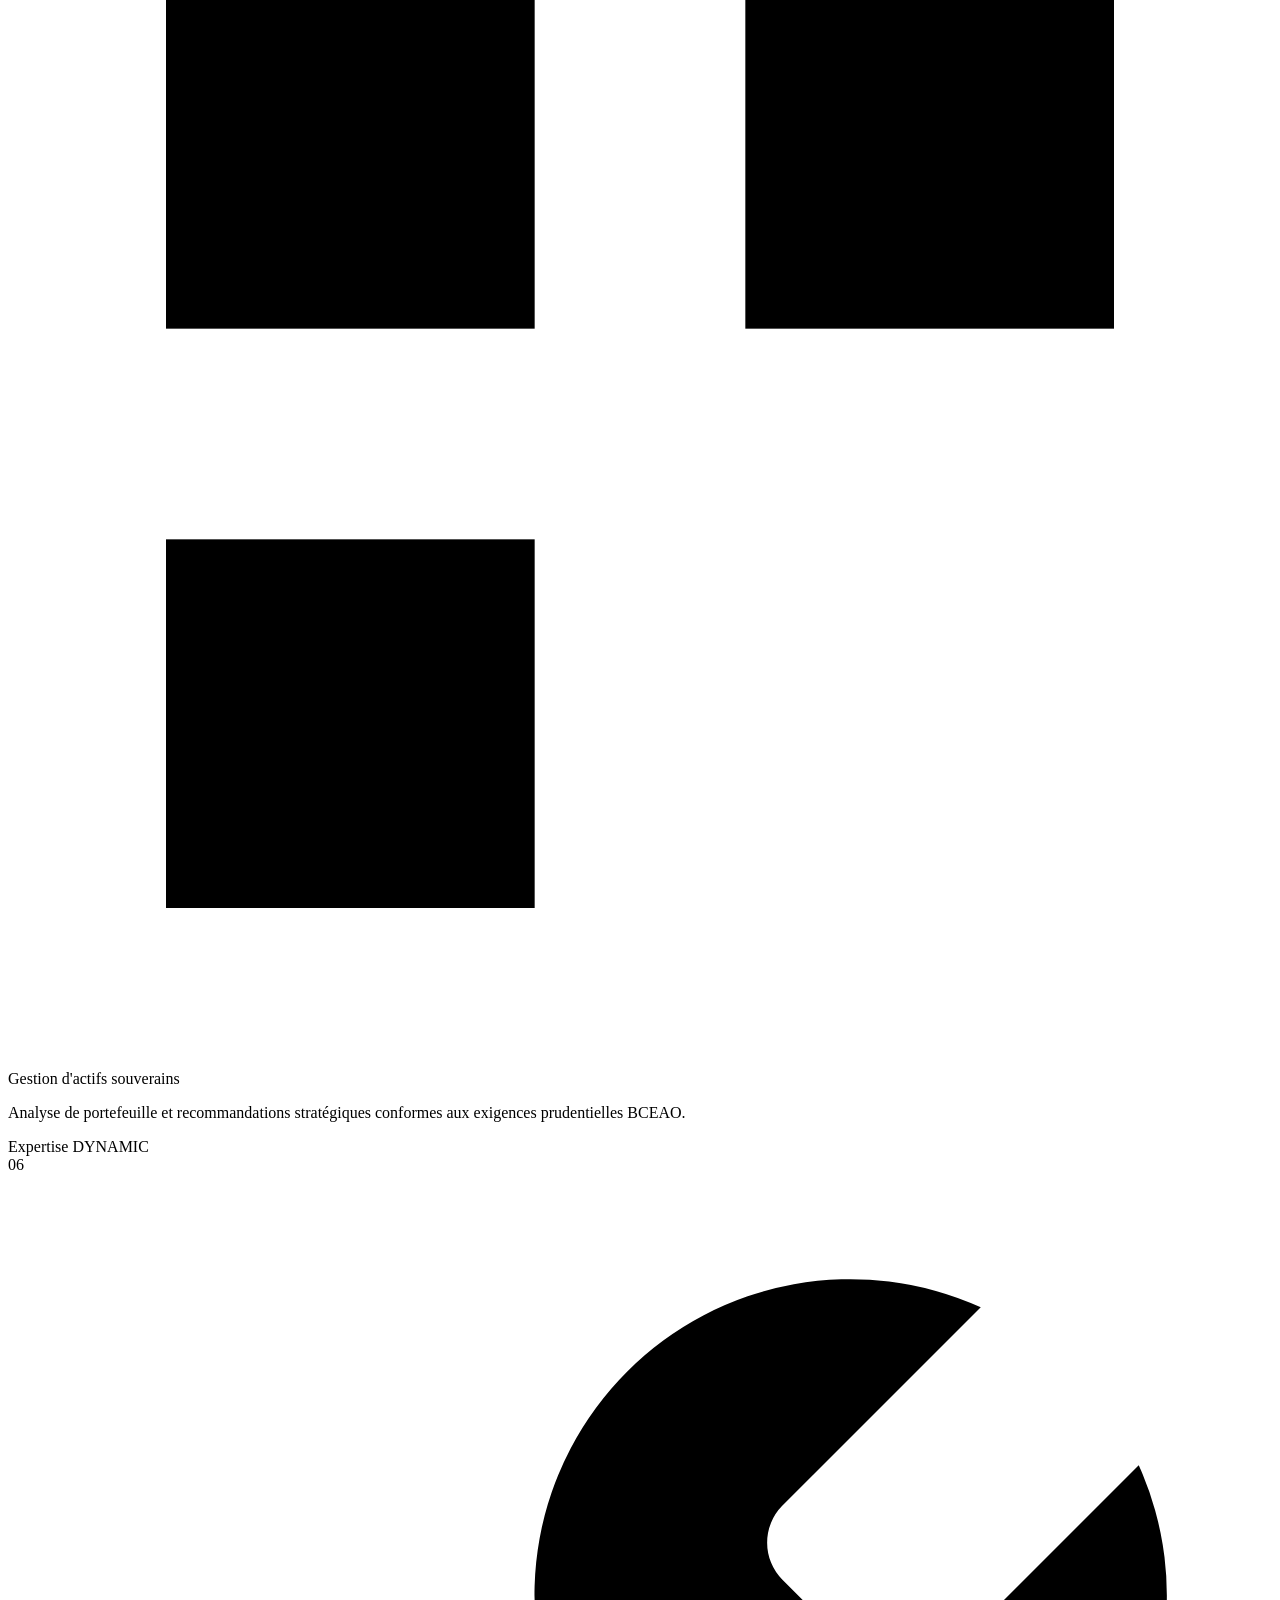
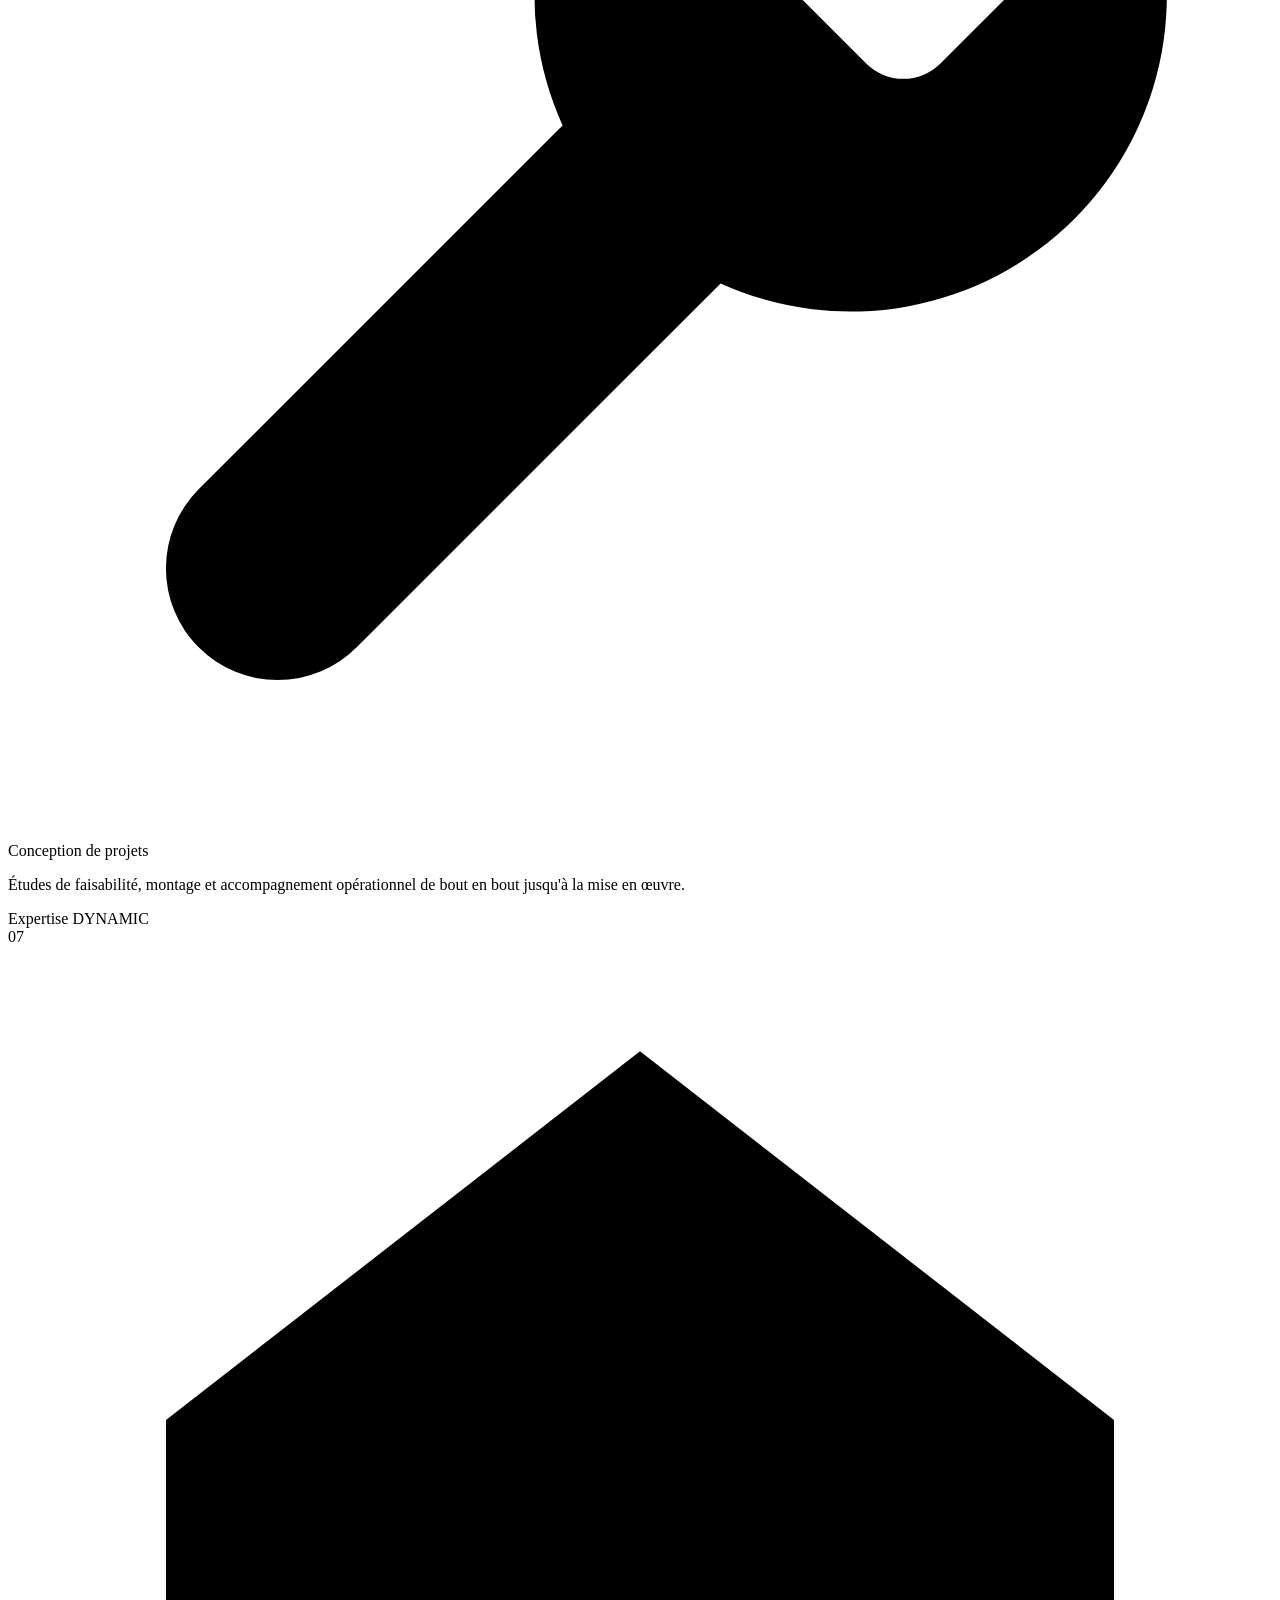
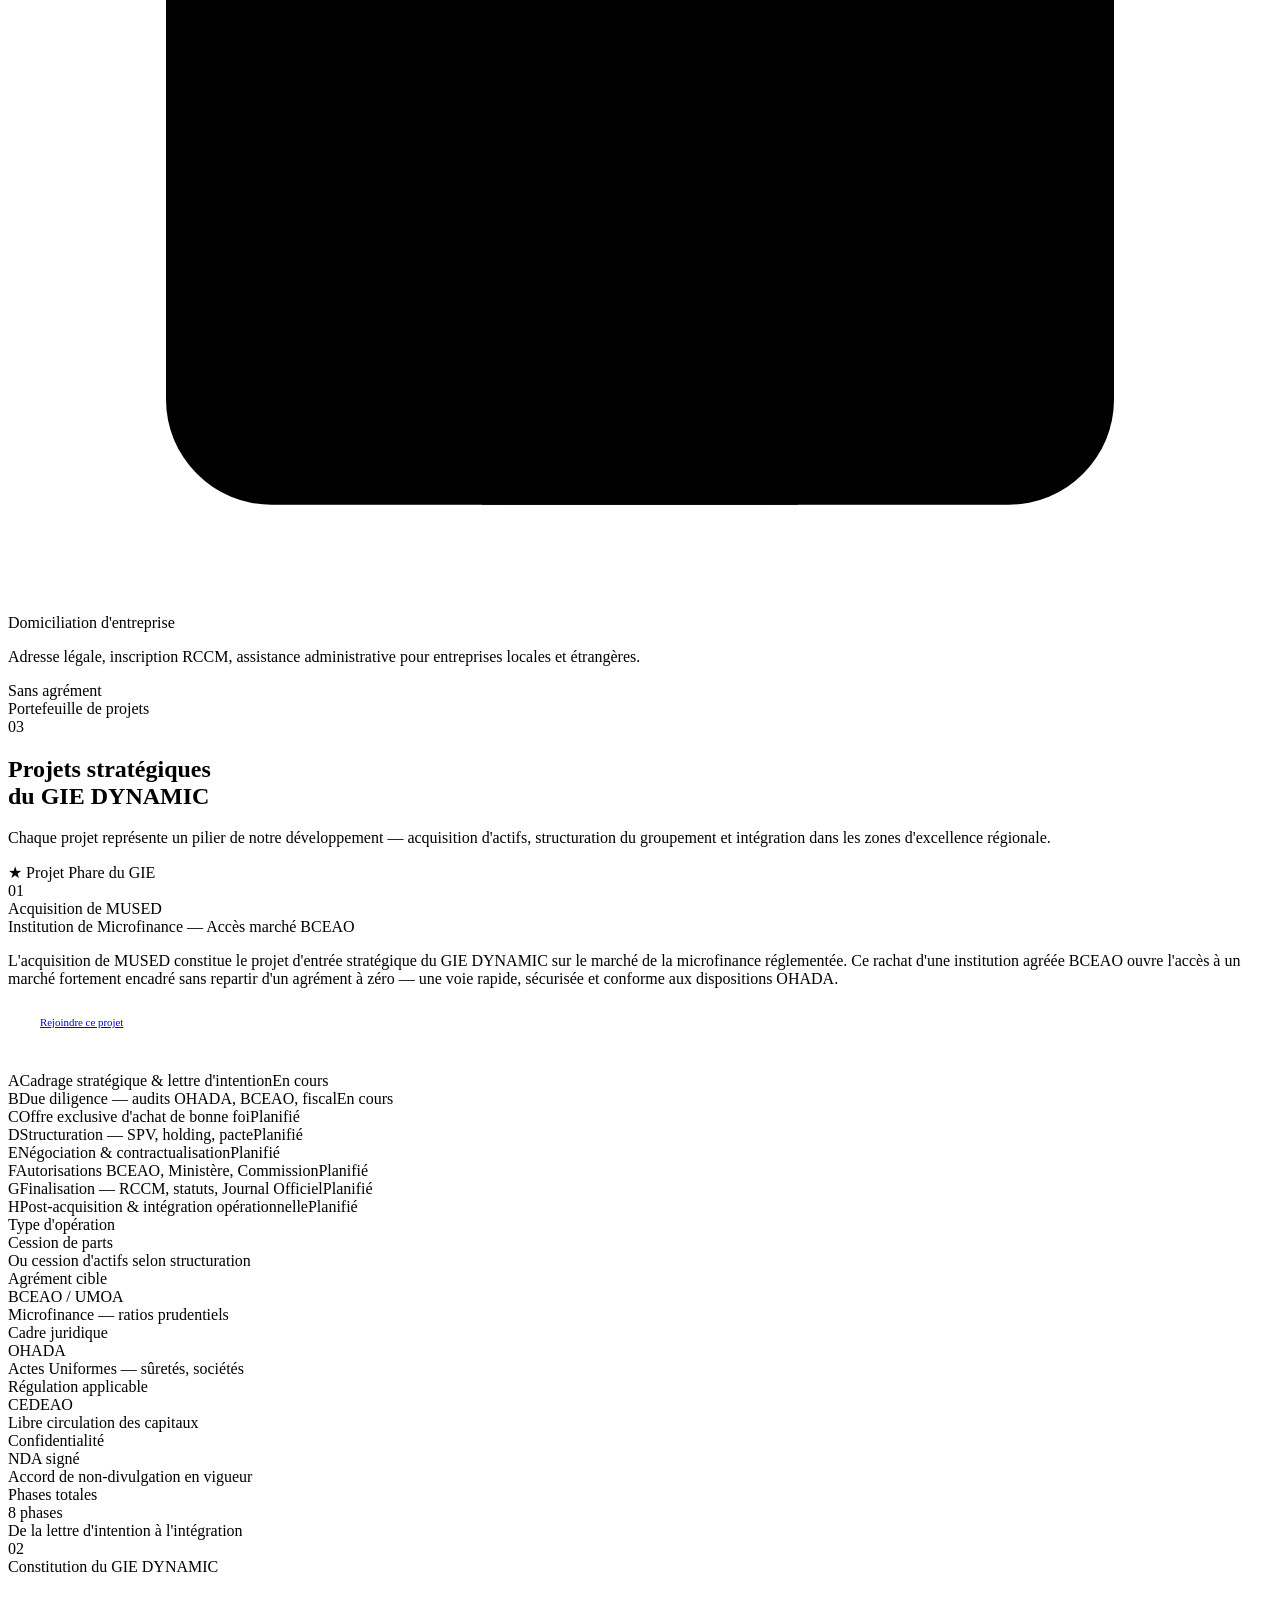
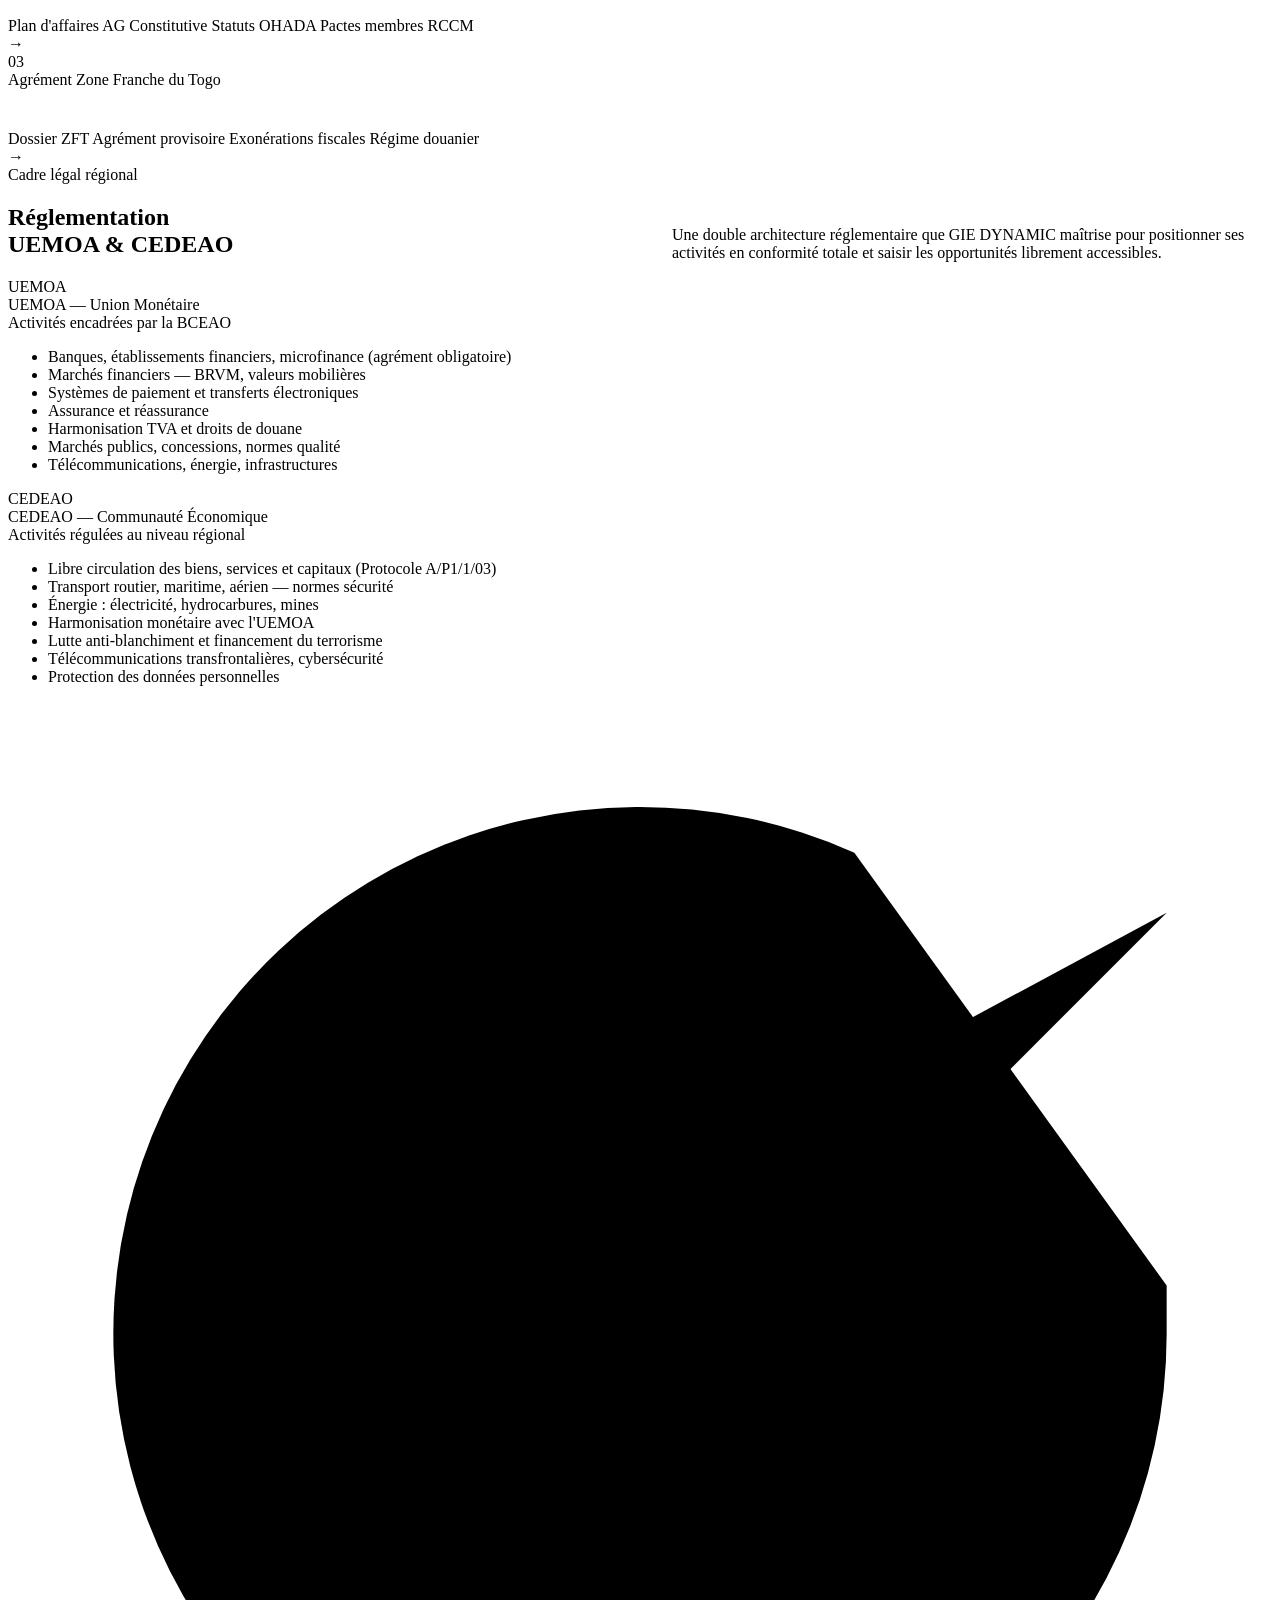
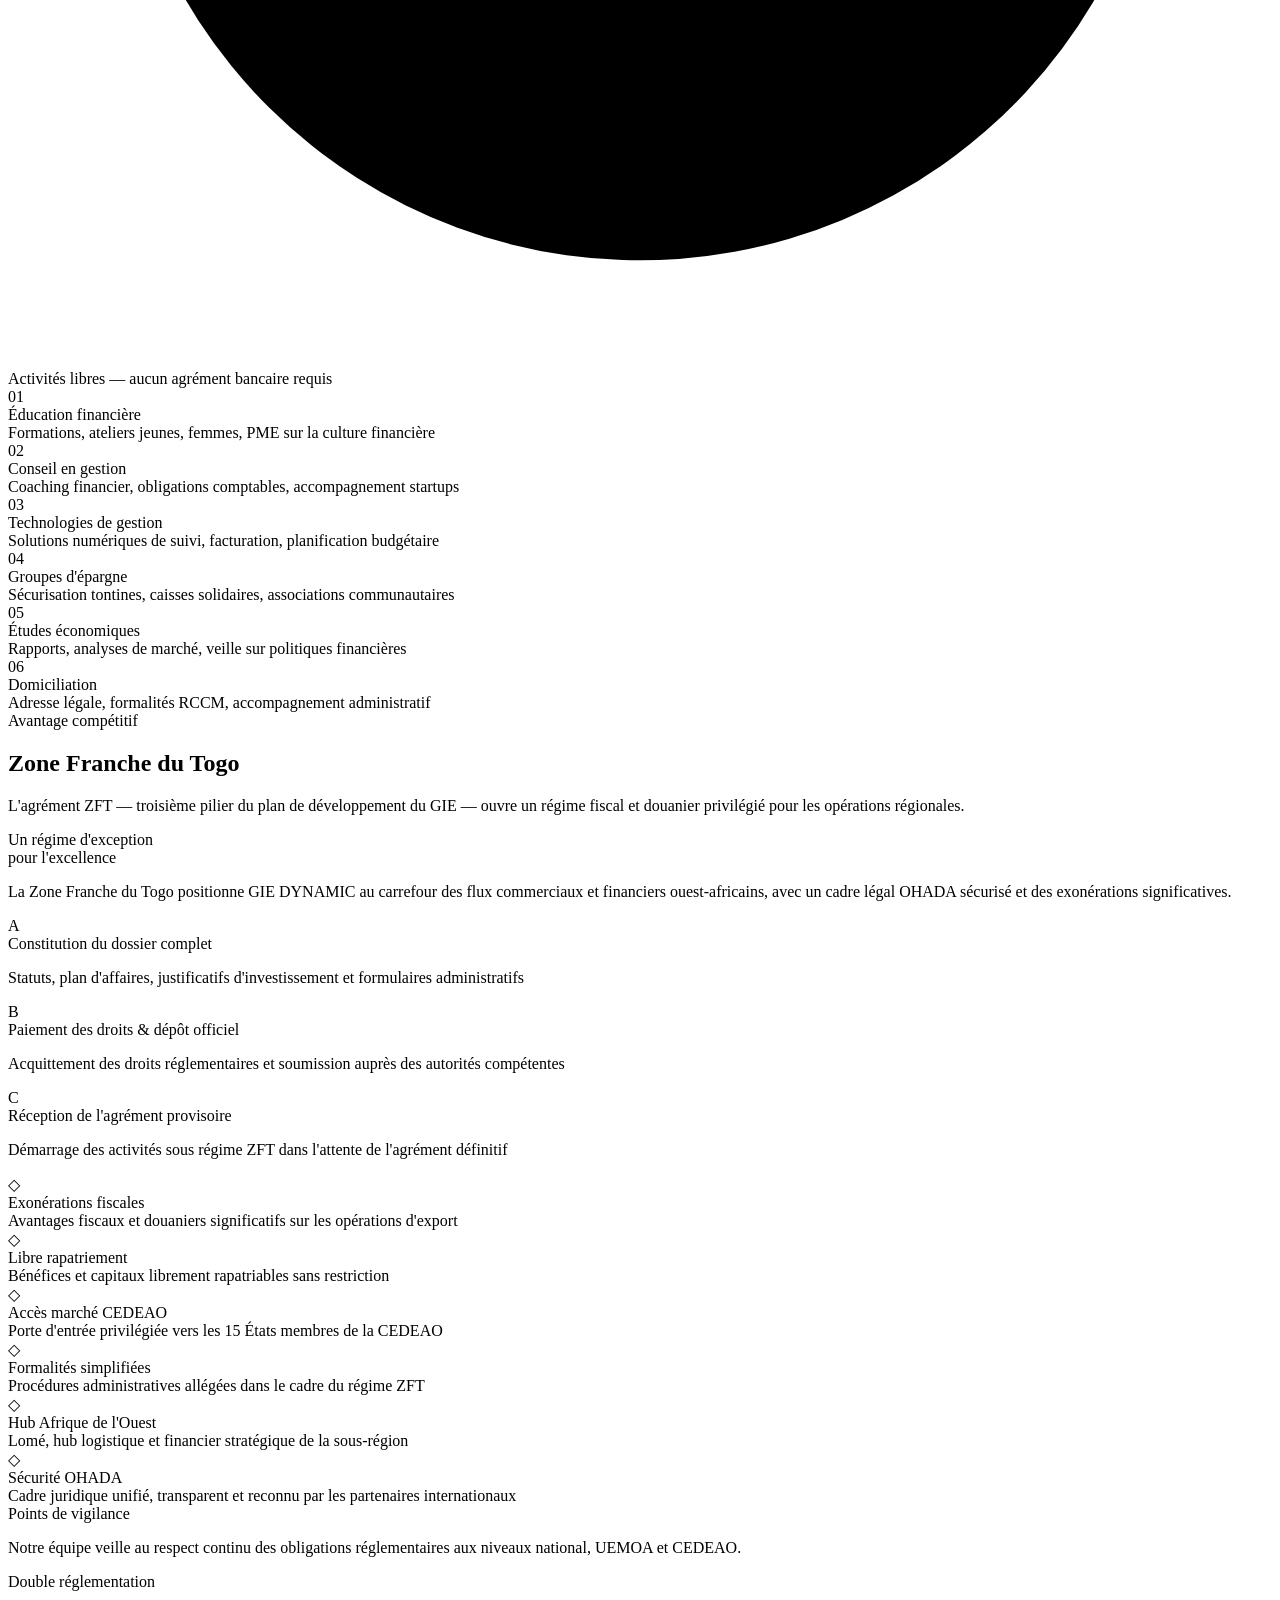
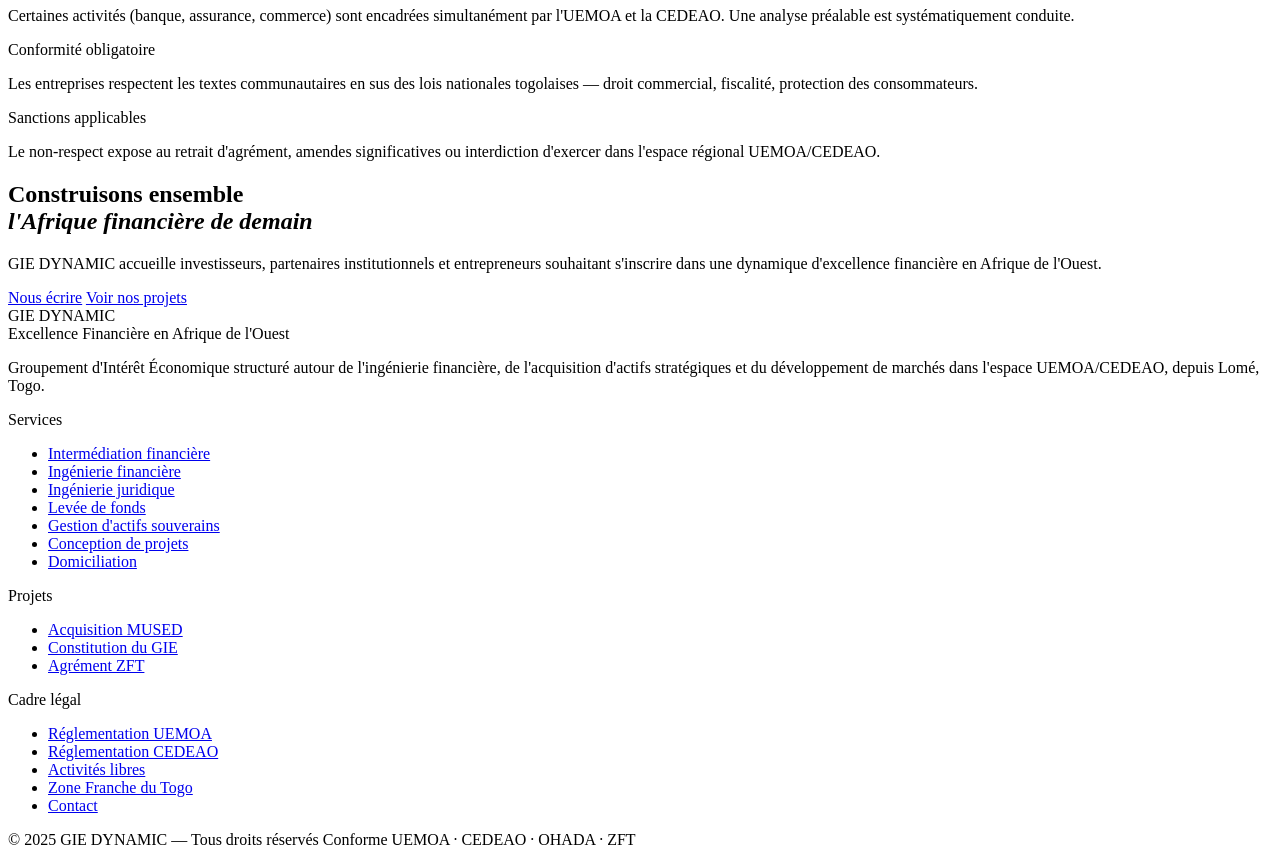
==== commit d58ead9b: "Update gie_dynamic_luxury.html" ====
--- a/gie_dynamic_luxury.html
+++ b/gie_dynamic_luxury.html
@@ -5,7 +5,7 @@
     <meta charset="UTF-8">
     <meta name="viewport" content="width=device-width, initial-scale=1.0">
     <title>GIE DYNAMIC — Excellence Financière en Afrique de l'Ouest</title>
-    <link rel="stylesheet" href="assets/CSS/style.css">
+    <link rel="stylesheet" href="/style.css">
     <link
       href="https://fonts.googleapis.com/css2?family=Playfair+Display:ital,wght@0,400;0,500;0,700;1,400&family=Montserrat:wght@200;300;400;500;600&family=Amiri:wght@400;700&display=swap"
       rel="stylesheet">
@@ -641,7 +641,7 @@
       </div>
     </footer>
 
-    <script src="assets/JS/script.js"></script>
+    <script src="/script.js"></script>
 
   </body>
 
